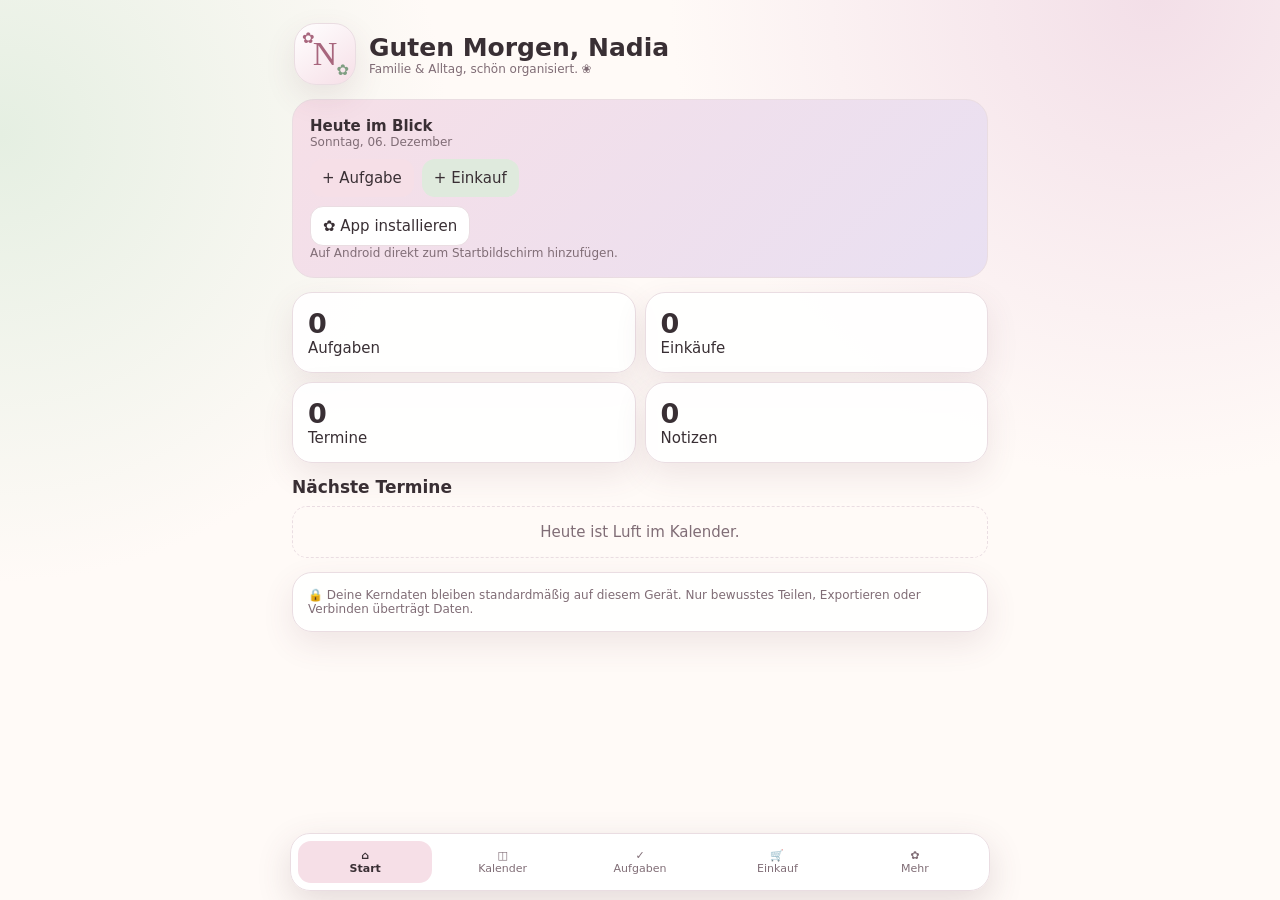
==== nadia/index.html @ 66ed2726 "feat: publish Nadia family PWA static entry" ====
<!doctype html><html lang="de"><head><meta charset="utf-8"><meta name="viewport" content="width=device-width,initial-scale=1,viewport-fit=cover"><meta name="theme-color" content="#a8667d"><meta name="mobile-web-app-capable" content="yes"><meta name="apple-mobile-web-app-capable" content="yes"><meta name="apple-mobile-web-app-status-bar-style" content="default"><title>Nadias App</title><link rel="manifest" href="./manifest.webmanifest"><link rel="icon" href="./icon.svg"><style>:root{--bg:#fffaf7;--ink:#392f34;--mut:#806d76;--rose:#a8667d;--blush:#f6dfe7;--sage:#dfeadd;--lilac:#e9e0f2;--line:#eadde2;--sh:0 12px 32px #6d44551c}*{box-sizing:border-box}body{margin:0;font:15px system-ui,-apple-system,Segoe UI,sans-serif;color:var(--ink);background:radial-gradient(circle at 90% 0,#f3dfe8,transparent 33%),radial-gradient(circle at 0 15%,#e5efe2,transparent 30%),var(--bg);min-height:100vh}button,input,select,textarea{font:inherit}.app{max-width:720px;margin:auto;padding:16px 12px 92px}.hero{display:flex;gap:13px;align-items:center;padding:7px 2px 14px}.av{width:62px;height:62px;border-radius:22px;background:linear-gradient(145deg,#fff,var(--blush));display:grid;place-items:center;box-shadow:var(--sh);border:1px solid var(--line);position:relative}.av b{font:34px Georgia;color:var(--rose)}.av:before,.av:after{content:'✿';position:absolute;color:var(--rose)}.av:before{top:5px;left:7px}.av:after{right:6px;bottom:5px;color:#7f9e82}h1{font-size:25px;margin:0}.mut{color:var(--mut);font-size:12px}.page,.sub{display:none}.page.on,.sub.on{display:block}.card,.item{background:#ffffffed;border:1px solid var(--line);border-radius:20px;box-shadow:var(--sh)}.card{padding:15px}.banner{background:linear-gradient(135deg,var(--blush),var(--lilac));padding:17px;border-radius:22px;border:1px solid var(--line)}.row{display:flex;gap:8px;align-items:center}.grid{display:grid;grid-template-columns:1fr 1fr;gap:9px}.sec{margin-top:14px}.sec h2{font-size:17px;margin:0 0 8px}.metric b{font-size:27px;display:block}.btn{border:0;border-radius:13px;padding:10px 12px;background:var(--ink);color:#fff;cursor:pointer}.soft{background:var(--blush);color:var(--ink)}.sage{background:var(--sage);color:var(--ink)}.ghost{background:#fff;color:var(--ink);border:1px solid var(--line)}input,select,textarea{width:100%;padding:11px;border:1px solid var(--line);border-radius:13px;background:#fff;color:var(--ink)}textarea{min-height:78px}.form{display:grid;gap:8px}.list{display:grid;gap:8px;margin-top:9px}.item{padding:10px;display:flex;gap:9px;align-items:center}.grow{flex:1;min-width:0}.done{opacity:.5;text-decoration:line-through}.x{border:0;background:#fff;border-radius:10px;padding:7px 10px}.nav{position:fixed;bottom:9px;left:50%;transform:translateX(-50%);width:min(700px,calc(100% - 18px));display:grid;grid-template-columns:repeat(5,1fr);gap:3px;background:#ffffffef;backdrop-filter:blur(13px);border:1px solid var(--line);border-radius:20px;padding:7px;box-shadow:0 12px 35px #5e3d4b2a;z-index:20}.nav button{border:0;background:transparent;border-radius:13px;padding:8px 2px;color:var(--mut);font-size:11px}.nav button.on{background:var(--blush);color:var(--ink);font-weight:700}.tabs{display:flex;gap:7px;overflow:auto;padding-bottom:5px}.tabs button{white-space:nowrap;border:1px solid var(--line);background:#fff;border-radius:999px;padding:8px 11px}.tabs button.on{background:var(--ink);color:#fff}.empty{text-align:center;color:var(--mut);padding:16px;border:1px dashed var(--line);border-radius:15px}.privacy{font-size:12px;color:var(--mut)}@media(max-width:390px){.grid{gap:7px}.app{padding-left:9px;padding-right:9px}}</style></head><body><main class="app"><header class="hero"><div class="av"><b>N</b></div><div><h1 id="hello">Hallo, Nadia</h1><div class="mut">Familie & Alltag, schön organisiert. ❀</div></div></header><section id="home" class="page on"><div class="banner"><b>Heute im Blick</b><div id="date" class="mut"></div><div class="row" style="margin-top:10px"><button class="btn soft" onclick="go('tasks')">+ Aufgabe</button><button class="btn sage" onclick="go('shop')">+ Einkauf</button></div><div style="margin-top:9px"><button class="btn ghost" onclick="installApp()">✿ App installieren</button><div id="hint" class="mut">Auf Android direkt zum Startbildschirm hinzufügen.</div></div></div><div class="grid sec"><div class="card metric"><b id="mT">0</b>Aufgaben</div><div class="card metric"><b id="mS">0</b>Einkäufe</div><div class="card metric"><b id="mE">0</b>Termine</div><div class="card metric"><b id="mN">0</b>Notizen</div></div><div class="sec"><h2>Nächste Termine</h2><div id="next" class="list"></div></div><div class="card sec privacy">🔒 Deine Kerndaten bleiben standardmäßig auf diesem Gerät. Nur bewusstes Teilen, Exportieren oder Verbinden überträgt Daten.</div></section><section id="calendar" class="page"><div class="sec"><h2>Kalender</h2><div class="card form"><input id="eTitle" placeholder="Termin"><div class="row"><input id="eDate" type="date"><input id="eTime" type="time"></div><select id="eCat"><option>Familie</option><option>Schule</option><option>Gesundheit</option><option>Freizeit</option></select><button class="btn" onclick="addEvent()">Termin hinzufügen</button><div class="row"><button class="btn ghost" onclick="ics()">.ics exportieren</button><label class="btn ghost">.ics importieren<input type="file" accept=".ics,text/calendar" hidden onchange="importIcs(event)"></label></div><div id="events" class="list"></div></div></div></section><section id="tasks" class="page"><div class="sec"><h2>Aufgaben</h2><div class="card form"><input id="tText" placeholder="Neue Aufgabe"><div class="row"><input id="tDue" type="date"><select id="tPr"><option>Niedrig</option><option selected>Mittel</option><option>Hoch</option></select></div><input id="tWho" placeholder="Für wen?"><button class="btn" onclick="addTask()">Hinzufügen</button><div id="tasksL" class="list"></div></div></div></section><section id="shop" class="page"><div class="sec"><h2>Einkauf</h2><div class="card form"><div class="row"><input id="sText" placeholder="Artikel"><input id="sQty" placeholder="Menge"></div><select id="sCat"><option>Lebensmittel</option><option>Drogerie</option><option>Haushalt</option><option>Sonstiges</option></select><button class="btn" onclick="addShop()">Hinzufügen</button><div class="row"><button class="btn soft" onclick="shareShop()">Liste teilen</button><button class="btn ghost" onclick="restoreShop()">Erledigte zurück</button></div><div id="shopL" class="list"></div></div></div></section><section id="more" class="page"><div class="tabs"><button class="on" onclick="sub('notes',this)">Notizen</button><button onclick="sub('family',this)">Familie</button><button onclick="sub('routines',this)">Routinen</button><button onclick="sub('connect',this)">Schnittstellen</button><button onclick="sub('settings',this)">Einstellungen</button></div><div id="notes" class="sub on sec"><div class="card form"><input id="nTitle" placeholder="Titel"><textarea id="nBody" placeholder="Notiz"></textarea><button class="btn" onclick="addNote()">Speichern</button><div id="notesL" class="list"></div></div></div><div id="family" class="sub sec"><div class="card form"><input id="fName" placeholder="Name"><input id="fBirth" type="date"><input id="fNote" placeholder="Hinweis"><button class="btn" onclick="addFamily()">Hinzufügen</button><div id="familyL" class="list"></div></div></div><div id="routines" class="sub sec"><div class="card form"><input id="rText" placeholder="Neue Routine"><select id="rFreq"><option>Täglich</option><option>Werktags</option><option>Wöchentlich</option></select><button class="btn" onclick="addRoutine()">Anlegen</button><div id="routineL" class="list"></div></div></div><div id="connect" class="sub sec"><div class="grid"><button class="card" onclick="share('Hallo aus Nadias App')">📤 Teilen</button><button class="card" onclick="location.href='mailto:'">✉️ E-Mail</button><button class="card" onclick="location.href='tel:'">📞 Telefon</button><button class="card" onclick="open('https://maps.google.com','_blank')">🗺️ Karten</button><button class="card" onclick="open('https://wa.me/','_blank')">💬 WhatsApp</button><button class="card" onclick="ics()">📅 Kalender</button></div><div class="card form sec"><b>REST / Webhook</b><div class="privacy">Keine OAuth-Tokens oder API-Secrets im Browser speichern. Geheimnisse gehören in ein sicheres Backend.</div><input id="wUrl" placeholder="https://example.com/webhook"><select id="wMethod"><option>POST</option><option>GET</option></select><textarea id="wBody" placeholder='{"event":"test"}'></textarea><button class="btn" onclick="testHook()">Verbindung testen</button><div id="wResult" class="mut"></div></div></div><div id="settings" class="sub sec"><div class="card form"><input id="pName" value="Nadia"><button class="btn" onclick="saveName()">Name speichern</button><div class="row"><button class="btn ghost" onclick="backup()">Backup exportieren</button><label class="btn ghost">Backup importieren<input type="file" accept="application/json" hidden onchange="restore(event)"></label></div><button class="btn ghost" onclick="resetAll()">Lokale Daten zurücksetzen</button><div class="privacy">Keine Werbung, keine Tracker, kein Konto nötig.</div></div></div></section></main><nav class="nav"><button class="on" onclick="go('home',this)">⌂<br>Start</button><button onclick="go('calendar',this)">◫<br>Kalender</button><button onclick="go('tasks',this)">✓<br>Aufgaben</button><button onclick="go('shop',this)">🛒<br>Einkauf</button><button onclick="go('more',this)">✿<br>Mehr</button></nav><script>const K='nadias-app-v3',seed={profile:{name:'Nadia'},events:[],tasks:[],shop:[],notes:[],family:[],routines:[]};let d=JSON.parse(localStorage.getItem(K)||'null')||seed;const $=x=>document.getElementById(x),save=()=>{localStorage.setItem(K,JSON.stringify(d));render()},esc=s=>String(s||'').replace(/[&<>"']/g,m=>({'&':'&amp;','<':'&lt;','>':'&gt;','"':'&quot;',"'":'&#39;'}[m]));function go(id,b){document.querySelectorAll('.page').forEach(x=>x.classList.remove('on'));$(id).classList.add('on');if(b){document.querySelectorAll('.nav button').forEach(x=>x.classList.remove('on'));b.classList.add('on')}scrollTo(0,0)}function sub(id,b){document.querySelectorAll('.sub').forEach(x=>x.classList.remove('on'));$(id).classList.add('on');document.querySelectorAll('.tabs button').forEach(x=>x.classList.remove('on'));b.classList.add('on')}function del(t,id){if(confirm('Eintrag löschen?')){d[t]=d[t].filter(x=>x.id!==id);save()}}function tog(t,id){let x=d[t].find(x=>x.id===id);x.done=!x.done;if(t==='routines'&&x.done)x.streak=(x.streak||0)+1;save()}function addEvent(){if(!eTitle.value.trim())return;d.events.push({id:Date.now(),title:eTitle.value.trim(),date:eDate.value,time:eTime.value,cat:eCat.value});eTitle.value='';save()}function addTask(){if(!tText.value.trim())return;d.tasks.push({id:Date.now(),text:tText.value.trim(),due:tDue.value,who:tWho.value,pr:tPr.value,done:false});tText.value='';save()}function addShop(){if(!sText.value.trim())return;d.shop.push({id:Date.now(),text:sText.value.trim(),qty:sQty.value,cat:sCat.value,done:false});sText.value='';save()}function addNote(){if(!nTitle.value.trim()&&!nBody.value.trim())return;d.notes.push({id:Date.now(),title:nTitle.value||'Notiz',body:nBody.value});nTitle.value='';nBody.value='';save()}function addFamily(){if(!fName.value.trim())return;d.family.push({id:Date.now(),name:fName.value,birth:fBirth.value,note:fNote.value});fName.value='';fNote.value='';save()}function addRoutine(){if(!rText.value.trim())return;d.routines.push({id:Date.now(),text:rText.value,freq:rFreq.value,streak:0,done:false});rText.value='';save()}function restoreShop(){d.shop.forEach(x=>x.done=false);save()}async function share(t){if(navigator.share)try{return await navigator.share({title:'Nadias App',text:t})}catch{}location.href='mailto:?subject=Nadias%20App&body='+encodeURIComponent(t)}function shareShop(){share('Einkaufsliste – Nadias App\n'+d.shop.filter(x=>!x.done).map(x=>'• '+x.text+(x.qty?' ('+x.qty+')':'')).join('\n'))}function dl(n,t,y){let a=document.createElement('a');a.href=URL.createObjectURL(new Blob([t],{type:y}));a.download=n;a.click();setTimeout(()=>URL.revokeObjectURL(a.href),500)}function ics(){let a=['BEGIN:VCALENDAR','VERSION:2.0','PRODID:-//Nadias App//DE'];d.events.forEach(e=>{let q=(e.date||new Date().toISOString().slice(0,10)).replaceAll('-',''),tm=(e.time||'09:00').replace(':','')+'00';a.push('BEGIN:VEVENT','UID:'+e.id+'@nadias-app','DTSTART:'+q+'T'+tm,'SUMMARY:'+e.title,'END:VEVENT')});a.push('END:VCALENDAR');dl('nadias-kalender.ics',a.join('\r\n'),'text/calendar')}function importIcs(ev){let f=ev.target.files[0];if(!f)return;let r=new FileReader();r.onload=()=>{String(r.result).split('BEGIN:VEVENT').slice(1).forEach(b=>{let s=(b.match(/SUMMARY:(.*)/)||[])[1],x=(b.match(/DTSTART[^:]*:(\d{8})(?:T(\d{4}))?/)||[]);if(s&&x[1])d.events.push({id:Date.now()+Math.random(),title:s.trim(),date:x[1].slice(0,4)+'-'+x[1].slice(4,6)+'-'+x[1].slice(6,8),time:x[2]?x[2].slice(0,2)+':'+x[2].slice(2,4):'',cat:'Import'})});save()};r.readAsText(f)}function backup(){dl('nadias-app-backup.json',JSON.stringify(d,null,2),'application/json')}function restore(ev){let f=ev.target.files[0];if(!f)return;let r=new FileReader();r.onload=()=>{try{d=JSON.parse(r.result);save();alert('Backup importiert.')}catch{alert('Ungültige Datei.')}};r.readAsText(f)}function saveName(){d.profile.name=pName.value.trim()||'Nadia';save()}function resetAll(){if(confirm('Lokale Daten zurücksetzen?')){d=JSON.parse(JSON.stringify(seed));save()}}async function testHook(){let u=wUrl.value.trim();if(!/^https:\/\//i.test(u)){wResult.textContent='Bitte nur HTTPS verwenden.';return}wResult.textContent='Teste…';try{let o={method:wMethod.value,headers:{'Content-Type':'application/json'}};if(o.method==='POST')o.body=wBody.value||'{}';let r=await fetch(u,o);wResult.textContent='HTTP '+r.status+' · keine Secrets gespeichert.'}catch{wResult.textContent='Nicht erreichbar oder durch CORS blockiert.'}}function item(x,t,body,c){return '<div class="item '+(x.done?'done':'')+'">'+(c?'<input type="checkbox" '+(x.done?'checked':'')+' onchange="tog(\''+t+'\','+x.id+')">':'❀')+'<div class="grow">'+body+'</div><button class="x" onclick="del(\''+t+'\','+x.id+')">×</button></div>'}function render(){let h=new Date().getHours();hello.textContent=(h<11?'Guten Morgen':h<18?'Guten Tag':'Guten Abend')+', '+(d.profile.name||'Nadia');date.textContent=new Intl.DateTimeFormat('de-DE',{weekday:'long',day:'2-digit',month:'long'}).format(new Date());pName.value=d.profile.name||'Nadia';mT.textContent=d.tasks.filter(x=>!x.done).length;mS.textContent=d.shop.filter(x=>!x.done).length;mE.textContent=d.events.length;mN.textContent=d.notes.length;let ev=[...d.events].sort((a,b)=>(a.date+a.time).localeCompare(b.date+b.time));next.innerHTML=ev.slice(0,3).map(x=>'<div class="item">❀<div><b>'+esc(x.title)+'</b><div class="mut">'+esc(x.date)+' '+esc(x.time)+'</div></div></div>').join('')||'<div class="empty">Heute ist Luft im Kalender.</div>';events.innerHTML=ev.map(x=>item(x,'events','<b>'+esc(x.title)+'</b><div class="mut">'+esc(x.date)+' '+esc(x.time)+' · '+esc(x.cat)+'</div>')).join('')||'<div class="empty">Noch keine Termine.</div>';tasksL.innerHTML=d.tasks.map(x=>item(x,'tasks','<b>'+esc(x.text)+'</b><div class="mut">'+esc(x.pr)+(x.who?' · '+esc(x.who):'')+(x.due?' · '+esc(x.due):'')+'</div>',1)).join('')||'<div class="empty">Alles erledigt.</div>';shopL.innerHTML=d.shop.map(x=>item(x,'shop','<b>'+esc(x.text)+'</b><div class="mut">'+esc(x.qty)+(x.qty?' · ':'')+esc(x.cat)+'</div>',1)).join('')||'<div class="empty">Liste leer.</div>';notesL.innerHTML=d.notes.map(x=>item(x,'notes','<b>'+esc(x.title)+'</b><div class="mut">'+esc(x.body)+'</div>')).join('')||'<div class="empty">Keine Notizen.</div>';familyL.innerHTML=d.family.map(x=>item(x,'family','<b>'+esc(x.name)+'</b><div class="mut">'+esc(x.birth)+(x.note?' · '+esc(x.note):'')+'</div>')).join('')||'<div class="empty">Noch keine Familienkarten.</div>';routineL.innerHTML=d.routines.map(x=>item(x,'routines','<b>'+esc(x.text)+'</b><div class="mut">'+esc(x.freq)+' · Serie '+(x.streak||0)+'</div>',1)).join('')||'<div class="empty">Keine Routinen.</div>'}let ip=null;addEventListener('beforeinstallprompt',e=>{e.preventDefault();ip=e});addEventListener('appinstalled',()=>{hint.textContent='✓ Nadias App ist installiert.'});async function installApp(){if(ip){ip.prompt();await ip.userChoice;ip=null}else hint.textContent='Chrome: Menü ⋮ → „App installieren“ oder „Zum Startbildschirm hinzufügen“.'}render();if('serviceWorker'in navigator)navigator.serviceWorker.register('./sw.js').catch(()=>{});</script></body></html>
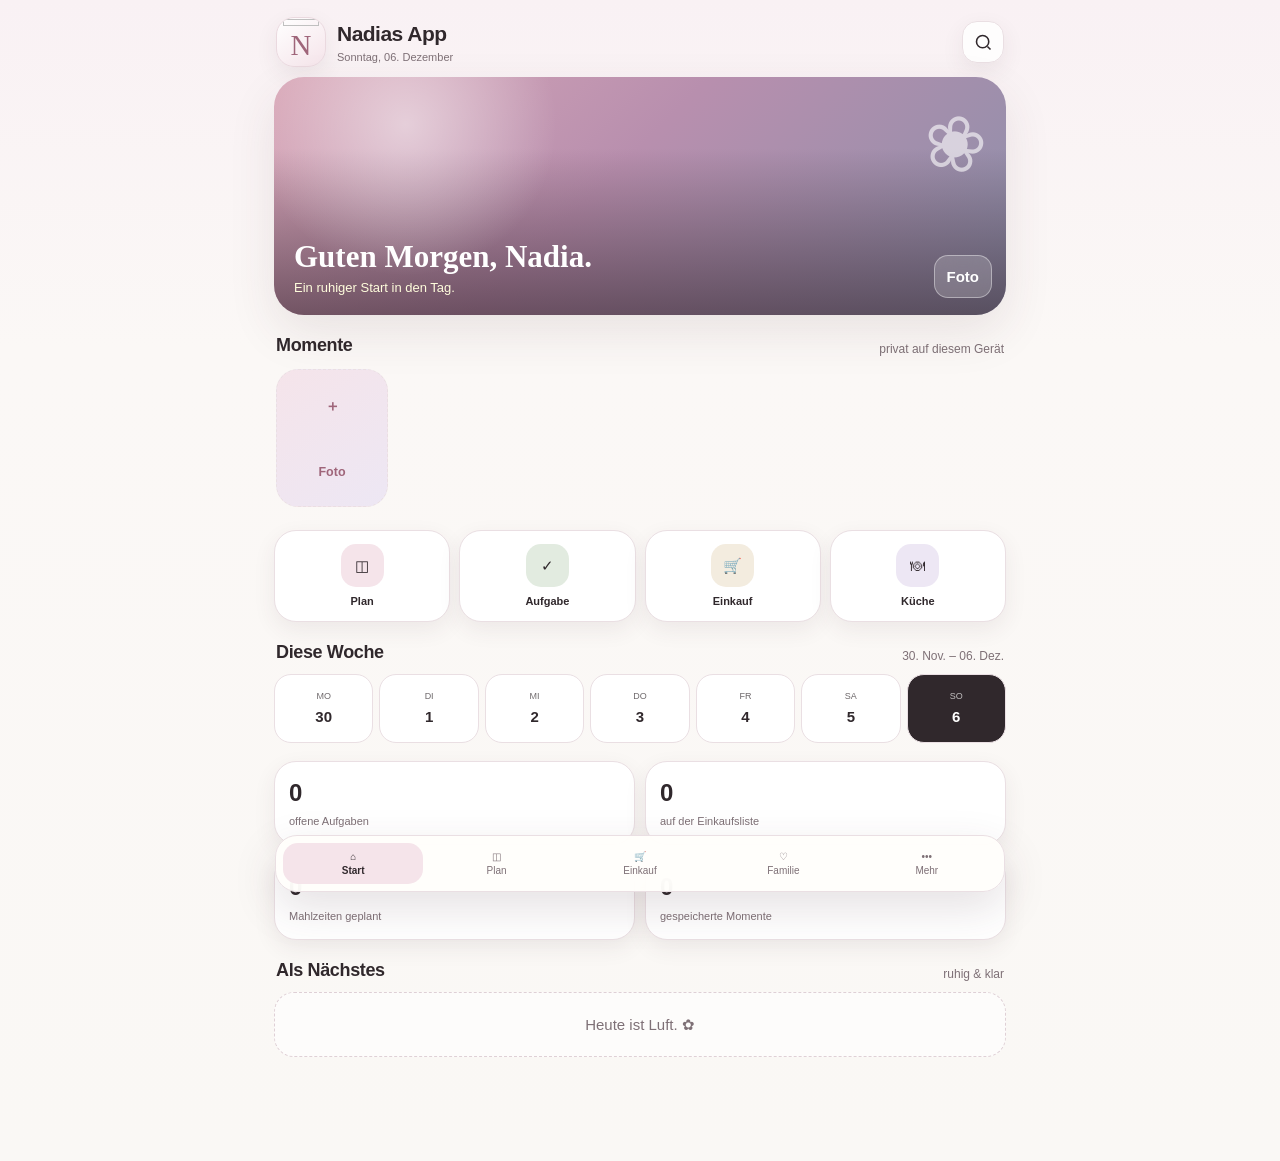
==== commit 86d588ad: "feat: redesign Nadia app v4 with private photo-first family organizer" ====
--- a/nadia/index.html
+++ b/nadia/index.html
@@ -1 +1,93 @@
-<!doctype html><html lang="de"><head><meta charset="utf-8"><meta name="viewport" content="width=device-width,initial-scale=1,viewport-fit=cover"><meta name="theme-color" content="#a8667d"><meta name="mobile-web-app-capable" content="yes"><meta name="apple-mobile-web-app-capable" content="yes"><meta name="apple-mobile-web-app-status-bar-style" content="default"><title>Nadias App</title><link rel="manifest" href="./manifest.webmanifest"><link rel="icon" href="./icon.svg"><style>:root{--bg:#fffaf7;--ink:#392f34;--mut:#806d76;--rose:#a8667d;--blush:#f6dfe7;--sage:#dfeadd;--lilac:#e9e0f2;--line:#eadde2;--sh:0 12px 32px #6d44551c}*{box-sizing:border-box}body{margin:0;font:15px system-ui,-apple-system,Segoe UI,sans-serif;color:var(--ink);background:radial-gradient(circle at 90% 0,#f3dfe8,transparent 33%),radial-gradient(circle at 0 15%,#e5efe2,transparent 30%),var(--bg);min-height:100vh}button,input,select,textarea{font:inherit}.app{max-width:720px;margin:auto;padding:16px 12px 92px}.hero{display:flex;gap:13px;align-items:center;padding:7px 2px 14px}.av{width:62px;height:62px;border-radius:22px;background:linear-gradient(145deg,#fff,var(--blush));display:grid;place-items:center;box-shadow:var(--sh);border:1px solid var(--line);position:relative}.av b{font:34px Georgia;color:var(--rose)}.av:before,.av:after{content:'✿';position:absolute;color:var(--rose)}.av:before{top:5px;left:7px}.av:after{right:6px;bottom:5px;color:#7f9e82}h1{font-size:25px;margin:0}.mut{color:var(--mut);font-size:12px}.page,.sub{display:none}.page.on,.sub.on{display:block}.card,.item{background:#ffffffed;border:1px solid var(--line);border-radius:20px;box-shadow:var(--sh)}.card{padding:15px}.banner{background:linear-gradient(135deg,var(--blush),var(--lilac));padding:17px;border-radius:22px;border:1px solid var(--line)}.row{display:flex;gap:8px;align-items:center}.grid{display:grid;grid-template-columns:1fr 1fr;gap:9px}.sec{margin-top:14px}.sec h2{font-size:17px;margin:0 0 8px}.metric b{font-size:27px;display:block}.btn{border:0;border-radius:13px;padding:10px 12px;background:var(--ink);color:#fff;cursor:pointer}.soft{background:var(--blush);color:var(--ink)}.sage{background:var(--sage);color:var(--ink)}.ghost{background:#fff;color:var(--ink);border:1px solid var(--line)}input,select,textarea{width:100%;padding:11px;border:1px solid var(--line);border-radius:13px;background:#fff;color:var(--ink)}textarea{min-height:78px}.form{display:grid;gap:8px}.list{display:grid;gap:8px;margin-top:9px}.item{padding:10px;display:flex;gap:9px;align-items:center}.grow{flex:1;min-width:0}.done{opacity:.5;text-decoration:line-through}.x{border:0;background:#fff;border-radius:10px;padding:7px 10px}.nav{position:fixed;bottom:9px;left:50%;transform:translateX(-50%);width:min(700px,calc(100% - 18px));display:grid;grid-template-columns:repeat(5,1fr);gap:3px;background:#ffffffef;backdrop-filter:blur(13px);border:1px solid var(--line);border-radius:20px;padding:7px;box-shadow:0 12px 35px #5e3d4b2a;z-index:20}.nav button{border:0;background:transparent;border-radius:13px;padding:8px 2px;color:var(--mut);font-size:11px}.nav button.on{background:var(--blush);color:var(--ink);font-weight:700}.tabs{display:flex;gap:7px;overflow:auto;padding-bottom:5px}.tabs button{white-space:nowrap;border:1px solid var(--line);background:#fff;border-radius:999px;padding:8px 11px}.tabs button.on{background:var(--ink);color:#fff}.empty{text-align:center;color:var(--mut);padding:16px;border:1px dashed var(--line);border-radius:15px}.privacy{font-size:12px;color:var(--mut)}@media(max-width:390px){.grid{gap:7px}.app{padding-left:9px;padding-right:9px}}</style></head><body><main class="app"><header class="hero"><div class="av"><b>N</b></div><div><h1 id="hello">Hallo, Nadia</h1><div class="mut">Familie & Alltag, schön organisiert. ❀</div></div></header><section id="home" class="page on"><div class="banner"><b>Heute im Blick</b><div id="date" class="mut"></div><div class="row" style="margin-top:10px"><button class="btn soft" onclick="go('tasks')">+ Aufgabe</button><button class="btn sage" onclick="go('shop')">+ Einkauf</button></div><div style="margin-top:9px"><button class="btn ghost" onclick="installApp()">✿ App installieren</button><div id="hint" class="mut">Auf Android direkt zum Startbildschirm hinzufügen.</div></div></div><div class="grid sec"><div class="card metric"><b id="mT">0</b>Aufgaben</div><div class="card metric"><b id="mS">0</b>Einkäufe</div><div class="card metric"><b id="mE">0</b>Termine</div><div class="card metric"><b id="mN">0</b>Notizen</div></div><div class="sec"><h2>Nächste Termine</h2><div id="next" class="list"></div></div><div class="card sec privacy">🔒 Deine Kerndaten bleiben standardmäßig auf diesem Gerät. Nur bewusstes Teilen, Exportieren oder Verbinden überträgt Daten.</div></section><section id="calendar" class="page"><div class="sec"><h2>Kalender</h2><div class="card form"><input id="eTitle" placeholder="Termin"><div class="row"><input id="eDate" type="date"><input id="eTime" type="time"></div><select id="eCat"><option>Familie</option><option>Schule</option><option>Gesundheit</option><option>Freizeit</option></select><button class="btn" onclick="addEvent()">Termin hinzufügen</button><div class="row"><button class="btn ghost" onclick="ics()">.ics exportieren</button><label class="btn ghost">.ics importieren<input type="file" accept=".ics,text/calendar" hidden onchange="importIcs(event)"></label></div><div id="events" class="list"></div></div></div></section><section id="tasks" class="page"><div class="sec"><h2>Aufgaben</h2><div class="card form"><input id="tText" placeholder="Neue Aufgabe"><div class="row"><input id="tDue" type="date"><select id="tPr"><option>Niedrig</option><option selected>Mittel</option><option>Hoch</option></select></div><input id="tWho" placeholder="Für wen?"><button class="btn" onclick="addTask()">Hinzufügen</button><div id="tasksL" class="list"></div></div></div></section><section id="shop" class="page"><div class="sec"><h2>Einkauf</h2><div class="card form"><div class="row"><input id="sText" placeholder="Artikel"><input id="sQty" placeholder="Menge"></div><select id="sCat"><option>Lebensmittel</option><option>Drogerie</option><option>Haushalt</option><option>Sonstiges</option></select><button class="btn" onclick="addShop()">Hinzufügen</button><div class="row"><button class="btn soft" onclick="shareShop()">Liste teilen</button><button class="btn ghost" onclick="restoreShop()">Erledigte zurück</button></div><div id="shopL" class="list"></div></div></div></section><section id="more" class="page"><div class="tabs"><button class="on" onclick="sub('notes',this)">Notizen</button><button onclick="sub('family',this)">Familie</button><button onclick="sub('routines',this)">Routinen</button><button onclick="sub('connect',this)">Schnittstellen</button><button onclick="sub('settings',this)">Einstellungen</button></div><div id="notes" class="sub on sec"><div class="card form"><input id="nTitle" placeholder="Titel"><textarea id="nBody" placeholder="Notiz"></textarea><button class="btn" onclick="addNote()">Speichern</button><div id="notesL" class="list"></div></div></div><div id="family" class="sub sec"><div class="card form"><input id="fName" placeholder="Name"><input id="fBirth" type="date"><input id="fNote" placeholder="Hinweis"><button class="btn" onclick="addFamily()">Hinzufügen</button><div id="familyL" class="list"></div></div></div><div id="routines" class="sub sec"><div class="card form"><input id="rText" placeholder="Neue Routine"><select id="rFreq"><option>Täglich</option><option>Werktags</option><option>Wöchentlich</option></select><button class="btn" onclick="addRoutine()">Anlegen</button><div id="routineL" class="list"></div></div></div><div id="connect" class="sub sec"><div class="grid"><button class="card" onclick="share('Hallo aus Nadias App')">📤 Teilen</button><button class="card" onclick="location.href='mailto:'">✉️ E-Mail</button><button class="card" onclick="location.href='tel:'">📞 Telefon</button><button class="card" onclick="open('https://maps.google.com','_blank')">🗺️ Karten</button><button class="card" onclick="open('https://wa.me/','_blank')">💬 WhatsApp</button><button class="card" onclick="ics()">📅 Kalender</button></div><div class="card form sec"><b>REST / Webhook</b><div class="privacy">Keine OAuth-Tokens oder API-Secrets im Browser speichern. Geheimnisse gehören in ein sicheres Backend.</div><input id="wUrl" placeholder="https://example.com/webhook"><select id="wMethod"><option>POST</option><option>GET</option></select><textarea id="wBody" placeholder='{"event":"test"}'></textarea><button class="btn" onclick="testHook()">Verbindung testen</button><div id="wResult" class="mut"></div></div></div><div id="settings" class="sub sec"><div class="card form"><input id="pName" value="Nadia"><button class="btn" onclick="saveName()">Name speichern</button><div class="row"><button class="btn ghost" onclick="backup()">Backup exportieren</button><label class="btn ghost">Backup importieren<input type="file" accept="application/json" hidden onchange="restore(event)"></label></div><button class="btn ghost" onclick="resetAll()">Lokale Daten zurücksetzen</button><div class="privacy">Keine Werbung, keine Tracker, kein Konto nötig.</div></div></div></section></main><nav class="nav"><button class="on" onclick="go('home',this)">⌂<br>Start</button><button onclick="go('calendar',this)">◫<br>Kalender</button><button onclick="go('tasks',this)">✓<br>Aufgaben</button><button onclick="go('shop',this)">🛒<br>Einkauf</button><button onclick="go('more',this)">✿<br>Mehr</button></nav><script>const K='nadias-app-v3',seed={profile:{name:'Nadia'},events:[],tasks:[],shop:[],notes:[],family:[],routines:[]};let d=JSON.parse(localStorage.getItem(K)||'null')||seed;const $=x=>document.getElementById(x),save=()=>{localStorage.setItem(K,JSON.stringify(d));render()},esc=s=>String(s||'').replace(/[&<>"']/g,m=>({'&':'&amp;','<':'&lt;','>':'&gt;','"':'&quot;',"'":'&#39;'}[m]));function go(id,b){document.querySelectorAll('.page').forEach(x=>x.classList.remove('on'));$(id).classList.add('on');if(b){document.querySelectorAll('.nav button').forEach(x=>x.classList.remove('on'));b.classList.add('on')}scrollTo(0,0)}function sub(id,b){document.querySelectorAll('.sub').forEach(x=>x.classList.remove('on'));$(id).classList.add('on');document.querySelectorAll('.tabs button').forEach(x=>x.classList.remove('on'));b.classList.add('on')}function del(t,id){if(confirm('Eintrag löschen?')){d[t]=d[t].filter(x=>x.id!==id);save()}}function tog(t,id){let x=d[t].find(x=>x.id===id);x.done=!x.done;if(t==='routines'&&x.done)x.streak=(x.streak||0)+1;save()}function addEvent(){if(!eTitle.value.trim())return;d.events.push({id:Date.now(),title:eTitle.value.trim(),date:eDate.value,time:eTime.value,cat:eCat.value});eTitle.value='';save()}function addTask(){if(!tText.value.trim())return;d.tasks.push({id:Date.now(),text:tText.value.trim(),due:tDue.value,who:tWho.value,pr:tPr.value,done:false});tText.value='';save()}function addShop(){if(!sText.value.trim())return;d.shop.push({id:Date.now(),text:sText.value.trim(),qty:sQty.value,cat:sCat.value,done:false});sText.value='';save()}function addNote(){if(!nTitle.value.trim()&&!nBody.value.trim())return;d.notes.push({id:Date.now(),title:nTitle.value||'Notiz',body:nBody.value});nTitle.value='';nBody.value='';save()}function addFamily(){if(!fName.value.trim())return;d.family.push({id:Date.now(),name:fName.value,birth:fBirth.value,note:fNote.value});fName.value='';fNote.value='';save()}function addRoutine(){if(!rText.value.trim())return;d.routines.push({id:Date.now(),text:rText.value,freq:rFreq.value,streak:0,done:false});rText.value='';save()}function restoreShop(){d.shop.forEach(x=>x.done=false);save()}async function share(t){if(navigator.share)try{return await navigator.share({title:'Nadias App',text:t})}catch{}location.href='mailto:?subject=Nadias%20App&body='+encodeURIComponent(t)}function shareShop(){share('Einkaufsliste – Nadias App\n'+d.shop.filter(x=>!x.done).map(x=>'• '+x.text+(x.qty?' ('+x.qty+')':'')).join('\n'))}function dl(n,t,y){let a=document.createElement('a');a.href=URL.createObjectURL(new Blob([t],{type:y}));a.download=n;a.click();setTimeout(()=>URL.revokeObjectURL(a.href),500)}function ics(){let a=['BEGIN:VCALENDAR','VERSION:2.0','PRODID:-//Nadias App//DE'];d.events.forEach(e=>{let q=(e.date||new Date().toISOString().slice(0,10)).replaceAll('-',''),tm=(e.time||'09:00').replace(':','')+'00';a.push('BEGIN:VEVENT','UID:'+e.id+'@nadias-app','DTSTART:'+q+'T'+tm,'SUMMARY:'+e.title,'END:VEVENT')});a.push('END:VCALENDAR');dl('nadias-kalender.ics',a.join('\r\n'),'text/calendar')}function importIcs(ev){let f=ev.target.files[0];if(!f)return;let r=new FileReader();r.onload=()=>{String(r.result).split('BEGIN:VEVENT').slice(1).forEach(b=>{let s=(b.match(/SUMMARY:(.*)/)||[])[1],x=(b.match(/DTSTART[^:]*:(\d{8})(?:T(\d{4}))?/)||[]);if(s&&x[1])d.events.push({id:Date.now()+Math.random(),title:s.trim(),date:x[1].slice(0,4)+'-'+x[1].slice(4,6)+'-'+x[1].slice(6,8),time:x[2]?x[2].slice(0,2)+':'+x[2].slice(2,4):'',cat:'Import'})});save()};r.readAsText(f)}function backup(){dl('nadias-app-backup.json',JSON.stringify(d,null,2),'application/json')}function restore(ev){let f=ev.target.files[0];if(!f)return;let r=new FileReader();r.onload=()=>{try{d=JSON.parse(r.result);save();alert('Backup importiert.')}catch{alert('Ungültige Datei.')}};r.readAsText(f)}function saveName(){d.profile.name=pName.value.trim()||'Nadia';save()}function resetAll(){if(confirm('Lokale Daten zurücksetzen?')){d=JSON.parse(JSON.stringify(seed));save()}}async function testHook(){let u=wUrl.value.trim();if(!/^https:\/\//i.test(u)){wResult.textContent='Bitte nur HTTPS verwenden.';return}wResult.textContent='Teste…';try{let o={method:wMethod.value,headers:{'Content-Type':'application/json'}};if(o.method==='POST')o.body=wBody.value||'{}';let r=await fetch(u,o);wResult.textContent='HTTP '+r.status+' · keine Secrets gespeichert.'}catch{wResult.textContent='Nicht erreichbar oder durch CORS blockiert.'}}function item(x,t,body,c){return '<div class="item '+(x.done?'done':'')+'">'+(c?'<input type="checkbox" '+(x.done?'checked':'')+' onchange="tog(\''+t+'\','+x.id+')">':'❀')+'<div class="grow">'+body+'</div><button class="x" onclick="del(\''+t+'\','+x.id+')">×</button></div>'}function render(){let h=new Date().getHours();hello.textContent=(h<11?'Guten Morgen':h<18?'Guten Tag':'Guten Abend')+', '+(d.profile.name||'Nadia');date.textContent=new Intl.DateTimeFormat('de-DE',{weekday:'long',day:'2-digit',month:'long'}).format(new Date());pName.value=d.profile.name||'Nadia';mT.textContent=d.tasks.filter(x=>!x.done).length;mS.textContent=d.shop.filter(x=>!x.done).length;mE.textContent=d.events.length;mN.textContent=d.notes.length;let ev=[...d.events].sort((a,b)=>(a.date+a.time).localeCompare(b.date+b.time));next.innerHTML=ev.slice(0,3).map(x=>'<div class="item">❀<div><b>'+esc(x.title)+'</b><div class="mut">'+esc(x.date)+' '+esc(x.time)+'</div></div></div>').join('')||'<div class="empty">Heute ist Luft im Kalender.</div>';events.innerHTML=ev.map(x=>item(x,'events','<b>'+esc(x.title)+'</b><div class="mut">'+esc(x.date)+' '+esc(x.time)+' · '+esc(x.cat)+'</div>')).join('')||'<div class="empty">Noch keine Termine.</div>';tasksL.innerHTML=d.tasks.map(x=>item(x,'tasks','<b>'+esc(x.text)+'</b><div class="mut">'+esc(x.pr)+(x.who?' · '+esc(x.who):'')+(x.due?' · '+esc(x.due):'')+'</div>',1)).join('')||'<div class="empty">Alles erledigt.</div>';shopL.innerHTML=d.shop.map(x=>item(x,'shop','<b>'+esc(x.text)+'</b><div class="mut">'+esc(x.qty)+(x.qty?' · ':'')+esc(x.cat)+'</div>',1)).join('')||'<div class="empty">Liste leer.</div>';notesL.innerHTML=d.notes.map(x=>item(x,'notes','<b>'+esc(x.title)+'</b><div class="mut">'+esc(x.body)+'</div>')).join('')||'<div class="empty">Keine Notizen.</div>';familyL.innerHTML=d.family.map(x=>item(x,'family','<b>'+esc(x.name)+'</b><div class="mut">'+esc(x.birth)+(x.note?' · '+esc(x.note):'')+'</div>')).join('')||'<div class="empty">Noch keine Familienkarten.</div>';routineL.innerHTML=d.routines.map(x=>item(x,'routines','<b>'+esc(x.text)+'</b><div class="mut">'+esc(x.freq)+' · Serie '+(x.streak||0)+'</div>',1)).join('')||'<div class="empty">Keine Routinen.</div>'}let ip=null;addEventListener('beforeinstallprompt',e=>{e.preventDefault();ip=e});addEventListener('appinstalled',()=>{hint.textContent='✓ Nadias App ist installiert.'});async function installApp(){if(ip){ip.prompt();await ip.userChoice;ip=null}else hint.textContent='Chrome: Menü ⋮ → „App installieren“ oder „Zum Startbildschirm hinzufügen“.'}render();if('serviceWorker'in navigator)navigator.serviceWorker.register('./sw.js').catch(()=>{});</script></body></html>+<!doctype html>
+<html lang="de">
+<head>
+<meta charset="utf-8">
+<meta name="viewport" content="width=device-width,initial-scale=1,viewport-fit=cover">
+<meta name="theme-color" content="#9f657a">
+<meta name="mobile-web-app-capable" content="yes">
+<meta name="apple-mobile-web-app-capable" content="yes">
+<meta name="apple-mobile-web-app-status-bar-style" content="default">
+<title>Nadias App</title>
+<link rel="manifest" href="./manifest.webmanifest">
+<link rel="icon" href="./icon.svg">
+<style>
+:root{--bg:#fbf7f5;--paper:#fff;--ink:#30282c;--mut:#7e7076;--rose:#9f657a;--rose2:#d9a8b8;--blush:#f5e4ea;--lilac:#ede7f4;--sage:#e2ebe0;--sand:#f3ecdf;--line:#eadfe3;--ok:#6f9272;--warn:#b58b55;--danger:#a95c63;--shadow:0 18px 48px rgba(82,49,62,.10);--shadow2:0 8px 22px rgba(82,49,62,.08)}
+*{box-sizing:border-box;-webkit-tap-highlight-color:transparent}html{scroll-behavior:smooth}body{margin:0;background:linear-gradient(180deg,#f9f1f4 0,#fbf8f6 30%,#faf8f5 100%);color:var(--ink);font:15px/1.4 ui-rounded,-apple-system,BlinkMacSystemFont,"SF Pro Display","Segoe UI",sans-serif;min-height:100vh}button,input,select,textarea{font:inherit;color:inherit}button{cursor:pointer}.app{max-width:760px;margin:auto;padding:14px 14px 104px}.top{display:flex;align-items:center;justify-content:space-between;gap:12px;padding:3px 2px 10px}.brand{display:flex;align-items:center;gap:11px}.avatar{width:50px;height:50px;border-radius:18px;background:linear-gradient(145deg,#fff,var(--blush));border:1px solid #ead9df;display:grid;place-items:center;overflow:hidden;box-shadow:var(--shadow2);position:relative}.avatar img{width:100%;height:100%;object-fit:cover}.avatar b{font:29px Georgia,serif;color:var(--rose)}.brand h1{font-size:21px;margin:0;letter-spacing:-.025em}.eyebrow{font-size:11px;color:var(--mut);margin-top:1px}.round{width:42px;height:42px;border-radius:15px;border:1px solid var(--line);background:#ffffffd9;display:grid;place-items:center;box-shadow:var(--shadow2)}.ico{width:21px;height:21px;display:block}.page{display:none;animation:fade .22s ease}.page.on{display:block}@keyframes fade{from{opacity:.3;transform:translateY(4px)}to{opacity:1;transform:none}}.hero{height:238px;border-radius:30px;overflow:hidden;position:relative;background:linear-gradient(135deg,#d9a8b8,#b88fae 45%,#8b8faa);box-shadow:var(--shadow);isolation:isolate}.hero:before{content:"";position:absolute;inset:0;background:radial-gradient(circle at 18% 20%,rgba(255,255,255,.50),transparent 24%),linear-gradient(180deg,transparent 30%,rgba(45,27,35,.55));z-index:1}.hero:after{content:"❀";position:absolute;right:19px;top:14px;color:#fff9;font-size:76px;transform:rotate(13deg);z-index:1}.hero img{width:100%;height:100%;object-fit:cover;display:none}.hero.has img{display:block}.hero-copy{position:absolute;left:20px;right:20px;bottom:18px;z-index:2;color:white}.hero-copy h2{font:600 31px/1.05 Georgia,serif;margin:0 0 5px}.hero-copy p{margin:0;color:#fffddd;font-size:13px}.hero-actions{position:absolute;right:14px;bottom:17px;z-index:3;display:flex;gap:7px}.glassbtn{border:1px solid #ffffff66;background:#ffffff2e;backdrop-filter:blur(10px);color:#fff;border-radius:14px;padding:10px 12px;font-weight:750}.section{margin-top:18px}.section-head{display:flex;align-items:flex-end;justify-content:space-between;gap:10px;margin:0 2px 9px}.section-head h2{font-size:18px;margin:0;letter-spacing:-.02em}.section-head span,.mut{color:var(--mut);font-size:12px}.photo-rail{display:flex;gap:10px;overflow:auto;scrollbar-width:none;padding:2px 2px 5px}.photo-rail::-webkit-scrollbar{display:none}.photo{width:112px;height:138px;flex:0 0 112px;border-radius:22px;overflow:hidden;border:1px solid var(--line);background:linear-gradient(145deg,var(--blush),var(--lilac));position:relative;box-shadow:var(--shadow2)}.photo img{width:100%;height:100%;object-fit:cover}.photo.add{display:grid;place-items:center;text-align:center;color:var(--rose);font-weight:750;border-style:dashed;box-shadow:none}.photo .cap{position:absolute;left:7px;right:7px;bottom:7px;padding:6px 8px;border-radius:12px;color:#fff;background:#34272d88;backdrop-filter:blur(7px);font-size:10px;white-space:nowrap;overflow:hidden;text-overflow:ellipsis}.quick{display:grid;grid-template-columns:repeat(4,1fr);gap:9px}.quick button,.visual-card{border:1px solid var(--line);background:#fff;border-radius:22px;box-shadow:var(--shadow2)}.quick button{padding:13px 5px 11px;min-height:88px}.quick .bubble{width:43px;height:43px;margin:0 auto 7px;border-radius:15px;display:grid;place-items:center;background:var(--blush)}.quick button:nth-child(2) .bubble{background:var(--sage)}.quick button:nth-child(3) .bubble{background:var(--sand)}.quick button:nth-child(4) .bubble{background:var(--lilac)}.quick small{display:block;font-weight:720;font-size:11px}.summary-grid{display:grid;grid-template-columns:1fr 1fr;gap:10px}.summary{padding:14px;border-radius:22px;background:#fff;border:1px solid var(--line);box-shadow:var(--shadow2)}.summary b{font-size:24px;display:block}.summary span{font-size:11px;color:var(--mut)}.week{display:grid;grid-template-columns:repeat(7,1fr);gap:6px}.day{border:1px solid var(--line);background:#fff;border-radius:17px;padding:8px 3px;text-align:center}.day.today{background:var(--ink);color:#fff}.day .dn{font-size:9px;text-transform:uppercase;opacity:.7}.day b{font-size:15px;display:block;margin:2px 0}.dots{display:flex;justify-content:center;gap:2px;min-height:5px}.dot{width:5px;height:5px;border-radius:50%;background:var(--rose2)}.card{background:#fff;border:1px solid var(--line);border-radius:24px;padding:15px;box-shadow:var(--shadow2)}.form{display:grid;gap:9px}.row{display:flex;gap:8px;align-items:center}.row>*{min-width:0}.grow{flex:1}input,select,textarea{width:100%;border:1px solid var(--line);background:#fff;border-radius:15px;padding:12px 13px;outline:none}input:focus,select:focus,textarea:focus{border-color:#c08ca0;box-shadow:0 0 0 3px #f3e2e9}textarea{min-height:84px;resize:vertical}.btn{border:0;border-radius:15px;padding:11px 13px;background:var(--ink);color:#fff;font-weight:740}.btn.soft{background:var(--blush);color:var(--ink)}.btn.sage{background:var(--sage);color:var(--ink)}.btn.ghost{background:#fff;color:var(--ink);border:1px solid var(--line)}.btn.danger{color:var(--danger)}.iconbtn{width:38px;height:38px;padding:0;border:0;border-radius:13px;background:#f8f3f5;display:grid;place-items:center}.list{display:grid;gap:8px}.item{display:flex;align-items:center;gap:10px;background:#fff;border:1px solid var(--line);border-radius:18px;padding:10px}.item.done{opacity:.48}.item.done .grow{text-decoration:line-through}.item .thumb{width:48px;height:48px;flex:0 0 48px;border-radius:15px;background:linear-gradient(145deg,var(--blush),var(--sage));overflow:hidden;display:grid;place-items:center}.thumb img{width:100%;height:100%;object-fit:cover}.meta{font-size:11px;color:var(--mut)}.empty{text-align:center;padding:21px;border:1px dashed #dfd0d6;border-radius:20px;color:var(--mut);background:#fff9}.tabs{display:flex;gap:7px;overflow:auto;padding:2px 0 8px;scrollbar-width:none}.tabs::-webkit-scrollbar{display:none}.tabs button{white-space:nowrap;border:1px solid var(--line);background:#fff;border-radius:999px;padding:8px 11px}.tabs button.on{background:var(--ink);color:#fff}.sub{display:none}.sub.on{display:block}.members{display:flex;gap:10px;overflow:auto;padding:2px 2px 5px}.member{min-width:106px;padding:12px 8px;text-align:center;background:#fff;border:1px solid var(--line);border-radius:22px}.member .face{width:58px;height:58px;margin:auto;border-radius:50%;background:linear-gradient(145deg,var(--blush),var(--lilac));overflow:hidden;display:grid;place-items:center;font-weight:800;color:var(--rose);font-size:20px}.face img{width:100%;height:100%;object-fit:cover}.member b{display:block;font-size:12px;margin-top:6px}.meal-grid{display:grid;grid-template-columns:repeat(2,1fr);gap:9px}.meal{padding:13px;border:1px solid var(--line);border-radius:19px;background:#fff;min-height:86px}.meal .weekday{font-size:10px;color:var(--mut);text-transform:uppercase}.meal b{display:block;margin-top:4px}.recipe{border-radius:22px;overflow:hidden;border:1px solid var(--line);background:#fff}.recipe-top{height:92px;background:linear-gradient(135deg,var(--sage),var(--sand));display:flex;align-items:flex-end;padding:12px;font-size:28px}.recipe-body{padding:11px}.recipe-body b{display:block}.vault{display:grid;grid-template-columns:repeat(2,1fr);gap:9px}.vault button{min-height:90px;text-align:left;padding:14px;border:1px solid var(--line);border-radius:20px;background:#fff}.searchbox{position:fixed;inset:0;z-index:60;background:#33262d55;backdrop-filter:blur(7px);display:none;padding:70px 14px 20px}.searchbox.on{display:block}.searchpanel{max-width:720px;margin:auto;background:#fff;border-radius:26px;padding:14px;box-shadow:0 22px 65px #24191e55}.search-results{display:grid;gap:7px;max-height:62vh;overflow:auto;margin-top:10px}.nav{position:fixed;z-index:40;left:50%;transform:translateX(-50%);bottom:max(8px,env(safe-area-inset-bottom));width:min(730px,calc(100% - 18px));display:grid;grid-template-columns:repeat(5,1fr);gap:3px;padding:7px;background:#fffefbef;border:1px solid var(--line);border-radius:22px;box-shadow:0 16px 44px #4a334025;backdrop-filter:blur(16px)}.nav button{border:0;background:transparent;border-radius:15px;padding:7px 2px 6px;color:var(--mut);font-size:10px}.nav button svg{width:22px;height:22px;display:block;margin:auto auto 2px}.nav button.on{background:var(--blush);color:var(--ink);font-weight:800}.sheet{position:fixed;inset:0;z-index:70;background:#33262d55;display:none;align-items:flex-end}.sheet.on{display:flex}.sheet-card{width:min(760px,100%);margin:auto;background:#fff;border-radius:30px 30px 0 0;padding:18px 15px calc(18px + env(safe-area-inset-bottom));max-height:85vh;overflow:auto}.handle{width:48px;height:5px;background:#ded4d8;border-radius:99px;margin:-4px auto 14px}.privacy{font-size:11px;color:var(--mut)}@media(max-width:430px){.app{padding-left:10px;padding-right:10px}.hero{height:218px}.hero-copy h2{font-size:28px}.quick{gap:6px}.quick button{border-radius:18px;padding-left:2px;padding-right:2px}.quick small{font-size:10px}.week{gap:4px}.day{border-radius:14px}.meal-grid{grid-template-columns:1fr 1fr}}
+</style>
+</head>
+<body>
+<main class="app">
+<header class="top"><div class="brand"><button class="avatar" onclick="openSheet('profileSheet')" aria-label="Profilfoto"><img id="avatarImg" alt=""/><b id="avatarInitial">N</b></button><div><h1 id="hello">Nadias App</h1><div class="eyebrow" id="todayText">Familie. Zuhause. Ich.</div></div></div><button class="round" onclick="openSearch()" aria-label="Suchen"><svg class="ico" viewBox="0 0 24 24" fill="none" stroke="currentColor" stroke-width="1.8"><circle cx="11" cy="11" r="7"/><path d="m20 20-3.5-3.5"/></svg></button></header>
+<section id="home" class="page on"><div class="hero" id="hero"><img id="heroImg" alt="Lieblingsfoto"><div class="hero-copy"><h2 id="heroGreeting">Hallo, Nadia.</h2><p id="heroLine">Dein Tag auf einen Blick.</p></div><div class="hero-actions"><label class="glassbtn">Foto<input type="file" accept="image/*" hidden onchange="setHeroPhoto(event)"></label></div></div><div class="section"><div class="section-head"><h2>Momente</h2><span>privat auf diesem Gerät</span></div><div class="photo-rail" id="photoRail"><label class="photo add">＋<br><small>Foto</small><input type="file" accept="image/*" multiple hidden onchange="addMemories(event)"></label></div></div><div class="section quick"><button onclick="go('plan')"><span class="bubble">◫</span><small>Plan</small></button><button onclick="openQuickTask()"><span class="bubble">✓</span><small>Aufgabe</small></button><button onclick="go('shop')"><span class="bubble">🛒</span><small>Einkauf</small></button><button onclick="openKitchen()"><span class="bubble">🍽</span><small>Küche</small></button></div><div class="section"><div class="section-head"><h2>Diese Woche</h2><span id="weekLabel"></span></div><div class="week" id="weekStrip"></div></div><div class="section summary-grid"><div class="summary"><b id="mTasks">0</b><span>offene Aufgaben</span></div><div class="summary"><b id="mShop">0</b><span>auf der Einkaufsliste</span></div><div class="summary"><b id="mMeals">0</b><span>Mahlzeiten geplant</span></div><div class="summary"><b id="mPhotos">0</b><span>gespeicherte Momente</span></div></div><div class="section"><div class="section-head"><h2>Als Nächstes</h2><span>ruhig & klar</span></div><div class="list" id="homeNext"></div></div></section>
+<section id="plan" class="page"><div class="tabs"><button class="on" onclick="sub('calendarSub',this)">Kalender</button><button onclick="sub('tasksSub',this)">Aufgaben</button><button onclick="sub('routinesSub',this)">Routinen</button></div><div id="calendarSub" class="sub on"><div class="card form"><div class="row"><input id="evTitle" placeholder="Termin"><select id="evCat"><option>Familie</option><option>Schule</option><option>Freizeit</option><option>Gesundheit</option><option>Privat</option></select></div><div class="row"><input id="evDate" type="date"><input id="evTime" type="time"></div><input id="evWho" placeholder="Für wen? (optional)"><button class="btn" onclick="addEvent()">Termin hinzufügen</button><div class="row"><button class="btn ghost" onclick="exportICS()">Kalender exportieren</button><label class="btn ghost">Importieren<input type="file" accept=".ics,text/calendar" hidden onchange="importICS(event)"></label></div></div><div class="section list" id="eventList"></div></div><div id="tasksSub" class="sub"><div class="card form"><input id="taskText" placeholder="Neue Aufgabe"><div class="row"><input id="taskDue" type="date"><select id="taskPr"><option>Niedrig</option><option selected>Mittel</option><option>Hoch</option></select></div><input id="taskWho" placeholder="Für wen?"><button class="btn" onclick="addTask()">Aufgabe hinzufügen</button></div><div class="section list" id="taskList"></div></div><div id="routinesSub" class="sub"><div class="card form"><input id="routineText" placeholder="Routine, z. B. Schultasche"><div class="row"><select id="routineFreq"><option>Täglich</option><option>Werktags</option><option>Wöchentlich</option></select><input id="routineWho" placeholder="Für wen?"></div><button class="btn" onclick="addRoutine()">Routine anlegen</button></div><div class="section list" id="routineList"></div></div></section>
+<section id="shop" class="page"><div class="section-head"><h2>Einkauf</h2><span id="shopCount">0 offen</span></div><div class="card form"><div class="row"><input id="shopText" placeholder="Was brauchen wir?"><input id="shopQty" placeholder="Menge"></div><div class="row"><select id="shopCat"><option>Obst & Gemüse</option><option>Kühlregal</option><option>Vorrat</option><option>Drogerie</option><option>Haushalt</option><option>Sonstiges</option></select><button class="btn" onclick="addShop()">＋</button></div><div class="row"><button class="btn soft" onclick="shareShopping()">Teilen</button><button class="btn ghost" onclick="shoppingMode()">Einkaufsmodus</button><button class="btn ghost" onclick="restoreShopping()">Zurücksetzen</button></div></div><div class="section list" id="shopList"></div></section>
+<section id="family" class="page"><div class="section-head"><h2>Unsere Familie</h2><button class="btn soft" onclick="openSheet('familySheet')">＋ Person</button></div><div class="members" id="memberRail"></div><div class="section"><div class="section-head"><h2>Familienboard</h2><span>Geburtstage & Wichtiges</span></div><div class="list" id="familyBoard"></div></div><div class="section"><div class="section-head"><h2>Momente</h2><label class="btn soft">Fotos hinzufügen<input type="file" accept="image/*" multiple hidden onchange="addMemories(event)"></label></div><div class="photo-rail" id="familyPhotos"></div></div></section>
+<section id="more" class="page"><div class="tabs"><button class="on" onclick="sub('kitchenSub',this)">Küche</button><button onclick="sub('notesSub',this)">Notizen</button><button onclick="sub('vaultSub',this)">Ablage</button><button onclick="sub('connectSub',this)">Verbinden</button><button onclick="sub('settingsSub',this)">Einstellungen</button></div><div id="kitchenSub" class="sub on"><div class="section-head"><h2>Wochenmenü</h2><span>Plan → Einkauf</span></div><div class="meal-grid" id="mealGrid"></div><div class="section card form"><input id="recipeTitle" placeholder="Rezeptname"><textarea id="recipeIngredients" placeholder="Zutaten – eine pro Zeile"></textarea><textarea id="recipeNote" placeholder="Kurze Zubereitung / Notiz"></textarea><button class="btn" onclick="addRecipe()">Rezept speichern</button></div><div class="section"><div class="section-head"><h2>Rezepte</h2><span>Tippen = Zutaten</span></div><div class="meal-grid" id="recipeList"></div></div></div><div id="notesSub" class="sub"><div class="card form"><input id="noteTitle" placeholder="Titel"><textarea id="noteBody" placeholder="Notiz"></textarea><button class="btn" onclick="addNote()">Speichern</button></div><div class="section list" id="noteList"></div></div><div id="vaultSub" class="sub"><div class="section-head"><h2>Private Ablage</h2><span>nur dieses Gerät</span></div><div class="vault"><label class="visual-card" style="padding:14px;min-height:90px">📄<br><b>Dokument</b><input type="file" accept="application/pdf,image/*" hidden onchange="addVaultFile(event)"></label><button onclick="backup()">🧰<br><b>Backup</b></button></div><div class="section list" id="vaultList"></div><p class="privacy">Fotos und Dokumente werden im lokalen Browser-Speicher abgelegt und nicht in das öffentliche App-Repository hochgeladen.</p></div><div id="connectSub" class="sub"><div class="quick"><button onclick="shareText('Hallo aus Nadias App')"><span class="bubble">↗</span><small>Teilen</small></button><button onclick="location.href='mailto:'"><span class="bubble">✉</span><small>E-Mail</small></button><button onclick="open('https://wa.me/','_blank')"><span class="bubble">◉</span><small>WhatsApp</small></button><button onclick="open('https://maps.apple.com/','_blank')"><span class="bubble">⌖</span><small>Karten</small></button></div><div class="section card form"><b>REST / Webhook</b><span class="privacy">Nur HTTPS. Keine Passwörter, OAuth-Tokens oder API-Secrets hier eintragen.</span><input id="whUrl" placeholder="https://example.com/webhook"><select id="whMethod"><option>POST</option><option>GET</option></select><textarea id="whBody" placeholder='{"event":"test"}'></textarea><button class="btn" onclick="testWebhook()">Verbindung testen</button><div id="whResult" class="mut"></div></div></div><div id="settingsSub" class="sub"><div class="card form"><label class="mut">Anzeigename</label><input id="profileName" value="Nadia"><button class="btn" onclick="saveProfile()">Speichern</button><label class="btn soft">Profilfoto wählen<input type="file" accept="image/*" hidden onchange="setProfilePhoto(event)"></label><div class="row"><button class="btn ghost" onclick="backup()">Daten exportieren</button><label class="btn ghost">Daten importieren<input type="file" accept="application/json" hidden onchange="restoreBackup(event)"></label></div><button class="btn ghost danger" onclick="resetAll()">Lokale Daten zurücksetzen</button><div class="privacy">Keine Werbung · keine Tracker · Offline nutzbar · private Medien bleiben lokal.</div></div></div></section>
+</main>
+<nav class="nav"><button class="on" onclick="go('home',this)">⌂<br>Start</button><button onclick="go('plan',this)">◫<br>Plan</button><button onclick="go('shop',this)">🛒<br>Einkauf</button><button onclick="go('family',this)">♡<br>Familie</button><button onclick="go('more',this)">•••<br>Mehr</button></nav>
+<div id="searchBox" class="searchbox" onclick="if(event.target===this)closeSearch()"><div class="searchpanel"><div class="row"><input id="searchInput" autofocus placeholder="Termine, Aufgaben, Rezepte …" oninput="runSearch()"><button class="iconbtn" onclick="closeSearch()">×</button></div><div id="searchResults" class="search-results"></div></div></div>
+<div id="profileSheet" class="sheet" onclick="sheetOutside(event,this)"><div class="sheet-card"><div class="handle"></div><h2 style="margin-top:0">Dein Look</h2><div class="form"><label class="btn soft">Profilfoto aus Fotos/Kamera<input type="file" accept="image/*" hidden onchange="setProfilePhoto(event)"></label><label class="btn sage">Titelbild auswählen<input type="file" accept="image/*" hidden onchange="setHeroPhoto(event)"></label><button class="btn ghost" onclick="closeSheets()">Fertig</button></div></div></div>
+<div id="familySheet" class="sheet" onclick="sheetOutside(event,this)"><div class="sheet-card"><div class="handle"></div><h2 style="margin-top:0">Familienmitglied</h2><div class="form"><input id="famName" placeholder="Name"><input id="famBirthday" type="date"><input id="famNote" placeholder="Notiz / Rolle"><label class="btn soft">Foto auswählen<input id="famPhoto" type="file" accept="image/*" hidden></label><button class="btn" onclick="addFamily()">Hinzufügen</button><button class="btn ghost" onclick="closeSheets()">Abbrechen</button></div></div></div>
+<div id="taskSheet" class="sheet" onclick="sheetOutside(event,this)"><div class="sheet-card"><div class="handle"></div><h2 style="margin-top:0">Schnelle Aufgabe</h2><div class="form"><input id="quickTaskText" placeholder="Was ist zu tun?"><input id="quickTaskWho" placeholder="Für wen?"><button class="btn" onclick="saveQuickTask()">Speichern</button></div></div></div>
+<div id="mealSheet" class="sheet" onclick="sheetOutside(event,this)"><div class="sheet-card"><div class="handle"></div><h2 id="mealSheetTitle" style="margin-top:0">Mahlzeit planen</h2><div class="form"><input id="mealName" placeholder="Was gibt es?"><select id="mealRecipe"><option value="">Ohne Rezept</option></select><button class="btn" onclick="saveMeal()">Eintragen</button></div></div></div>
+<script>
+'use strict';
+const K='nadias-app-v4',OLD='nadias-app-v3';
+const seed={profile:{name:'Nadia'},events:[],tasks:[],shop:[],notes:[],family:[],routines:[],recipes:[],meals:{},memories:[],vault:[]};
+function mergeSeed(x){x=x||{};if(!x.shop&&Array.isArray(x.shopping))x.shop=x.shopping;if(Array.isArray(x.family))x.family=x.family.map(v=>Object.assign({},v,{birthday:v.birthday||v.birth||''}));return Object.assign({},seed,x,{profile:Object.assign({},seed.profile,x.profile||{}),meals:Object.assign({},x.meals||{})})}
+let d=mergeSeed(JSON.parse(localStorage.getItem(K)||localStorage.getItem(OLD)||'null'));
+const $=id=>document.getElementById(id),save=()=>{localStorage.setItem(K,JSON.stringify(d));render()};
+const esc=s=>String(s??'').replace(/[&<>"']/g,m=>({'&':'&amp;','<':'&lt;','>':'&gt;','"':'&quot;',"'":'&#39;'}[m]));
+const fmtDate=x=>x?new Intl.DateTimeFormat('de-DE',{day:'2-digit',month:'short'}).format(new Date(x+'T12:00:00')):'';
+const catEmoji=c=>({'Obst & Gemüse':'🍎','Kühlregal':'🥛','Vorrat':'🥫','Drogerie':'🧴','Haushalt':'🧽','Sonstiges':'🛍️'}[c]||'🛍️');
+function go(id,b){document.querySelectorAll('.page').forEach(x=>x.classList.remove('on'));$(id).classList.add('on');const nav=[...document.querySelectorAll('.nav button')],idx={home:0,plan:1,shop:2,family:3,more:4}[id];nav.forEach(x=>x.classList.remove('on'));(b||nav[idx])?.classList.add('on');scrollTo({top:0,behavior:'smooth'});render()}
+function sub(id,b){b.closest('.page').querySelectorAll('.sub').forEach(x=>x.classList.remove('on'));$(id).classList.add('on');b.parentElement.querySelectorAll('button').forEach(x=>x.classList.remove('on'));b.classList.add('on')}
+function openSheet(id){$(id).classList.add('on')}function closeSheets(){document.querySelectorAll('.sheet').forEach(x=>x.classList.remove('on'))}function sheetOutside(e,s){if(e.target===s)closeSheets()}
+function openSearch(){searchBox.classList.add('on');setTimeout(()=>searchInput.focus(),80);runSearch()}function closeSearch(){searchBox.classList.remove('on')}
+function openQuickTask(){openSheet('taskSheet')}function openKitchen(){go('more');document.querySelectorAll('#more .sub').forEach(x=>x.classList.remove('on'));kitchenSub.classList.add('on');document.querySelectorAll('#more .tabs button').forEach(x=>x.classList.remove('on'));document.querySelector('#more .tabs button').classList.add('on')}
+function db(){return new Promise((ok,no)=>{const r=indexedDB.open('nadias-app-media',1);r.onupgradeneeded=()=>{if(!r.result.objectStoreNames.contains('files'))r.result.createObjectStore('files')};r.onsuccess=()=>ok(r.result);r.onerror=()=>no(r.error)})}
+async function putFile(key,blob){const x=await db();return new Promise((ok,no)=>{const t=x.transaction('files','readwrite');t.objectStore('files').put(blob,key);t.oncomplete=()=>ok();t.onerror=()=>no(t.error)})}
+async function getFile(key){const x=await db();return new Promise((ok,no)=>{const r=x.transaction('files').objectStore('files').get(key);r.onsuccess=()=>ok(r.result);r.onerror=()=>no(r.error)})}
+async function delFile(key){const x=await db();return new Promise(ok=>{const t=x.transaction('files','readwrite');t.objectStore('files').delete(key);t.oncomplete=ok})}
+async function compressImage(file,max=1500,q=.82){if(!file.type.startsWith('image/'))return file;let src,w,h,revoke='';if('createImageBitmap'in window){src=await createImageBitmap(file);w=src.width;h=src.height}else{revoke=URL.createObjectURL(file);src=await new Promise((ok,no)=>{const im=new Image;im.onload=()=>ok(im);im.onerror=no;im.src=revoke});w=src.naturalWidth;h=src.naturalHeight}if(Math.max(w,h)>max){const s=max/Math.max(w,h);w=Math.round(w*s);h=Math.round(h*s)}const c=document.createElement('canvas');c.width=w;c.height=h;c.getContext('2d').drawImage(src,0,0,w,h);if(revoke)URL.revokeObjectURL(revoke);return await new Promise(ok=>c.toBlob(ok,'image/jpeg',q))}
+async function setPhotoFromFile(file,key){if(!file)return;const blob=await compressImage(file);await putFile(key,blob);await hydrateMedia()}
+async function setProfilePhoto(e){const f=e.target.files[0];if(!f)return;await setPhotoFromFile(f,'profile');closeSheets()}
+async function setHeroPhoto(e){const f=e.target.files[0];if(!f)return;await setPhotoFromFile(f,'hero');closeSheets()}
+async function addMemories(e){for(const f of [...e.target.files].slice(0,20)){const id=Date.now()+Math.random(),key='memory-'+id;await putFile(key,await compressImage(f,1600,.82));d.memories.unshift({id,key,caption:f.name.replace(/\.[^.]+$/,'').slice(0,40),created:new Date().toISOString()})}save()}
+async function addVaultFile(e){const f=e.target.files[0];if(!f)return;const id=Date.now(),key='vault-'+id;await putFile(key,f);d.vault.unshift({id,key,name:f.name,type:f.type,size:f.size,created:new Date().toISOString()});save()}
+async function openVault(id){const x=d.vault.find(v=>v.id===id),f=x&&await getFile(x.key);if(!f)return alert('Datei nicht gefunden.');const u=URL.createObjectURL(f);open(u,'_blank');setTimeout(()=>URL.revokeObjectURL(u),60000)}
+async function hydrateMedia(){const pairs=[['profile',avatarImg],['hero',heroImg]];for(const [key,img] of pairs){const f=await getFile(key).catch(()=>null);if(f){img.src=URL.createObjectURL(f);img.style.display='block';if(key==='profile')avatarInitial.style.display='none';else hero.classList.add('has')}}for(const img of document.querySelectorAll('[data-media]')){const f=await getFile(img.dataset.media).catch(()=>null);if(f)img.src=URL.createObjectURL(f)}}
+function addEvent(){if(!evTitle.value.trim())return;d.events.push({id:Date.now(),title:evTitle.value.trim(),date:evDate.value,time:evTime.value,cat:evCat.value,who:evWho.value.trim()});evTitle.value='';save()}
+function addTask(){if(!taskText.value.trim())return;d.tasks.push({id:Date.now(),text:taskText.value.trim(),due:taskDue.value,who:taskWho.value.trim(),pr:taskPr.value,done:false});taskText.value='';save()}
+function saveQuickTask(){if(!quickTaskText.value.trim())return;d.tasks.push({id:Date.now(),text:quickTaskText.value.trim(),due:'',who:quickTaskWho.value.trim(),pr:'Mittel',done:false});quickTaskText.value='';quickTaskWho.value='';closeSheets();save()}
+function addShop(){if(!shopText.value.trim())return;d.shop.push({id:Date.now(),text:shopText.value.trim(),qty:shopQty.value.trim(),cat:shopCat.value,done:false});shopText.value='';shopQty.value='';save()}
+function addNote(){if(!noteTitle.value.trim()&&!noteBody.value.trim())return;d.notes.unshift({id:Date.now(),title:noteTitle.value.trim()||'Notiz',body:noteBody.value.trim()});noteTitle.value='';noteBody.value='';save()}
+async function addFamily(){const name=famName.value.trim();if(!name)return;const id=Date.now(),f=famPhoto.files[0],key='family-'+id;if(f)await putFile(key,await compressImage(f,700,.82));d.family.push({id,name,birthday:famBirthday.value,note:famNote.value.trim(),photoKey:f?key:''});famName.value='';famBirthday.value='';famNote.value='';famPhoto.value='';closeSheets();save()}
+function addRoutine(){if(!routineText.value.trim())return;d.routines.push({id:Date.now(),text:routineText.value.trim(),freq:routineFreq.value,who:routineWho.value.trim(),streak:0,done:false});routineText.value='';save()}
+function addRecipe(){if(!recipeTitle.value.trim())return;d.recipes.unshift({id:Date.now(),title:recipeTitle.value.trim(),ingredients:recipeIngredients.value.split(/\n+/).map(x=>x.trim()).filter(Boolean),note:recipeNote.value.trim()});recipeTitle.value='';recipeIngredients.value='';recipeNote.value='';save()}
+let mealDay='';function editMeal(day){mealDay=day;mealSheetTitle.textContent='Mahlzeit · '+new Intl.DateTimeFormat('de-DE',{weekday:'long',day:'2-digit',month:'short'}).format(new Date(day+'T12:00:00'));mealName.value=d.meals[day]?.name||'';mealRecipe.innerHTML='<option value="">Ohne Rezept</option>'+d.recipes.map(r=>'<option value="'+r.id+'">'+esc(r.title)+'</option>').join('');mealRecipe.value=d.meals[day]?.recipeId||'';openSheet('mealSheet')}
+function saveMeal(){if(!mealDay)return;const rid=mealRecipe.value,rec=d.recipes.find(r=>String(r.id)===String(rid));d.meals[mealDay]={name:mealName.value.trim()||(rec?.title||''),recipeId:rid||''};closeSheets();save()}
+function recipeToShop(id){const r=d.recipes.find(x=>x.id===id);if(!r)return;r.ingredients.forEach((x,i)=>d.shop.push({id:Date.now()+i,text:x,qty:'',cat:'Vorrat',done:false}));save();alert('Zutaten zur Einkaufsliste hinzugefügt.')}
+function toggle(t,id){const x=d[t].find(x=>x.id===id);if(!x)return;x.done=!x.done;if(t==='routines'&&x.done)x.streak=(x.streak||0)+1;save()}
+async function removeItem(t,id){if(!confirm('Eintrag löschen?'))return;const x=d[t].find(y=>y.id===id);if(x?.photoKey)await delFile(x.photoKey);d[t]=d[t].filter(y=>y.id!==id);save()}
+async function removeMemory(id){if(!confirm('Foto aus der App entfernen? Das Original in Fotos bleibt erhalten.'))return;const x=d.memories.find(m=>m.id===id);if(x)await delFile(x.key);d.memories=d.memories.filter(m=>m.id!==id);save()}
+function shoppingMode(){document.body.requestFullscreen?.().catch(()=>{});go('shop')}
+function restoreShopping(){d.shop.forEach(x=>x.done=false);save()}
+async function shareText(t){if(navigator.share)try{return await navigator.share({title:'Nadias App',text:t})}catch{}location.href='mailto:?subject=Nadias%20App&body='+encodeURIComponent(t)}
+function shareShopping(){shareText('Einkaufsliste – Nadias App\n'+d.shop.filter(x=>!x.done).map(x=>'• '+x.text+(x.qty?' ('+x.qty+')':'')).join('\n'))}
+function download(name,text,type){const a=document.createElement('a');a.href=URL.createObjectURL(new Blob([text],{type}));a.download=name;a.click();setTimeout(()=>URL.revokeObjectURL(a.href),1000)}
+function exportICS(){const lines=['BEGIN:VCALENDAR','VERSION:2.0','PRODID:-//Nadias App//DE'];d.events.forEach(e=>{const day=(e.date||new Date().toISOString().slice(0,10)).replaceAll('-',''),tm=(e.time||'09:00').replace(':','')+'00';lines.push('BEGIN:VEVENT','UID:'+e.id+'@nadias-app','DTSTART:'+day+'T'+tm,'SUMMARY:'+e.title,'END:VEVENT')});lines.push('END:VCALENDAR');download('nadias-kalender.ics',lines.join('\r\n'),'text/calendar')}
+function importICS(e){const f=e.target.files[0];if(!f)return;const r=new FileReader();r.onload=()=>{String(r.result).split('BEGIN:VEVENT').slice(1).forEach(b=>{const s=(b.match(/SUMMARY:(.*)/)||[])[1],dt=(b.match(/DTSTART[^:]*:(\d{8})(?:T(\d{4}))?/)||[]);if(s&&dt[1])d.events.push({id:Date.now()+Math.random(),title:s.trim(),date:dt[1].slice(0,4)+'-'+dt[1].slice(4,6)+'-'+dt[1].slice(6,8),time:dt[2]?dt[2].slice(0,2)+':'+dt[2].slice(2,4):'',cat:'Import',who:''})});save()};r.readAsText(f)}
+function backup(){download('nadias-app-backup-v4.json',JSON.stringify({schema:'nadias-app-v4',exportedAt:new Date().toISOString(),data:d},null,2),'application/json')}
+function restoreBackup(e){const f=e.target.files[0];if(!f)return;const r=new FileReader();r.onload=()=>{try{const x=JSON.parse(r.result);d=mergeSeed(x.data||x);save();alert('Daten importiert. Fotos/Dokumente bleiben separat auf dem Gerät.')}catch{alert('Datei konnte nicht gelesen werden.')}};r.readAsText(f)}
+function saveProfile(){d.profile.name=profileName.value.trim()||'Nadia';save()}
+async function resetAll(){if(!confirm('Alle App-Daten auf diesem Gerät zurücksetzen?'))return;d=mergeSeed(null);localStorage.removeItem(K);const x=await db();const t=x.transaction('files','readwrite');t.objectStore('files').clear();t.oncomplete=()=>location.reload()}
+async function testWebhook(){const u=whUrl.value.trim();if(!/^https:\/\//i.test(u)){whResult.textContent='Bitte nur HTTPS verwenden.';return}whResult.textContent='Teste …';try{const o={method:whMethod.value,headers:{'Content-Type':'application/json'}};if(o.method==='POST')o.body=whBody.value||'{}';const r=await fetch(u,o);whResult.textContent='HTTP '+r.status+' · Verbindung erreicht.'}catch{whResult.textContent='Nicht erreichbar oder durch CORS blockiert.'}}
+function runSearch(){const q=searchInput.value.trim().toLowerCase(),rows=[];const add=(kind,title,meta)=>{if(!q||(`${title} ${meta}`).toLowerCase().includes(q))rows.push(`<div class="item"><div class="thumb">⌕</div><div class="grow"><b>${esc(title)}</b><div class="meta">${esc(kind)} · ${esc(meta)}</div></div></div>`)};d.events.forEach(x=>add('Termin',x.title,x.date+' '+x.who));d.tasks.forEach(x=>add('Aufgabe',x.text,x.who));d.shop.forEach(x=>add('Einkauf',x.text,x.cat));d.notes.forEach(x=>add('Notiz',x.title,x.body));d.recipes.forEach(x=>add('Rezept',x.title,x.ingredients.join(' ')));searchResults.innerHTML=rows.slice(0,40).join('')||'<div class="empty">Nichts gefunden.</div>'}
+function itemHtml(x,t,title,meta,icon,check=false){return `<div class="item ${x.done?'done':''}">${check?`<input type="checkbox" ${x.done?'checked':''} onchange="toggle('${t}',${x.id})">`:`<div class="thumb">${icon||'✦'}</div>`}<div class="grow"><b>${esc(title)}</b><div class="meta">${esc(meta)}</div></div><button class="iconbtn" onclick="removeItem('${t}',${x.id})">×</button></div>`}
+function renderWeek(){const now=new Date(),monday=new Date(now);monday.setHours(12,0,0,0);monday.setDate(now.getDate()-((now.getDay()+6)%7));const days=[];for(let i=0;i<7;i++){const x=new Date(monday);x.setDate(monday.getDate()+i);days.push(x)}weekLabel.textContent=fmtDate(days[0].toISOString().slice(0,10))+' – '+fmtDate(days[6].toISOString().slice(0,10));weekStrip.innerHTML=days.map(x=>{const iso=x.toISOString().slice(0,10),n=d.events.filter(e=>e.date===iso).length,t=iso===new Date().toISOString().slice(0,10);return `<button class="day ${t?'today':''}" onclick="go('plan')"><span class="dn">${new Intl.DateTimeFormat('de-DE',{weekday:'short'}).format(x).slice(0,2)}</span><b>${x.getDate()}</b><span class="dots">${'<i class="dot"></i>'.repeat(Math.min(n,3))}</span></button>`}).join('');mealGrid.innerHTML=days.map(x=>{const iso=x.toISOString().slice(0,10),m=d.meals[iso];return `<button class="meal" onclick="editMeal('${iso}')"><span class="weekday">${new Intl.DateTimeFormat('de-DE',{weekday:'long'}).format(x)}</span><b>${esc(m?.name||'＋ planen')}</b><span class="meta">${m?'ändern':'Mahlzeit'}</span></button>`}).join('')}
+function render(){d=mergeSeed(d);const h=new Date().getHours(),name=d.profile.name||'Nadia';hello.textContent='Nadias App';heroGreeting.textContent=(h<11?'Guten Morgen':h<18?'Hallo':'Guten Abend')+', '+name+'.';heroLine.textContent=h<11?'Ein ruhiger Start in den Tag.':h<18?'Alles Wichtige, schön an einem Ort.':'Zeit für einen entspannten Abend.';todayText.textContent=new Intl.DateTimeFormat('de-DE',{weekday:'long',day:'2-digit',month:'long'}).format(new Date());profileName.value=name;avatarInitial.textContent=name.charAt(0).toUpperCase();mTasks.textContent=d.tasks.filter(x=>!x.done).length;mShop.textContent=d.shop.filter(x=>!x.done).length;mMeals.textContent=Object.values(d.meals).filter(x=>x?.name).length;mPhotos.textContent=d.memories.length;shopCount.textContent=d.shop.filter(x=>!x.done).length+' offen';renderWeek();const ev=[...d.events].sort((a,b)=>(a.date+a.time).localeCompare(b.date+b.time));homeNext.innerHTML=ev.filter(x=>!x.date||x.date>=new Date().toISOString().slice(0,10)).slice(0,3).map(x=>itemHtml(x,'events',x.title,(fmtDate(x.date)+' '+(x.time||'')+' '+(x.who||'')).trim(),'◷')).join('')||'<div class="empty">Heute ist Luft. ✿</div>';eventList.innerHTML=ev.map(x=>itemHtml(x,'events',x.title,`${fmtDate(x.date)} ${x.time||''}${x.who?' · '+x.who:''} · ${x.cat}`,'◷')).join('')||'<div class="empty">Noch keine Termine.</div>';taskList.innerHTML=d.tasks.map(x=>itemHtml(x,'tasks',x.text,`${x.pr}${x.who?' · '+x.who:''}${x.due?' · '+fmtDate(x.due):''}`,'',true)).join('')||'<div class="empty">Alles erledigt.</div>';routineList.innerHTML=d.routines.map(x=>itemHtml(x,'routines',x.text,`${x.freq}${x.who?' · '+x.who:''} · Serie ${x.streak||0}`,'',true)).join('')||'<div class="empty">Noch keine Routinen.</div>';shopList.innerHTML=[...d.shop].sort((a,b)=>Number(a.done)-Number(b.done)).map(x=>itemHtml(x,'shop',x.text,`${x.qty||''}${x.qty?' · ':''}${x.cat}`,catEmoji(x.cat),true)).join('')||'<div class="empty">Die Liste ist leer.</div>';noteList.innerHTML=d.notes.map(x=>itemHtml(x,'notes',x.title,x.body,'✎')).join('')||'<div class="empty">Noch keine Notizen.</div>';memberRail.innerHTML=d.family.map(x=>`<div class="member"><div class="face">${x.photoKey?`<img data-media="${esc(x.photoKey)}" alt="">`:esc(x.name.charAt(0))}</div><b>${esc(x.name)}</b><span class="meta">${fmtDate(x.birthday)}</span></div>`).join('')||'<button class="member" onclick="openSheet(\'familySheet\')"><div class="face">＋</div><b>Person</b><span class="meta">hinzufügen</span></button>';familyBoard.innerHTML=d.family.map(x=>itemHtml(x,'family',x.name,`${x.birthday?'Geburtstag '+fmtDate(x.birthday):''}${x.note?' · '+x.note:''}`,'♡')).join('')||'<div class="empty">Noch keine Familienkarten.</div>';recipeList.innerHTML=d.recipes.map(x=>`<div class="recipe"><div class="recipe-top">🍽️</div><div class="recipe-body"><b>${esc(x.title)}</b><div class="meta">${x.ingredients.length} Zutaten</div><button class="btn soft" style="margin-top:8px;width:100%" onclick="recipeToShop(${x.id})">→ Einkauf</button></div></div>`).join('')||'<div class="empty" style="grid-column:1/-1">Lieblingsrezepte hier sammeln.</div>';vaultList.innerHTML=d.vault.map(x=>`<div class="item"><div class="thumb">${x.type?.includes('pdf')?'PDF':'▧'}</div><div class="grow"><b>${esc(x.name)}</b><div class="meta">${Math.ceil((x.size||0)/1024)} KB · lokal</div></div><button class="btn ghost" onclick="openVault(${x.id})">Öffnen</button></div>`).join('')||'<div class="empty">Noch keine Dokumente.</div>';photoRail.querySelectorAll('.photo:not(.add)').forEach(x=>x.remove());d.memories.slice(0,12).forEach(x=>{const el=document.createElement('button');el.className='photo';el.onclick=()=>removeMemory(x.id);el.innerHTML=`<img data-media="${esc(x.key)}" alt=""><span class="cap">${esc(x.caption||'Moment')}</span>`;photoRail.appendChild(el)});familyPhotos.innerHTML=d.memories.slice(0,16).map(x=>`<button class="photo" onclick="removeMemory(${x.id})"><img data-media="${esc(x.key)}" alt=""><span class="cap">${esc(x.caption||'Moment')}</span></button>`).join('')||'<div class="empty">Fotos direkt aus der iPhone-Fotomediathek hinzufügen.</div>';hydrateMedia()}
+let installPrompt=null;addEventListener('beforeinstallprompt',e=>{e.preventDefault();installPrompt=e});addEventListener('appinstalled',()=>{});render();if('serviceWorker'in navigator)navigator.serviceWorker.register('./sw.js').catch(()=>{});
+</script>
+</body>
+</html>
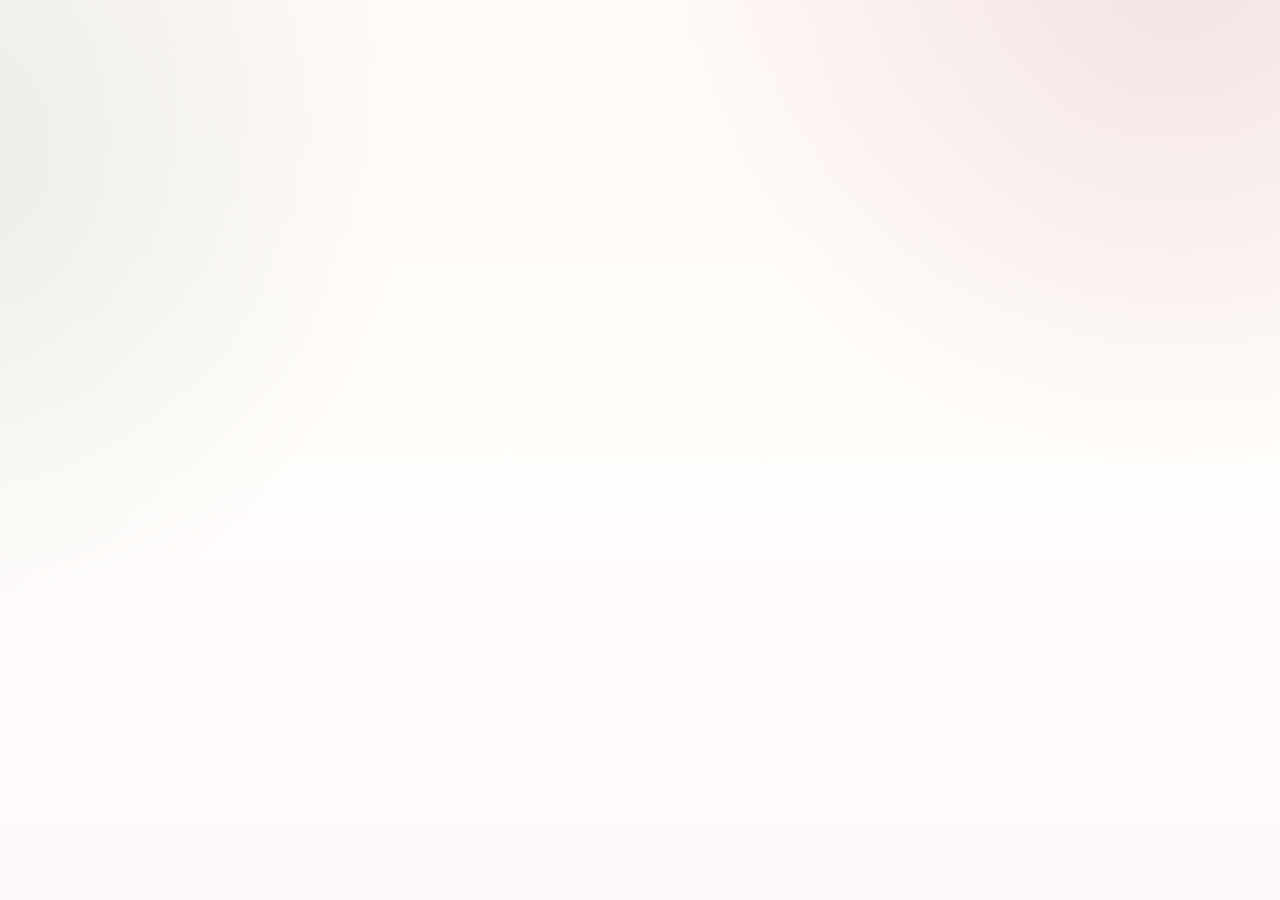
==== commit 13e242ab: "feat(nadia): upgrade GitHub Pages app shell" ====
--- a/nadia/index.html
+++ b/nadia/index.html
@@ -1,93 +1 @@
-<!doctype html>
-<html lang="de">
-<head>
-<meta charset="utf-8">
-<meta name="viewport" content="width=device-width,initial-scale=1,viewport-fit=cover">
-<meta name="theme-color" content="#9f657a">
-<meta name="mobile-web-app-capable" content="yes">
-<meta name="apple-mobile-web-app-capable" content="yes">
-<meta name="apple-mobile-web-app-status-bar-style" content="default">
-<title>Nadias App</title>
-<link rel="manifest" href="./manifest.webmanifest">
-<link rel="icon" href="./icon.svg">
-<style>
-:root{--bg:#fbf7f5;--paper:#fff;--ink:#30282c;--mut:#7e7076;--rose:#9f657a;--rose2:#d9a8b8;--blush:#f5e4ea;--lilac:#ede7f4;--sage:#e2ebe0;--sand:#f3ecdf;--line:#eadfe3;--ok:#6f9272;--warn:#b58b55;--danger:#a95c63;--shadow:0 18px 48px rgba(82,49,62,.10);--shadow2:0 8px 22px rgba(82,49,62,.08)}
-*{box-sizing:border-box;-webkit-tap-highlight-color:transparent}html{scroll-behavior:smooth}body{margin:0;background:linear-gradient(180deg,#f9f1f4 0,#fbf8f6 30%,#faf8f5 100%);color:var(--ink);font:15px/1.4 ui-rounded,-apple-system,BlinkMacSystemFont,"SF Pro Display","Segoe UI",sans-serif;min-height:100vh}button,input,select,textarea{font:inherit;color:inherit}button{cursor:pointer}.app{max-width:760px;margin:auto;padding:14px 14px 104px}.top{display:flex;align-items:center;justify-content:space-between;gap:12px;padding:3px 2px 10px}.brand{display:flex;align-items:center;gap:11px}.avatar{width:50px;height:50px;border-radius:18px;background:linear-gradient(145deg,#fff,var(--blush));border:1px solid #ead9df;display:grid;place-items:center;overflow:hidden;box-shadow:var(--shadow2);position:relative}.avatar img{width:100%;height:100%;object-fit:cover}.avatar b{font:29px Georgia,serif;color:var(--rose)}.brand h1{font-size:21px;margin:0;letter-spacing:-.025em}.eyebrow{font-size:11px;color:var(--mut);margin-top:1px}.round{width:42px;height:42px;border-radius:15px;border:1px solid var(--line);background:#ffffffd9;display:grid;place-items:center;box-shadow:var(--shadow2)}.ico{width:21px;height:21px;display:block}.page{display:none;animation:fade .22s ease}.page.on{display:block}@keyframes fade{from{opacity:.3;transform:translateY(4px)}to{opacity:1;transform:none}}.hero{height:238px;border-radius:30px;overflow:hidden;position:relative;background:linear-gradient(135deg,#d9a8b8,#b88fae 45%,#8b8faa);box-shadow:var(--shadow);isolation:isolate}.hero:before{content:"";position:absolute;inset:0;background:radial-gradient(circle at 18% 20%,rgba(255,255,255,.50),transparent 24%),linear-gradient(180deg,transparent 30%,rgba(45,27,35,.55));z-index:1}.hero:after{content:"❀";position:absolute;right:19px;top:14px;color:#fff9;font-size:76px;transform:rotate(13deg);z-index:1}.hero img{width:100%;height:100%;object-fit:cover;display:none}.hero.has img{display:block}.hero-copy{position:absolute;left:20px;right:20px;bottom:18px;z-index:2;color:white}.hero-copy h2{font:600 31px/1.05 Georgia,serif;margin:0 0 5px}.hero-copy p{margin:0;color:#fffddd;font-size:13px}.hero-actions{position:absolute;right:14px;bottom:17px;z-index:3;display:flex;gap:7px}.glassbtn{border:1px solid #ffffff66;background:#ffffff2e;backdrop-filter:blur(10px);color:#fff;border-radius:14px;padding:10px 12px;font-weight:750}.section{margin-top:18px}.section-head{display:flex;align-items:flex-end;justify-content:space-between;gap:10px;margin:0 2px 9px}.section-head h2{font-size:18px;margin:0;letter-spacing:-.02em}.section-head span,.mut{color:var(--mut);font-size:12px}.photo-rail{display:flex;gap:10px;overflow:auto;scrollbar-width:none;padding:2px 2px 5px}.photo-rail::-webkit-scrollbar{display:none}.photo{width:112px;height:138px;flex:0 0 112px;border-radius:22px;overflow:hidden;border:1px solid var(--line);background:linear-gradient(145deg,var(--blush),var(--lilac));position:relative;box-shadow:var(--shadow2)}.photo img{width:100%;height:100%;object-fit:cover}.photo.add{display:grid;place-items:center;text-align:center;color:var(--rose);font-weight:750;border-style:dashed;box-shadow:none}.photo .cap{position:absolute;left:7px;right:7px;bottom:7px;padding:6px 8px;border-radius:12px;color:#fff;background:#34272d88;backdrop-filter:blur(7px);font-size:10px;white-space:nowrap;overflow:hidden;text-overflow:ellipsis}.quick{display:grid;grid-template-columns:repeat(4,1fr);gap:9px}.quick button,.visual-card{border:1px solid var(--line);background:#fff;border-radius:22px;box-shadow:var(--shadow2)}.quick button{padding:13px 5px 11px;min-height:88px}.quick .bubble{width:43px;height:43px;margin:0 auto 7px;border-radius:15px;display:grid;place-items:center;background:var(--blush)}.quick button:nth-child(2) .bubble{background:var(--sage)}.quick button:nth-child(3) .bubble{background:var(--sand)}.quick button:nth-child(4) .bubble{background:var(--lilac)}.quick small{display:block;font-weight:720;font-size:11px}.summary-grid{display:grid;grid-template-columns:1fr 1fr;gap:10px}.summary{padding:14px;border-radius:22px;background:#fff;border:1px solid var(--line);box-shadow:var(--shadow2)}.summary b{font-size:24px;display:block}.summary span{font-size:11px;color:var(--mut)}.week{display:grid;grid-template-columns:repeat(7,1fr);gap:6px}.day{border:1px solid var(--line);background:#fff;border-radius:17px;padding:8px 3px;text-align:center}.day.today{background:var(--ink);color:#fff}.day .dn{font-size:9px;text-transform:uppercase;opacity:.7}.day b{font-size:15px;display:block;margin:2px 0}.dots{display:flex;justify-content:center;gap:2px;min-height:5px}.dot{width:5px;height:5px;border-radius:50%;background:var(--rose2)}.card{background:#fff;border:1px solid var(--line);border-radius:24px;padding:15px;box-shadow:var(--shadow2)}.form{display:grid;gap:9px}.row{display:flex;gap:8px;align-items:center}.row>*{min-width:0}.grow{flex:1}input,select,textarea{width:100%;border:1px solid var(--line);background:#fff;border-radius:15px;padding:12px 13px;outline:none}input:focus,select:focus,textarea:focus{border-color:#c08ca0;box-shadow:0 0 0 3px #f3e2e9}textarea{min-height:84px;resize:vertical}.btn{border:0;border-radius:15px;padding:11px 13px;background:var(--ink);color:#fff;font-weight:740}.btn.soft{background:var(--blush);color:var(--ink)}.btn.sage{background:var(--sage);color:var(--ink)}.btn.ghost{background:#fff;color:var(--ink);border:1px solid var(--line)}.btn.danger{color:var(--danger)}.iconbtn{width:38px;height:38px;padding:0;border:0;border-radius:13px;background:#f8f3f5;display:grid;place-items:center}.list{display:grid;gap:8px}.item{display:flex;align-items:center;gap:10px;background:#fff;border:1px solid var(--line);border-radius:18px;padding:10px}.item.done{opacity:.48}.item.done .grow{text-decoration:line-through}.item .thumb{width:48px;height:48px;flex:0 0 48px;border-radius:15px;background:linear-gradient(145deg,var(--blush),var(--sage));overflow:hidden;display:grid;place-items:center}.thumb img{width:100%;height:100%;object-fit:cover}.meta{font-size:11px;color:var(--mut)}.empty{text-align:center;padding:21px;border:1px dashed #dfd0d6;border-radius:20px;color:var(--mut);background:#fff9}.tabs{display:flex;gap:7px;overflow:auto;padding:2px 0 8px;scrollbar-width:none}.tabs::-webkit-scrollbar{display:none}.tabs button{white-space:nowrap;border:1px solid var(--line);background:#fff;border-radius:999px;padding:8px 11px}.tabs button.on{background:var(--ink);color:#fff}.sub{display:none}.sub.on{display:block}.members{display:flex;gap:10px;overflow:auto;padding:2px 2px 5px}.member{min-width:106px;padding:12px 8px;text-align:center;background:#fff;border:1px solid var(--line);border-radius:22px}.member .face{width:58px;height:58px;margin:auto;border-radius:50%;background:linear-gradient(145deg,var(--blush),var(--lilac));overflow:hidden;display:grid;place-items:center;font-weight:800;color:var(--rose);font-size:20px}.face img{width:100%;height:100%;object-fit:cover}.member b{display:block;font-size:12px;margin-top:6px}.meal-grid{display:grid;grid-template-columns:repeat(2,1fr);gap:9px}.meal{padding:13px;border:1px solid var(--line);border-radius:19px;background:#fff;min-height:86px}.meal .weekday{font-size:10px;color:var(--mut);text-transform:uppercase}.meal b{display:block;margin-top:4px}.recipe{border-radius:22px;overflow:hidden;border:1px solid var(--line);background:#fff}.recipe-top{height:92px;background:linear-gradient(135deg,var(--sage),var(--sand));display:flex;align-items:flex-end;padding:12px;font-size:28px}.recipe-body{padding:11px}.recipe-body b{display:block}.vault{display:grid;grid-template-columns:repeat(2,1fr);gap:9px}.vault button{min-height:90px;text-align:left;padding:14px;border:1px solid var(--line);border-radius:20px;background:#fff}.searchbox{position:fixed;inset:0;z-index:60;background:#33262d55;backdrop-filter:blur(7px);display:none;padding:70px 14px 20px}.searchbox.on{display:block}.searchpanel{max-width:720px;margin:auto;background:#fff;border-radius:26px;padding:14px;box-shadow:0 22px 65px #24191e55}.search-results{display:grid;gap:7px;max-height:62vh;overflow:auto;margin-top:10px}.nav{position:fixed;z-index:40;left:50%;transform:translateX(-50%);bottom:max(8px,env(safe-area-inset-bottom));width:min(730px,calc(100% - 18px));display:grid;grid-template-columns:repeat(5,1fr);gap:3px;padding:7px;background:#fffefbef;border:1px solid var(--line);border-radius:22px;box-shadow:0 16px 44px #4a334025;backdrop-filter:blur(16px)}.nav button{border:0;background:transparent;border-radius:15px;padding:7px 2px 6px;color:var(--mut);font-size:10px}.nav button svg{width:22px;height:22px;display:block;margin:auto auto 2px}.nav button.on{background:var(--blush);color:var(--ink);font-weight:800}.sheet{position:fixed;inset:0;z-index:70;background:#33262d55;display:none;align-items:flex-end}.sheet.on{display:flex}.sheet-card{width:min(760px,100%);margin:auto;background:#fff;border-radius:30px 30px 0 0;padding:18px 15px calc(18px + env(safe-area-inset-bottom));max-height:85vh;overflow:auto}.handle{width:48px;height:5px;background:#ded4d8;border-radius:99px;margin:-4px auto 14px}.privacy{font-size:11px;color:var(--mut)}@media(max-width:430px){.app{padding-left:10px;padding-right:10px}.hero{height:218px}.hero-copy h2{font-size:28px}.quick{gap:6px}.quick button{border-radius:18px;padding-left:2px;padding-right:2px}.quick small{font-size:10px}.week{gap:4px}.day{border-radius:14px}.meal-grid{grid-template-columns:1fr 1fr}}
-</style>
-</head>
-<body>
-<main class="app">
-<header class="top"><div class="brand"><button class="avatar" onclick="openSheet('profileSheet')" aria-label="Profilfoto"><img id="avatarImg" alt=""/><b id="avatarInitial">N</b></button><div><h1 id="hello">Nadias App</h1><div class="eyebrow" id="todayText">Familie. Zuhause. Ich.</div></div></div><button class="round" onclick="openSearch()" aria-label="Suchen"><svg class="ico" viewBox="0 0 24 24" fill="none" stroke="currentColor" stroke-width="1.8"><circle cx="11" cy="11" r="7"/><path d="m20 20-3.5-3.5"/></svg></button></header>
-<section id="home" class="page on"><div class="hero" id="hero"><img id="heroImg" alt="Lieblingsfoto"><div class="hero-copy"><h2 id="heroGreeting">Hallo, Nadia.</h2><p id="heroLine">Dein Tag auf einen Blick.</p></div><div class="hero-actions"><label class="glassbtn">Foto<input type="file" accept="image/*" hidden onchange="setHeroPhoto(event)"></label></div></div><div class="section"><div class="section-head"><h2>Momente</h2><span>privat auf diesem Gerät</span></div><div class="photo-rail" id="photoRail"><label class="photo add">＋<br><small>Foto</small><input type="file" accept="image/*" multiple hidden onchange="addMemories(event)"></label></div></div><div class="section quick"><button onclick="go('plan')"><span class="bubble">◫</span><small>Plan</small></button><button onclick="openQuickTask()"><span class="bubble">✓</span><small>Aufgabe</small></button><button onclick="go('shop')"><span class="bubble">🛒</span><small>Einkauf</small></button><button onclick="openKitchen()"><span class="bubble">🍽</span><small>Küche</small></button></div><div class="section"><div class="section-head"><h2>Diese Woche</h2><span id="weekLabel"></span></div><div class="week" id="weekStrip"></div></div><div class="section summary-grid"><div class="summary"><b id="mTasks">0</b><span>offene Aufgaben</span></div><div class="summary"><b id="mShop">0</b><span>auf der Einkaufsliste</span></div><div class="summary"><b id="mMeals">0</b><span>Mahlzeiten geplant</span></div><div class="summary"><b id="mPhotos">0</b><span>gespeicherte Momente</span></div></div><div class="section"><div class="section-head"><h2>Als Nächstes</h2><span>ruhig & klar</span></div><div class="list" id="homeNext"></div></div></section>
-<section id="plan" class="page"><div class="tabs"><button class="on" onclick="sub('calendarSub',this)">Kalender</button><button onclick="sub('tasksSub',this)">Aufgaben</button><button onclick="sub('routinesSub',this)">Routinen</button></div><div id="calendarSub" class="sub on"><div class="card form"><div class="row"><input id="evTitle" placeholder="Termin"><select id="evCat"><option>Familie</option><option>Schule</option><option>Freizeit</option><option>Gesundheit</option><option>Privat</option></select></div><div class="row"><input id="evDate" type="date"><input id="evTime" type="time"></div><input id="evWho" placeholder="Für wen? (optional)"><button class="btn" onclick="addEvent()">Termin hinzufügen</button><div class="row"><button class="btn ghost" onclick="exportICS()">Kalender exportieren</button><label class="btn ghost">Importieren<input type="file" accept=".ics,text/calendar" hidden onchange="importICS(event)"></label></div></div><div class="section list" id="eventList"></div></div><div id="tasksSub" class="sub"><div class="card form"><input id="taskText" placeholder="Neue Aufgabe"><div class="row"><input id="taskDue" type="date"><select id="taskPr"><option>Niedrig</option><option selected>Mittel</option><option>Hoch</option></select></div><input id="taskWho" placeholder="Für wen?"><button class="btn" onclick="addTask()">Aufgabe hinzufügen</button></div><div class="section list" id="taskList"></div></div><div id="routinesSub" class="sub"><div class="card form"><input id="routineText" placeholder="Routine, z. B. Schultasche"><div class="row"><select id="routineFreq"><option>Täglich</option><option>Werktags</option><option>Wöchentlich</option></select><input id="routineWho" placeholder="Für wen?"></div><button class="btn" onclick="addRoutine()">Routine anlegen</button></div><div class="section list" id="routineList"></div></div></section>
-<section id="shop" class="page"><div class="section-head"><h2>Einkauf</h2><span id="shopCount">0 offen</span></div><div class="card form"><div class="row"><input id="shopText" placeholder="Was brauchen wir?"><input id="shopQty" placeholder="Menge"></div><div class="row"><select id="shopCat"><option>Obst & Gemüse</option><option>Kühlregal</option><option>Vorrat</option><option>Drogerie</option><option>Haushalt</option><option>Sonstiges</option></select><button class="btn" onclick="addShop()">＋</button></div><div class="row"><button class="btn soft" onclick="shareShopping()">Teilen</button><button class="btn ghost" onclick="shoppingMode()">Einkaufsmodus</button><button class="btn ghost" onclick="restoreShopping()">Zurücksetzen</button></div></div><div class="section list" id="shopList"></div></section>
-<section id="family" class="page"><div class="section-head"><h2>Unsere Familie</h2><button class="btn soft" onclick="openSheet('familySheet')">＋ Person</button></div><div class="members" id="memberRail"></div><div class="section"><div class="section-head"><h2>Familienboard</h2><span>Geburtstage & Wichtiges</span></div><div class="list" id="familyBoard"></div></div><div class="section"><div class="section-head"><h2>Momente</h2><label class="btn soft">Fotos hinzufügen<input type="file" accept="image/*" multiple hidden onchange="addMemories(event)"></label></div><div class="photo-rail" id="familyPhotos"></div></div></section>
-<section id="more" class="page"><div class="tabs"><button class="on" onclick="sub('kitchenSub',this)">Küche</button><button onclick="sub('notesSub',this)">Notizen</button><button onclick="sub('vaultSub',this)">Ablage</button><button onclick="sub('connectSub',this)">Verbinden</button><button onclick="sub('settingsSub',this)">Einstellungen</button></div><div id="kitchenSub" class="sub on"><div class="section-head"><h2>Wochenmenü</h2><span>Plan → Einkauf</span></div><div class="meal-grid" id="mealGrid"></div><div class="section card form"><input id="recipeTitle" placeholder="Rezeptname"><textarea id="recipeIngredients" placeholder="Zutaten – eine pro Zeile"></textarea><textarea id="recipeNote" placeholder="Kurze Zubereitung / Notiz"></textarea><button class="btn" onclick="addRecipe()">Rezept speichern</button></div><div class="section"><div class="section-head"><h2>Rezepte</h2><span>Tippen = Zutaten</span></div><div class="meal-grid" id="recipeList"></div></div></div><div id="notesSub" class="sub"><div class="card form"><input id="noteTitle" placeholder="Titel"><textarea id="noteBody" placeholder="Notiz"></textarea><button class="btn" onclick="addNote()">Speichern</button></div><div class="section list" id="noteList"></div></div><div id="vaultSub" class="sub"><div class="section-head"><h2>Private Ablage</h2><span>nur dieses Gerät</span></div><div class="vault"><label class="visual-card" style="padding:14px;min-height:90px">📄<br><b>Dokument</b><input type="file" accept="application/pdf,image/*" hidden onchange="addVaultFile(event)"></label><button onclick="backup()">🧰<br><b>Backup</b></button></div><div class="section list" id="vaultList"></div><p class="privacy">Fotos und Dokumente werden im lokalen Browser-Speicher abgelegt und nicht in das öffentliche App-Repository hochgeladen.</p></div><div id="connectSub" class="sub"><div class="quick"><button onclick="shareText('Hallo aus Nadias App')"><span class="bubble">↗</span><small>Teilen</small></button><button onclick="location.href='mailto:'"><span class="bubble">✉</span><small>E-Mail</small></button><button onclick="open('https://wa.me/','_blank')"><span class="bubble">◉</span><small>WhatsApp</small></button><button onclick="open('https://maps.apple.com/','_blank')"><span class="bubble">⌖</span><small>Karten</small></button></div><div class="section card form"><b>REST / Webhook</b><span class="privacy">Nur HTTPS. Keine Passwörter, OAuth-Tokens oder API-Secrets hier eintragen.</span><input id="whUrl" placeholder="https://example.com/webhook"><select id="whMethod"><option>POST</option><option>GET</option></select><textarea id="whBody" placeholder='{"event":"test"}'></textarea><button class="btn" onclick="testWebhook()">Verbindung testen</button><div id="whResult" class="mut"></div></div></div><div id="settingsSub" class="sub"><div class="card form"><label class="mut">Anzeigename</label><input id="profileName" value="Nadia"><button class="btn" onclick="saveProfile()">Speichern</button><label class="btn soft">Profilfoto wählen<input type="file" accept="image/*" hidden onchange="setProfilePhoto(event)"></label><div class="row"><button class="btn ghost" onclick="backup()">Daten exportieren</button><label class="btn ghost">Daten importieren<input type="file" accept="application/json" hidden onchange="restoreBackup(event)"></label></div><button class="btn ghost danger" onclick="resetAll()">Lokale Daten zurücksetzen</button><div class="privacy">Keine Werbung · keine Tracker · Offline nutzbar · private Medien bleiben lokal.</div></div></div></section>
-</main>
-<nav class="nav"><button class="on" onclick="go('home',this)">⌂<br>Start</button><button onclick="go('plan',this)">◫<br>Plan</button><button onclick="go('shop',this)">🛒<br>Einkauf</button><button onclick="go('family',this)">♡<br>Familie</button><button onclick="go('more',this)">•••<br>Mehr</button></nav>
-<div id="searchBox" class="searchbox" onclick="if(event.target===this)closeSearch()"><div class="searchpanel"><div class="row"><input id="searchInput" autofocus placeholder="Termine, Aufgaben, Rezepte …" oninput="runSearch()"><button class="iconbtn" onclick="closeSearch()">×</button></div><div id="searchResults" class="search-results"></div></div></div>
-<div id="profileSheet" class="sheet" onclick="sheetOutside(event,this)"><div class="sheet-card"><div class="handle"></div><h2 style="margin-top:0">Dein Look</h2><div class="form"><label class="btn soft">Profilfoto aus Fotos/Kamera<input type="file" accept="image/*" hidden onchange="setProfilePhoto(event)"></label><label class="btn sage">Titelbild auswählen<input type="file" accept="image/*" hidden onchange="setHeroPhoto(event)"></label><button class="btn ghost" onclick="closeSheets()">Fertig</button></div></div></div>
-<div id="familySheet" class="sheet" onclick="sheetOutside(event,this)"><div class="sheet-card"><div class="handle"></div><h2 style="margin-top:0">Familienmitglied</h2><div class="form"><input id="famName" placeholder="Name"><input id="famBirthday" type="date"><input id="famNote" placeholder="Notiz / Rolle"><label class="btn soft">Foto auswählen<input id="famPhoto" type="file" accept="image/*" hidden></label><button class="btn" onclick="addFamily()">Hinzufügen</button><button class="btn ghost" onclick="closeSheets()">Abbrechen</button></div></div></div>
-<div id="taskSheet" class="sheet" onclick="sheetOutside(event,this)"><div class="sheet-card"><div class="handle"></div><h2 style="margin-top:0">Schnelle Aufgabe</h2><div class="form"><input id="quickTaskText" placeholder="Was ist zu tun?"><input id="quickTaskWho" placeholder="Für wen?"><button class="btn" onclick="saveQuickTask()">Speichern</button></div></div></div>
-<div id="mealSheet" class="sheet" onclick="sheetOutside(event,this)"><div class="sheet-card"><div class="handle"></div><h2 id="mealSheetTitle" style="margin-top:0">Mahlzeit planen</h2><div class="form"><input id="mealName" placeholder="Was gibt es?"><select id="mealRecipe"><option value="">Ohne Rezept</option></select><button class="btn" onclick="saveMeal()">Eintragen</button></div></div></div>
-<script>
-'use strict';
-const K='nadias-app-v4',OLD='nadias-app-v3';
-const seed={profile:{name:'Nadia'},events:[],tasks:[],shop:[],notes:[],family:[],routines:[],recipes:[],meals:{},memories:[],vault:[]};
-function mergeSeed(x){x=x||{};if(!x.shop&&Array.isArray(x.shopping))x.shop=x.shopping;if(Array.isArray(x.family))x.family=x.family.map(v=>Object.assign({},v,{birthday:v.birthday||v.birth||''}));return Object.assign({},seed,x,{profile:Object.assign({},seed.profile,x.profile||{}),meals:Object.assign({},x.meals||{})})}
-let d=mergeSeed(JSON.parse(localStorage.getItem(K)||localStorage.getItem(OLD)||'null'));
-const $=id=>document.getElementById(id),save=()=>{localStorage.setItem(K,JSON.stringify(d));render()};
-const esc=s=>String(s??'').replace(/[&<>"']/g,m=>({'&':'&amp;','<':'&lt;','>':'&gt;','"':'&quot;',"'":'&#39;'}[m]));
-const fmtDate=x=>x?new Intl.DateTimeFormat('de-DE',{day:'2-digit',month:'short'}).format(new Date(x+'T12:00:00')):'';
-const catEmoji=c=>({'Obst & Gemüse':'🍎','Kühlregal':'🥛','Vorrat':'🥫','Drogerie':'🧴','Haushalt':'🧽','Sonstiges':'🛍️'}[c]||'🛍️');
-function go(id,b){document.querySelectorAll('.page').forEach(x=>x.classList.remove('on'));$(id).classList.add('on');const nav=[...document.querySelectorAll('.nav button')],idx={home:0,plan:1,shop:2,family:3,more:4}[id];nav.forEach(x=>x.classList.remove('on'));(b||nav[idx])?.classList.add('on');scrollTo({top:0,behavior:'smooth'});render()}
-function sub(id,b){b.closest('.page').querySelectorAll('.sub').forEach(x=>x.classList.remove('on'));$(id).classList.add('on');b.parentElement.querySelectorAll('button').forEach(x=>x.classList.remove('on'));b.classList.add('on')}
-function openSheet(id){$(id).classList.add('on')}function closeSheets(){document.querySelectorAll('.sheet').forEach(x=>x.classList.remove('on'))}function sheetOutside(e,s){if(e.target===s)closeSheets()}
-function openSearch(){searchBox.classList.add('on');setTimeout(()=>searchInput.focus(),80);runSearch()}function closeSearch(){searchBox.classList.remove('on')}
-function openQuickTask(){openSheet('taskSheet')}function openKitchen(){go('more');document.querySelectorAll('#more .sub').forEach(x=>x.classList.remove('on'));kitchenSub.classList.add('on');document.querySelectorAll('#more .tabs button').forEach(x=>x.classList.remove('on'));document.querySelector('#more .tabs button').classList.add('on')}
-function db(){return new Promise((ok,no)=>{const r=indexedDB.open('nadias-app-media',1);r.onupgradeneeded=()=>{if(!r.result.objectStoreNames.contains('files'))r.result.createObjectStore('files')};r.onsuccess=()=>ok(r.result);r.onerror=()=>no(r.error)})}
-async function putFile(key,blob){const x=await db();return new Promise((ok,no)=>{const t=x.transaction('files','readwrite');t.objectStore('files').put(blob,key);t.oncomplete=()=>ok();t.onerror=()=>no(t.error)})}
-async function getFile(key){const x=await db();return new Promise((ok,no)=>{const r=x.transaction('files').objectStore('files').get(key);r.onsuccess=()=>ok(r.result);r.onerror=()=>no(r.error)})}
-async function delFile(key){const x=await db();return new Promise(ok=>{const t=x.transaction('files','readwrite');t.objectStore('files').delete(key);t.oncomplete=ok})}
-async function compressImage(file,max=1500,q=.82){if(!file.type.startsWith('image/'))return file;let src,w,h,revoke='';if('createImageBitmap'in window){src=await createImageBitmap(file);w=src.width;h=src.height}else{revoke=URL.createObjectURL(file);src=await new Promise((ok,no)=>{const im=new Image;im.onload=()=>ok(im);im.onerror=no;im.src=revoke});w=src.naturalWidth;h=src.naturalHeight}if(Math.max(w,h)>max){const s=max/Math.max(w,h);w=Math.round(w*s);h=Math.round(h*s)}const c=document.createElement('canvas');c.width=w;c.height=h;c.getContext('2d').drawImage(src,0,0,w,h);if(revoke)URL.revokeObjectURL(revoke);return await new Promise(ok=>c.toBlob(ok,'image/jpeg',q))}
-async function setPhotoFromFile(file,key){if(!file)return;const blob=await compressImage(file);await putFile(key,blob);await hydrateMedia()}
-async function setProfilePhoto(e){const f=e.target.files[0];if(!f)return;await setPhotoFromFile(f,'profile');closeSheets()}
-async function setHeroPhoto(e){const f=e.target.files[0];if(!f)return;await setPhotoFromFile(f,'hero');closeSheets()}
-async function addMemories(e){for(const f of [...e.target.files].slice(0,20)){const id=Date.now()+Math.random(),key='memory-'+id;await putFile(key,await compressImage(f,1600,.82));d.memories.unshift({id,key,caption:f.name.replace(/\.[^.]+$/,'').slice(0,40),created:new Date().toISOString()})}save()}
-async function addVaultFile(e){const f=e.target.files[0];if(!f)return;const id=Date.now(),key='vault-'+id;await putFile(key,f);d.vault.unshift({id,key,name:f.name,type:f.type,size:f.size,created:new Date().toISOString()});save()}
-async function openVault(id){const x=d.vault.find(v=>v.id===id),f=x&&await getFile(x.key);if(!f)return alert('Datei nicht gefunden.');const u=URL.createObjectURL(f);open(u,'_blank');setTimeout(()=>URL.revokeObjectURL(u),60000)}
-async function hydrateMedia(){const pairs=[['profile',avatarImg],['hero',heroImg]];for(const [key,img] of pairs){const f=await getFile(key).catch(()=>null);if(f){img.src=URL.createObjectURL(f);img.style.display='block';if(key==='profile')avatarInitial.style.display='none';else hero.classList.add('has')}}for(const img of document.querySelectorAll('[data-media]')){const f=await getFile(img.dataset.media).catch(()=>null);if(f)img.src=URL.createObjectURL(f)}}
-function addEvent(){if(!evTitle.value.trim())return;d.events.push({id:Date.now(),title:evTitle.value.trim(),date:evDate.value,time:evTime.value,cat:evCat.value,who:evWho.value.trim()});evTitle.value='';save()}
-function addTask(){if(!taskText.value.trim())return;d.tasks.push({id:Date.now(),text:taskText.value.trim(),due:taskDue.value,who:taskWho.value.trim(),pr:taskPr.value,done:false});taskText.value='';save()}
-function saveQuickTask(){if(!quickTaskText.value.trim())return;d.tasks.push({id:Date.now(),text:quickTaskText.value.trim(),due:'',who:quickTaskWho.value.trim(),pr:'Mittel',done:false});quickTaskText.value='';quickTaskWho.value='';closeSheets();save()}
-function addShop(){if(!shopText.value.trim())return;d.shop.push({id:Date.now(),text:shopText.value.trim(),qty:shopQty.value.trim(),cat:shopCat.value,done:false});shopText.value='';shopQty.value='';save()}
-function addNote(){if(!noteTitle.value.trim()&&!noteBody.value.trim())return;d.notes.unshift({id:Date.now(),title:noteTitle.value.trim()||'Notiz',body:noteBody.value.trim()});noteTitle.value='';noteBody.value='';save()}
-async function addFamily(){const name=famName.value.trim();if(!name)return;const id=Date.now(),f=famPhoto.files[0],key='family-'+id;if(f)await putFile(key,await compressImage(f,700,.82));d.family.push({id,name,birthday:famBirthday.value,note:famNote.value.trim(),photoKey:f?key:''});famName.value='';famBirthday.value='';famNote.value='';famPhoto.value='';closeSheets();save()}
-function addRoutine(){if(!routineText.value.trim())return;d.routines.push({id:Date.now(),text:routineText.value.trim(),freq:routineFreq.value,who:routineWho.value.trim(),streak:0,done:false});routineText.value='';save()}
-function addRecipe(){if(!recipeTitle.value.trim())return;d.recipes.unshift({id:Date.now(),title:recipeTitle.value.trim(),ingredients:recipeIngredients.value.split(/\n+/).map(x=>x.trim()).filter(Boolean),note:recipeNote.value.trim()});recipeTitle.value='';recipeIngredients.value='';recipeNote.value='';save()}
-let mealDay='';function editMeal(day){mealDay=day;mealSheetTitle.textContent='Mahlzeit · '+new Intl.DateTimeFormat('de-DE',{weekday:'long',day:'2-digit',month:'short'}).format(new Date(day+'T12:00:00'));mealName.value=d.meals[day]?.name||'';mealRecipe.innerHTML='<option value="">Ohne Rezept</option>'+d.recipes.map(r=>'<option value="'+r.id+'">'+esc(r.title)+'</option>').join('');mealRecipe.value=d.meals[day]?.recipeId||'';openSheet('mealSheet')}
-function saveMeal(){if(!mealDay)return;const rid=mealRecipe.value,rec=d.recipes.find(r=>String(r.id)===String(rid));d.meals[mealDay]={name:mealName.value.trim()||(rec?.title||''),recipeId:rid||''};closeSheets();save()}
-function recipeToShop(id){const r=d.recipes.find(x=>x.id===id);if(!r)return;r.ingredients.forEach((x,i)=>d.shop.push({id:Date.now()+i,text:x,qty:'',cat:'Vorrat',done:false}));save();alert('Zutaten zur Einkaufsliste hinzugefügt.')}
-function toggle(t,id){const x=d[t].find(x=>x.id===id);if(!x)return;x.done=!x.done;if(t==='routines'&&x.done)x.streak=(x.streak||0)+1;save()}
-async function removeItem(t,id){if(!confirm('Eintrag löschen?'))return;const x=d[t].find(y=>y.id===id);if(x?.photoKey)await delFile(x.photoKey);d[t]=d[t].filter(y=>y.id!==id);save()}
-async function removeMemory(id){if(!confirm('Foto aus der App entfernen? Das Original in Fotos bleibt erhalten.'))return;const x=d.memories.find(m=>m.id===id);if(x)await delFile(x.key);d.memories=d.memories.filter(m=>m.id!==id);save()}
-function shoppingMode(){document.body.requestFullscreen?.().catch(()=>{});go('shop')}
-function restoreShopping(){d.shop.forEach(x=>x.done=false);save()}
-async function shareText(t){if(navigator.share)try{return await navigator.share({title:'Nadias App',text:t})}catch{}location.href='mailto:?subject=Nadias%20App&body='+encodeURIComponent(t)}
-function shareShopping(){shareText('Einkaufsliste – Nadias App\n'+d.shop.filter(x=>!x.done).map(x=>'• '+x.text+(x.qty?' ('+x.qty+')':'')).join('\n'))}
-function download(name,text,type){const a=document.createElement('a');a.href=URL.createObjectURL(new Blob([text],{type}));a.download=name;a.click();setTimeout(()=>URL.revokeObjectURL(a.href),1000)}
-function exportICS(){const lines=['BEGIN:VCALENDAR','VERSION:2.0','PRODID:-//Nadias App//DE'];d.events.forEach(e=>{const day=(e.date||new Date().toISOString().slice(0,10)).replaceAll('-',''),tm=(e.time||'09:00').replace(':','')+'00';lines.push('BEGIN:VEVENT','UID:'+e.id+'@nadias-app','DTSTART:'+day+'T'+tm,'SUMMARY:'+e.title,'END:VEVENT')});lines.push('END:VCALENDAR');download('nadias-kalender.ics',lines.join('\r\n'),'text/calendar')}
-function importICS(e){const f=e.target.files[0];if(!f)return;const r=new FileReader();r.onload=()=>{String(r.result).split('BEGIN:VEVENT').slice(1).forEach(b=>{const s=(b.match(/SUMMARY:(.*)/)||[])[1],dt=(b.match(/DTSTART[^:]*:(\d{8})(?:T(\d{4}))?/)||[]);if(s&&dt[1])d.events.push({id:Date.now()+Math.random(),title:s.trim(),date:dt[1].slice(0,4)+'-'+dt[1].slice(4,6)+'-'+dt[1].slice(6,8),time:dt[2]?dt[2].slice(0,2)+':'+dt[2].slice(2,4):'',cat:'Import',who:''})});save()};r.readAsText(f)}
-function backup(){download('nadias-app-backup-v4.json',JSON.stringify({schema:'nadias-app-v4',exportedAt:new Date().toISOString(),data:d},null,2),'application/json')}
-function restoreBackup(e){const f=e.target.files[0];if(!f)return;const r=new FileReader();r.onload=()=>{try{const x=JSON.parse(r.result);d=mergeSeed(x.data||x);save();alert('Daten importiert. Fotos/Dokumente bleiben separat auf dem Gerät.')}catch{alert('Datei konnte nicht gelesen werden.')}};r.readAsText(f)}
-function saveProfile(){d.profile.name=profileName.value.trim()||'Nadia';save()}
-async function resetAll(){if(!confirm('Alle App-Daten auf diesem Gerät zurücksetzen?'))return;d=mergeSeed(null);localStorage.removeItem(K);const x=await db();const t=x.transaction('files','readwrite');t.objectStore('files').clear();t.oncomplete=()=>location.reload()}
-async function testWebhook(){const u=whUrl.value.trim();if(!/^https:\/\//i.test(u)){whResult.textContent='Bitte nur HTTPS verwenden.';return}whResult.textContent='Teste …';try{const o={method:whMethod.value,headers:{'Content-Type':'application/json'}};if(o.method==='POST')o.body=whBody.value||'{}';const r=await fetch(u,o);whResult.textContent='HTTP '+r.status+' · Verbindung erreicht.'}catch{whResult.textContent='Nicht erreichbar oder durch CORS blockiert.'}}
-function runSearch(){const q=searchInput.value.trim().toLowerCase(),rows=[];const add=(kind,title,meta)=>{if(!q||(`${title} ${meta}`).toLowerCase().includes(q))rows.push(`<div class="item"><div class="thumb">⌕</div><div class="grow"><b>${esc(title)}</b><div class="meta">${esc(kind)} · ${esc(meta)}</div></div></div>`)};d.events.forEach(x=>add('Termin',x.title,x.date+' '+x.who));d.tasks.forEach(x=>add('Aufgabe',x.text,x.who));d.shop.forEach(x=>add('Einkauf',x.text,x.cat));d.notes.forEach(x=>add('Notiz',x.title,x.body));d.recipes.forEach(x=>add('Rezept',x.title,x.ingredients.join(' ')));searchResults.innerHTML=rows.slice(0,40).join('')||'<div class="empty">Nichts gefunden.</div>'}
-function itemHtml(x,t,title,meta,icon,check=false){return `<div class="item ${x.done?'done':''}">${check?`<input type="checkbox" ${x.done?'checked':''} onchange="toggle('${t}',${x.id})">`:`<div class="thumb">${icon||'✦'}</div>`}<div class="grow"><b>${esc(title)}</b><div class="meta">${esc(meta)}</div></div><button class="iconbtn" onclick="removeItem('${t}',${x.id})">×</button></div>`}
-function renderWeek(){const now=new Date(),monday=new Date(now);monday.setHours(12,0,0,0);monday.setDate(now.getDate()-((now.getDay()+6)%7));const days=[];for(let i=0;i<7;i++){const x=new Date(monday);x.setDate(monday.getDate()+i);days.push(x)}weekLabel.textContent=fmtDate(days[0].toISOString().slice(0,10))+' – '+fmtDate(days[6].toISOString().slice(0,10));weekStrip.innerHTML=days.map(x=>{const iso=x.toISOString().slice(0,10),n=d.events.filter(e=>e.date===iso).length,t=iso===new Date().toISOString().slice(0,10);return `<button class="day ${t?'today':''}" onclick="go('plan')"><span class="dn">${new Intl.DateTimeFormat('de-DE',{weekday:'short'}).format(x).slice(0,2)}</span><b>${x.getDate()}</b><span class="dots">${'<i class="dot"></i>'.repeat(Math.min(n,3))}</span></button>`}).join('');mealGrid.innerHTML=days.map(x=>{const iso=x.toISOString().slice(0,10),m=d.meals[iso];return `<button class="meal" onclick="editMeal('${iso}')"><span class="weekday">${new Intl.DateTimeFormat('de-DE',{weekday:'long'}).format(x)}</span><b>${esc(m?.name||'＋ planen')}</b><span class="meta">${m?'ändern':'Mahlzeit'}</span></button>`}).join('')}
-function render(){d=mergeSeed(d);const h=new Date().getHours(),name=d.profile.name||'Nadia';hello.textContent='Nadias App';heroGreeting.textContent=(h<11?'Guten Morgen':h<18?'Hallo':'Guten Abend')+', '+name+'.';heroLine.textContent=h<11?'Ein ruhiger Start in den Tag.':h<18?'Alles Wichtige, schön an einem Ort.':'Zeit für einen entspannten Abend.';todayText.textContent=new Intl.DateTimeFormat('de-DE',{weekday:'long',day:'2-digit',month:'long'}).format(new Date());profileName.value=name;avatarInitial.textContent=name.charAt(0).toUpperCase();mTasks.textContent=d.tasks.filter(x=>!x.done).length;mShop.textContent=d.shop.filter(x=>!x.done).length;mMeals.textContent=Object.values(d.meals).filter(x=>x?.name).length;mPhotos.textContent=d.memories.length;shopCount.textContent=d.shop.filter(x=>!x.done).length+' offen';renderWeek();const ev=[...d.events].sort((a,b)=>(a.date+a.time).localeCompare(b.date+b.time));homeNext.innerHTML=ev.filter(x=>!x.date||x.date>=new Date().toISOString().slice(0,10)).slice(0,3).map(x=>itemHtml(x,'events',x.title,(fmtDate(x.date)+' '+(x.time||'')+' '+(x.who||'')).trim(),'◷')).join('')||'<div class="empty">Heute ist Luft. ✿</div>';eventList.innerHTML=ev.map(x=>itemHtml(x,'events',x.title,`${fmtDate(x.date)} ${x.time||''}${x.who?' · '+x.who:''} · ${x.cat}`,'◷')).join('')||'<div class="empty">Noch keine Termine.</div>';taskList.innerHTML=d.tasks.map(x=>itemHtml(x,'tasks',x.text,`${x.pr}${x.who?' · '+x.who:''}${x.due?' · '+fmtDate(x.due):''}`,'',true)).join('')||'<div class="empty">Alles erledigt.</div>';routineList.innerHTML=d.routines.map(x=>itemHtml(x,'routines',x.text,`${x.freq}${x.who?' · '+x.who:''} · Serie ${x.streak||0}`,'',true)).join('')||'<div class="empty">Noch keine Routinen.</div>';shopList.innerHTML=[...d.shop].sort((a,b)=>Number(a.done)-Number(b.done)).map(x=>itemHtml(x,'shop',x.text,`${x.qty||''}${x.qty?' · ':''}${x.cat}`,catEmoji(x.cat),true)).join('')||'<div class="empty">Die Liste ist leer.</div>';noteList.innerHTML=d.notes.map(x=>itemHtml(x,'notes',x.title,x.body,'✎')).join('')||'<div class="empty">Noch keine Notizen.</div>';memberRail.innerHTML=d.family.map(x=>`<div class="member"><div class="face">${x.photoKey?`<img data-media="${esc(x.photoKey)}" alt="">`:esc(x.name.charAt(0))}</div><b>${esc(x.name)}</b><span class="meta">${fmtDate(x.birthday)}</span></div>`).join('')||'<button class="member" onclick="openSheet(\'familySheet\')"><div class="face">＋</div><b>Person</b><span class="meta">hinzufügen</span></button>';familyBoard.innerHTML=d.family.map(x=>itemHtml(x,'family',x.name,`${x.birthday?'Geburtstag '+fmtDate(x.birthday):''}${x.note?' · '+x.note:''}`,'♡')).join('')||'<div class="empty">Noch keine Familienkarten.</div>';recipeList.innerHTML=d.recipes.map(x=>`<div class="recipe"><div class="recipe-top">🍽️</div><div class="recipe-body"><b>${esc(x.title)}</b><div class="meta">${x.ingredients.length} Zutaten</div><button class="btn soft" style="margin-top:8px;width:100%" onclick="recipeToShop(${x.id})">→ Einkauf</button></div></div>`).join('')||'<div class="empty" style="grid-column:1/-1">Lieblingsrezepte hier sammeln.</div>';vaultList.innerHTML=d.vault.map(x=>`<div class="item"><div class="thumb">${x.type?.includes('pdf')?'PDF':'▧'}</div><div class="grow"><b>${esc(x.name)}</b><div class="meta">${Math.ceil((x.size||0)/1024)} KB · lokal</div></div><button class="btn ghost" onclick="openVault(${x.id})">Öffnen</button></div>`).join('')||'<div class="empty">Noch keine Dokumente.</div>';photoRail.querySelectorAll('.photo:not(.add)').forEach(x=>x.remove());d.memories.slice(0,12).forEach(x=>{const el=document.createElement('button');el.className='photo';el.onclick=()=>removeMemory(x.id);el.innerHTML=`<img data-media="${esc(x.key)}" alt=""><span class="cap">${esc(x.caption||'Moment')}</span>`;photoRail.appendChild(el)});familyPhotos.innerHTML=d.memories.slice(0,16).map(x=>`<button class="photo" onclick="removeMemory(${x.id})"><img data-media="${esc(x.key)}" alt=""><span class="cap">${esc(x.caption||'Moment')}</span></button>`).join('')||'<div class="empty">Fotos direkt aus der iPhone-Fotomediathek hinzufügen.</div>';hydrateMedia()}
-let installPrompt=null;addEventListener('beforeinstallprompt',e=>{e.preventDefault();installPrompt=e});addEventListener('appinstalled',()=>{});render();if('serviceWorker'in navigator)navigator.serviceWorker.register('./sw.js').catch(()=>{});
-</script>
-</body>
-</html>+<!doctype html><html lang="de"><head><meta charset="utf-8"><meta name="viewport" content="width=device-width,initial-scale=1,viewport-fit=cover"><meta name="theme-color" content="#a8667d"><meta name="mobile-web-app-capable" content="yes"><meta name="apple-mobile-web-app-capable" content="yes"><meta name="apple-mobile-web-app-status-bar-style" content="default"><title>Nadias App – Familie & Alltag</title><link rel="manifest" href="./manifest.webmanifest"><link rel="icon" href="./icon.svg"><link rel="apple-touch-icon" href="./icon.svg"><link rel="stylesheet" href="./styles.css"></head><body><section id="login" class="loginWrap hidden"><div class="loginCard"><div class="loginLogo"><strong>N</strong></div><h1>Nadias App</h1><p>Familie & Alltag, schön organisiert. Sicher mit deiner verifizierten E-Mail-Adresse.</p><div id="stepEmail" class="authStep"><label class="label" for="email">E-Mail-Adresse</label><input id="email" type="email" autocomplete="email" placeholder="name@example.com"><button class="btn rose" onclick="requestCode()">Bestätigungs-Mail senden</button></div><div id="stepCode" class="authStep hidden"><label class="label" for="code">6-stelliger Code</label><input id="code" inputmode="numeric" autocomplete="one-time-code" maxlength="6" placeholder="123456"><button class="btn rose" onclick="verifyCode()">Anmelden</button><button class="btn ghost" onclick="location.reload()">Andere E-Mail verwenden</button></div><div id="authMsg" class="notice">Deine Familien-Daten bleiben privat. Fotos werden nur übernommen, wenn du sie selbst auswählst.</div></div></section><main id="app" class="hidden"><div class="shell"><header class="topbar"><div class="brandmark"><span>N</span></div><div class="topcopy"><div class="eyebrow">Nadias Family App</div><h1>Familie & Alltag</h1></div><button id="userChip" class="avatarChip" onclick="go('more');sub('settings',document.querySelectorAll('.tab')[4])">Nadia</button></header><section id="home" class="page on"><div class="hero"><h2 id="greet">Hallo, Nadia</h2><p id="today"></p><div class="hero-actions"><button class="btn soft" onclick="go('tasksP',document.querySelectorAll('.nav button')[2])">+ Aufgabe</button><button class="btn sage" onclick="go('shopP',document.querySelectorAll('.nav button')[3])">+ Einkauf</button><button class="btn ghost" onclick="go('gallery',document.querySelectorAll('.nav button')[4])">📷 Fotos</button></div></div><div class="section"><div class="grid"><div class="metric"><b id="mT">0</b><span>Aufgaben</span></div><div class="metric"><b id="mS">0</b><span>Einkäufe</span></div><div class="metric"><b id="mE">0</b><span>Termine</span></div><div class="metric"><b id="mN">0</b><span>Notizen</span></div></div></div><div class="section"><div class="sectionTitle"><h3>Schnellzugriff</h3><small>Alles mit einem Tipp</small></div><div class="grid"><button class="card quick" onclick="go('calendar',document.querySelectorAll('.nav button')[1])"><span class="ico">📅</span><span><b>Kalender</b><small>Termine planen</small></span></button><button class="card quick" onclick="go('tasksP',document.querySelectorAll('.nav button')[2])"><span class="ico">✓</span><span><b>Aufgaben</b><small>Familie organisieren</small></span></button><button class="card quick" onclick="go('gallery',document.querySelectorAll('.nav button')[4])"><span class="ico">🌸</span><span><b>Galerie</b><small>Fotos & Slideshow</small></span></button><button class="card quick" onclick="go('more',document.querySelectorAll('.nav button')[5]);sub('notesS',document.querySelectorAll('.tab')[0])"><span class="ico">📝</span><span><b>Notizen</b><small>Ideen festhalten</small></span></button></div></div><div class="section card installBox"><div class="sectionTitle"><h3>App installieren</h3><span class="statusPill">bereit</span></div><button class="btn rose" onclick="installApp()">Nadias App installieren</button><div id="installHint" class="installStatus">Installation wird geprüft …</div></div><p class="footerNote">🔒 Keine Werbung. Keine Tracker. Fotos nur nach bewusster Auswahl.</p></section><section id="calendar" class="page"><div class="sectionTitle"><h3>Kalender</h3><small>Familientermine</small></div><div class="card form"><input id="eTitle" placeholder="Termin"><div class="row"><input id="eDate" type="date"><input id="eTime" type="time"></div><select id="eCat"><option>Familie</option><option>Schule</option><option>Gesundheit</option><option>Freizeit</option></select><button class="btn rose" onclick="if(eTitle.value.trim()){add('events',{title:eTitle.value.trim(),date:eDate.value,time:eTime.value,cat:eCat.value});eTitle.value=''}">Termin hinzufügen</button><button class="btn ghost" onclick="exportIcs()">Kalender als .ics exportieren</button></div><div class="section list" id="events"></div></section><section id="tasksP" class="page"><div class="sectionTitle"><h3>Aufgaben</h3><small>Heute & demnächst</small></div><div class="card form"><input id="tText" placeholder="Neue Aufgabe"><div class="row"><input id="tDue" type="date"><select id="tPr"><option>Niedrig</option><option selected>Mittel</option><option>Hoch</option></select></div><input id="tWho" placeholder="Für wen?"><button class="btn rose" onclick="if(tText.value.trim()){add('tasks',{text:tText.value.trim(),due:tDue.value,pr:tPr.value,who:tWho.value,done:false});tText.value=''}">Hinzufügen</button></div><div class="section list" id="tasks"></div></section><section id="shopP" class="page"><div class="sectionTitle"><h3>Einkauf</h3><small>Schnell & teilbar</small></div><div class="card form"><div class="row"><input id="sText" placeholder="Artikel"><input id="sQty" placeholder="Menge"></div><select id="sCat"><option>Lebensmittel</option><option>Drogerie</option><option>Haushalt</option><option>Sonstiges</option></select><button class="btn rose" onclick="if(sText.value.trim()){add('shop',{text:sText.value.trim(),qty:sQty.value,cat:sCat.value,done:false});sText.value=''}">Hinzufügen</button><button class="btn ghost" onclick="shareShop()">Liste teilen</button></div><div class="section list" id="shop"></div></section><section id="gallery" class="page"><div class="sectionTitle"><h3>Familienmomente</h3><small>privat auf diesem Gerät</small></div><div id="slideHero" class="galleryHero"></div><div class="section card form"><label class="btn rose" style="text-align:center">Fotos auswählen<input type="file" accept="image/*" multiple hidden onchange="addPhotos(event)"></label><label class="btn sage" style="text-align:center">Kamera öffnen<input type="file" accept="image/*" capture="environment" hidden onchange="addPhotos(event)"></label><div class="privacy">Nur Bilder, die du bewusst auswählst, werden in Nadias App gespeichert. Keine automatische Foto-Bibliothek-Suche.</div></div><div class="section photoGrid" id="photoGrid"></div></section><section id="more" class="page"><div class="tabs"><button class="tab on" onclick="sub('notesS',this)">Notizen</button><button class="tab" onclick="sub('familyS',this)">Familie</button><button class="tab" onclick="sub('routinesS',this)">Routinen</button><button class="tab" onclick="sub('backupS',this)">Backup</button><button class="tab" onclick="sub('settings',this)">Einstellungen</button></div><div id="notesS" class="sub on section"><div class="card form"><input id="nTitle" placeholder="Titel"><textarea id="nBody" placeholder="Notiz"></textarea><button class="btn rose" onclick="if(nTitle.value.trim()||nBody.value.trim()){add('notes',{title:nTitle.value.trim()||'Notiz',body:nBody.value.trim()});nTitle.value='';nBody.value=''}">Speichern</button></div><div class="section list" id="notes"></div></div><div id="familyS" class="sub section"><div class="card form"><input id="fName" placeholder="Name"><input id="fBirth" type="date"><input id="fNote" placeholder="Hinweis"><button class="btn rose" onclick="if(fName.value.trim()){add('family',{name:fName.value.trim(),birth:fBirth.value,note:fNote.value});fName.value='';fNote.value=''}">Hinzufügen</button></div><div class="section list" id="family"></div></div><div id="routinesS" class="sub section"><div class="card form"><input id="rText" placeholder="Neue Routine"><select id="rFreq"><option>Täglich</option><option>Werktags</option><option>Wöchentlich</option></select><button class="btn rose" onclick="if(rText.value.trim()){add('routines',{text:rText.value.trim(),freq:rFreq.value,streak:0,done:false});rText.value=''}">Routine anlegen</button></div><div class="section list" id="routines"></div></div><div id="backupS" class="sub section"><div class="card form"><h3 style="margin:0">Lokales Backup</h3><button class="btn ghost" onclick="backup()">JSON-Backup exportieren</button><label class="btn ghost" style="text-align:center">Backup importieren<input type="file" accept="application/json" hidden onchange="importBackup(event)"></label><div class="privacy">Damit kannst du deine lokalen Organizer-Daten sichern oder auf ein neues Gerät übertragen.</div></div></div><div id="settings" class="sub section"><div class="card form"><label class="label">Anzeigename</label><input id="pName" value="Nadia"><button class="btn rose" onclick="saveName()">Name speichern</button><div class="privacy">Angemeldet als <span id="settingsEmail"></span></div><button class="btn danger" onclick="logout()">Abmelden</button></div></div></section></div><nav class="nav"><button class="on" onclick="go('home',this)"><span>⌂</span>Start</button><button onclick="go('calendar',this)"><span>📅</span>Kalender</button><button onclick="go('tasksP',this)"><span>✓</span>Aufgaben</button><button onclick="go('shopP',this)"><span>🛒</span>Einkauf</button><button onclick="go('gallery',this)"><span>🌸</span>Fotos</button><button onclick="go('more',this)"><span>•••</span>Mehr</button></nav></main><div id="viewer" class="viewer hidden"><div class="viewerTop"><button class="btn" onclick="closeViewer()">Schließen</button><button id="favBtn" class="btn" onclick="mutatePhoto('fav')">☆ Favorit</button></div><img id="viewerImg" alt="Familienfoto"><div class="viewerBottom"><span>Familienmomente</span><button class="btn" onclick="mutatePhoto('delete')">Löschen</button></div></div><div id="toast" class="toast"></div><script src="./app.js" defer></script></body></html>
--- a/nadia/styles.css
+++ b/nadia/styles.css
@@ -0,0 +1 @@
+:root{--bg:#fffaf7;--surface:#fffefc;--ink:#352d31;--mut:#806f77;--rose:#a8667d;--rose2:#c98ba0;--blush:#f7e3ea;--sage:#dfeadd;--sage2:#8ca58f;--lilac:#ebe2f3;--gold:#b39155;--line:#eadde2;--danger:#9f5360;--ok:#5f8166;--shadow:0 18px 50px rgba(83,53,65,.12);--nav:rgba(255,254,252,.9);--r:24px}*{box-sizing:border-box}html{background:var(--bg);color:var(--ink);font-family:Inter,ui-sans-serif,-apple-system,BlinkMacSystemFont,"Segoe UI",sans-serif;-webkit-text-size-adjust:100%}body{margin:0;min-height:100vh;background:radial-gradient(circle at 92% -5%,rgba(201,139,160,.22),transparent 34%),radial-gradient(circle at -7% 17%,rgba(140,165,143,.18),transparent 32%),linear-gradient(180deg,#fffaf7,#fffdfb 54%,#fdf8fa)}button,input,select,textarea{font:inherit}button{cursor:pointer}button:focus-visible,input:focus-visible,select:focus-visible,textarea:focus-visible{outline:3px solid rgba(168,102,125,.24);outline-offset:2px}.hidden{display:none!important}.shell{max-width:760px;margin:0 auto;padding:env(safe-area-inset-top) 12px calc(94px + env(safe-area-inset-bottom))}.topbar{position:sticky;top:0;z-index:40;display:flex;align-items:center;gap:12px;padding:14px 4px 10px;background:linear-gradient(180deg,rgba(255,250,247,.96),rgba(255,250,247,.82),transparent);backdrop-filter:blur(18px)}.brandmark{width:54px;height:54px;border-radius:20px;display:grid;place-items:center;background:linear-gradient(145deg,#fff,var(--blush));border:1px solid var(--line);box-shadow:var(--shadow);position:relative;overflow:hidden}.brandmark:before,.brandmark:after{content:"✿";position:absolute;font-size:14px}.brandmark:before{left:7px;top:5px;color:var(--rose2)}.brandmark:after{right:6px;bottom:5px;color:var(--sage2)}.brandmark span{font:700 31px Georgia,serif;color:#765361}.topcopy{min-width:0;flex:1}.eyebrow{font-size:11px;letter-spacing:.14em;text-transform:uppercase;color:var(--mut);white-space:nowrap;overflow:hidden;text-overflow:ellipsis}.topcopy h1{margin:2px 0 0;font:700 24px/1.1 Georgia,serif;white-space:nowrap;overflow:hidden;text-overflow:ellipsis}.avatarChip{border:1px solid var(--line);background:rgba(255,255,255,.82);color:var(--ink);border-radius:999px;padding:9px 11px;font-size:12px;max-width:34%;white-space:nowrap;overflow:hidden;text-overflow:ellipsis}.page{display:none;animation:rise .22s ease}.page.on{display:block}@keyframes rise{from{opacity:.35;transform:translateY(6px)}to{opacity:1;transform:none}}.hero{position:relative;overflow:hidden;border:1px solid rgba(225,201,210,.9);border-radius:30px;padding:20px;background:linear-gradient(135deg,rgba(247,227,234,.98),rgba(235,226,243,.9) 58%,rgba(223,234,221,.9));box-shadow:var(--shadow)}.hero:after{content:"";position:absolute;width:160px;height:160px;border-radius:50%;right:-55px;top:-66px;border:26px solid rgba(255,255,255,.3)}.hero h2{position:relative;z-index:1;margin:0 0 5px;font:700 30px/1.05 Georgia,serif}.hero p{position:relative;z-index:1;margin:0;color:#6c5962}.hero-actions{position:relative;z-index:1;display:flex;flex-wrap:wrap;gap:8px;margin-top:16px}.btn{border:0;border-radius:15px;padding:11px 14px;background:var(--ink);color:#fff;font-weight:700;min-height:44px}.btn.rose{background:var(--rose)}.btn.soft{background:var(--blush);color:var(--ink)}.btn.sage{background:var(--sage);color:var(--ink)}.btn.ghost{background:rgba(255,255,255,.78);color:var(--ink);border:1px solid var(--line)}.btn.danger{background:#f7e5e8;color:var(--danger)}.btn:disabled{opacity:.55;cursor:not-allowed}.section{margin-top:16px}.sectionTitle{display:flex;align-items:end;justify-content:space-between;gap:12px;margin:0 2px 9px}.sectionTitle h3{margin:0;font:700 19px Georgia,serif}.sectionTitle small,.muted{color:var(--mut);font-size:12px}.grid{display:grid;grid-template-columns:repeat(2,minmax(0,1fr));gap:10px}.metric,.card,.item{background:rgba(255,255,255,.9);border:1px solid var(--line);box-shadow:0 10px 35px rgba(82,56,67,.08)}.metric{border-radius:22px;padding:14px}.metric b{display:block;font:700 27px Georgia,serif;color:var(--rose)}.metric span{color:var(--mut);font-size:12px}.card{border-radius:var(--r);padding:15px}.quick{display:flex;align-items:center;gap:11px;min-height:68px;text-align:left}.quick .ico{width:38px;height:38px;border-radius:14px;display:grid;place-items:center;background:linear-gradient(145deg,var(--blush),var(--lilac));font-size:20px}.quick b{display:block}.quick small{display:block;color:var(--mut);margin-top:2px}.list{display:grid;gap:8px}.item{border-radius:19px;padding:11px 12px;display:flex;gap:10px;align-items:center}.item .grow{min-width:0;flex:1}.item b{display:block;white-space:nowrap;overflow:hidden;text-overflow:ellipsis}.item small{display:block;color:var(--mut);margin-top:3px;line-height:1.35}.item.done{opacity:.52}.item.done b{text-decoration:line-through}.iconBtn{border:0;background:#fff;color:var(--ink);border-radius:12px;padding:8px 10px;min-width:38px}.empty{padding:18px;border:1px dashed #dbcbd1;border-radius:18px;text-align:center;color:var(--mut);background:rgba(255,255,255,.55)}.form{display:grid;gap:9px}.row{display:flex;gap:8px;align-items:center}.row>*{min-width:0;flex:1}input,select,textarea{width:100%;border:1px solid #ddcfd5;border-radius:14px;padding:11px 12px;background:#fff;color:var(--ink);min-height:44px}textarea{min-height:94px;resize:vertical}.label{font-size:12px;color:var(--mut);margin:2px 2px -3px}.tabs{display:flex;gap:7px;overflow:auto;padding:2px 1px 5px;scrollbar-width:none}.tabs::-webkit-scrollbar{display:none}.tab{white-space:nowrap;border:1px solid var(--line);background:#fff;border-radius:999px;padding:9px 12px;color:var(--ink)}.tab.on{background:var(--ink);color:#fff;border-color:var(--ink)}.sub{display:none}.sub.on{display:block}.privacy{font-size:12px;color:var(--mut);line-height:1.5}.installBox{display:grid;gap:9px}.installStatus{padding:11px 12px;border-radius:15px;background:#fff;border:1px solid var(--line);color:var(--mut);font-size:12px;line-height:1.5}.galleryHero{position:relative;overflow:hidden;min-height:260px;border-radius:28px;background:linear-gradient(145deg,#efe3e7,#e3ece1);border:1px solid var(--line);box-shadow:var(--shadow)}.galleryHero img{position:absolute;inset:0;width:100%;height:100%;object-fit:cover}.galleryOverlay{position:absolute;inset:auto 0 0;padding:46px 16px 14px;background:linear-gradient(transparent,rgba(30,23,27,.72));color:#fff;display:flex;align-items:end;justify-content:space-between;gap:10px}.galleryOverlay .btn{background:rgba(255,255,255,.9);color:var(--ink);min-height:38px;padding:8px 10px}.galleryEmpty{min-height:260px;display:grid;place-items:center;text-align:center;padding:28px;color:var(--mut)}.photoGrid{display:grid;grid-template-columns:repeat(3,minmax(0,1fr));gap:7px}.photoTile{position:relative;aspect-ratio:1;border:0;padding:0;border-radius:17px;overflow:hidden;background:#eee}.photoTile img{width:100%;height:100%;object-fit:cover}.photoTile .star{position:absolute;right:5px;top:5px;width:30px;height:30px;border-radius:999px;border:0;background:rgba(30,24,27,.55);color:#fff}.viewer{position:fixed;inset:0;z-index:100;background:rgba(20,16,18,.95);display:grid;grid-template-rows:auto 1fr auto;padding:max(12px,env(safe-area-inset-top)) 12px max(18px,env(safe-area-inset-bottom));color:#fff}.viewerTop,.viewerBottom{display:flex;gap:8px;align-items:center;justify-content:space-between}.viewer img{max-width:100%;max-height:100%;object-fit:contain;margin:auto;border-radius:18px}.viewer .btn{background:rgba(255,255,255,.14);border:1px solid rgba(255,255,255,.18)}.loginWrap{min-height:100vh;display:grid;place-items:center;padding:24px 16px;background:radial-gradient(circle at 85% 10%,#f3dfe8,transparent 35%),radial-gradient(circle at 10% 80%,#e2eee0,transparent 34%),#fffaf7}.loginCard{width:min(100%,460px);background:rgba(255,255,255,.92);border:1px solid var(--line);border-radius:32px;padding:24px;box-shadow:var(--shadow)}.loginLogo{margin:0 auto 15px;width:78px;height:78px;border-radius:28px;display:grid;place-items:center;background:linear-gradient(145deg,#fff,var(--blush));border:1px solid var(--line);position:relative}.loginLogo strong{font:700 45px Georgia,serif;color:#765361}.loginCard h1{font:700 31px/1.1 Georgia,serif;margin:0;text-align:center}.loginCard>p{text-align:center;color:var(--mut);line-height:1.5}.authStep{display:grid;gap:9px;margin-top:20px}.notice{border-radius:16px;padding:10px 12px;font-size:12px;line-height:1.45;background:#f8f2f4;color:#715b64}.notice.ok{background:#edf5ee;color:#4f7056}.notice.err{background:#f8e9eb;color:#8a4551}.nav{position:fixed;left:50%;bottom:max(8px,env(safe-area-inset-bottom));transform:translateX(-50%);z-index:60;width:min(748px,calc(100% - 16px));display:grid;grid-template-columns:repeat(6,minmax(0,1fr));gap:3px;padding:7px;background:var(--nav);border:1px solid var(--line);border-radius:22px;box-shadow:0 16px 45px rgba(70,46,55,.18);backdrop-filter:blur(18px)}.nav button{border:0;background:transparent;border-radius:14px;padding:7px 2px;color:var(--mut);font-size:10px;min-height:50px}.nav button span{display:block;font-size:18px;line-height:1.1;margin-bottom:2px}.nav button.on{background:var(--blush);color:var(--ink);font-weight:800}.statusPill{display:inline-flex;align-items:center;gap:6px;border-radius:999px;padding:6px 9px;background:#eef5ee;color:#54715a;font-size:11px}.statusPill:before{content:"";width:7px;height:7px;border-radius:50%;background:#6f9875}.footerNote{text-align:center;color:var(--mut);font-size:11px;line-height:1.45;margin:22px 0 5px}.toast{position:fixed;left:50%;bottom:94px;transform:translateX(-50%) translateY(16px);z-index:120;background:#312a2e;color:#fff;padding:10px 14px;border-radius:14px;max-width:calc(100% - 28px);font-size:13px;opacity:0;pointer-events:none;transition:.2s}.toast.show{opacity:1;transform:translateX(-50%) translateY(0)}@media(max-width:420px){.shell{padding-left:9px;padding-right:9px}.topbar{gap:9px}.brandmark{width:49px;height:49px;border-radius:18px}.topcopy h1{font-size:21px}.hero{padding:17px}.hero h2{font-size:27px}.grid{gap:8px}.card{padding:13px}.photoGrid{grid-template-columns:repeat(3,minmax(0,1fr));gap:5px}.nav{width:calc(100% - 10px)}.nav button{font-size:9px}}@media(prefers-reduced-motion:reduce){*{scroll-behavior:auto!important;animation:none!important;transition:none!important}}
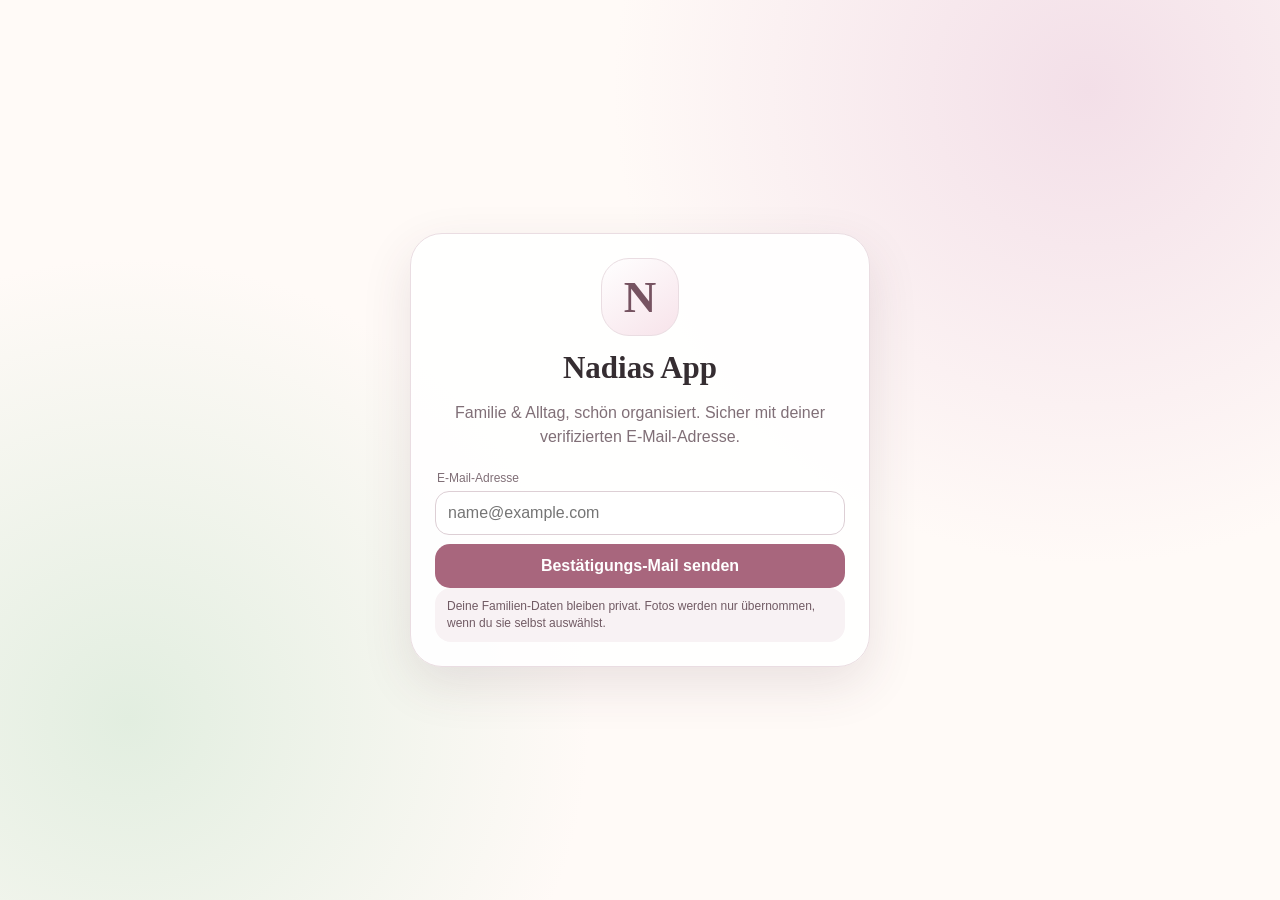
==== commit 9a16c6c4: "fix(nadia): load mobile boot hotfix" ====
--- a/nadia/index.html
+++ b/nadia/index.html
@@ -1 +1 @@
-<!doctype html><html lang="de"><head><meta charset="utf-8"><meta name="viewport" content="width=device-width,initial-scale=1,viewport-fit=cover"><meta name="theme-color" content="#a8667d"><meta name="mobile-web-app-capable" content="yes"><meta name="apple-mobile-web-app-capable" content="yes"><meta name="apple-mobile-web-app-status-bar-style" content="default"><title>Nadias App – Familie & Alltag</title><link rel="manifest" href="./manifest.webmanifest"><link rel="icon" href="./icon.svg"><link rel="apple-touch-icon" href="./icon.svg"><link rel="stylesheet" href="./styles.css"></head><body><section id="login" class="loginWrap hidden"><div class="loginCard"><div class="loginLogo"><strong>N</strong></div><h1>Nadias App</h1><p>Familie & Alltag, schön organisiert. Sicher mit deiner verifizierten E-Mail-Adresse.</p><div id="stepEmail" class="authStep"><label class="label" for="email">E-Mail-Adresse</label><input id="email" type="email" autocomplete="email" placeholder="name@example.com"><button class="btn rose" onclick="requestCode()">Bestätigungs-Mail senden</button></div><div id="stepCode" class="authStep hidden"><label class="label" for="code">6-stelliger Code</label><input id="code" inputmode="numeric" autocomplete="one-time-code" maxlength="6" placeholder="123456"><button class="btn rose" onclick="verifyCode()">Anmelden</button><button class="btn ghost" onclick="location.reload()">Andere E-Mail verwenden</button></div><div id="authMsg" class="notice">Deine Familien-Daten bleiben privat. Fotos werden nur übernommen, wenn du sie selbst auswählst.</div></div></section><main id="app" class="hidden"><div class="shell"><header class="topbar"><div class="brandmark"><span>N</span></div><div class="topcopy"><div class="eyebrow">Nadias Family App</div><h1>Familie & Alltag</h1></div><button id="userChip" class="avatarChip" onclick="go('more');sub('settings',document.querySelectorAll('.tab')[4])">Nadia</button></header><section id="home" class="page on"><div class="hero"><h2 id="greet">Hallo, Nadia</h2><p id="today"></p><div class="hero-actions"><button class="btn soft" onclick="go('tasksP',document.querySelectorAll('.nav button')[2])">+ Aufgabe</button><button class="btn sage" onclick="go('shopP',document.querySelectorAll('.nav button')[3])">+ Einkauf</button><button class="btn ghost" onclick="go('gallery',document.querySelectorAll('.nav button')[4])">📷 Fotos</button></div></div><div class="section"><div class="grid"><div class="metric"><b id="mT">0</b><span>Aufgaben</span></div><div class="metric"><b id="mS">0</b><span>Einkäufe</span></div><div class="metric"><b id="mE">0</b><span>Termine</span></div><div class="metric"><b id="mN">0</b><span>Notizen</span></div></div></div><div class="section"><div class="sectionTitle"><h3>Schnellzugriff</h3><small>Alles mit einem Tipp</small></div><div class="grid"><button class="card quick" onclick="go('calendar',document.querySelectorAll('.nav button')[1])"><span class="ico">📅</span><span><b>Kalender</b><small>Termine planen</small></span></button><button class="card quick" onclick="go('tasksP',document.querySelectorAll('.nav button')[2])"><span class="ico">✓</span><span><b>Aufgaben</b><small>Familie organisieren</small></span></button><button class="card quick" onclick="go('gallery',document.querySelectorAll('.nav button')[4])"><span class="ico">🌸</span><span><b>Galerie</b><small>Fotos & Slideshow</small></span></button><button class="card quick" onclick="go('more',document.querySelectorAll('.nav button')[5]);sub('notesS',document.querySelectorAll('.tab')[0])"><span class="ico">📝</span><span><b>Notizen</b><small>Ideen festhalten</small></span></button></div></div><div class="section card installBox"><div class="sectionTitle"><h3>App installieren</h3><span class="statusPill">bereit</span></div><button class="btn rose" onclick="installApp()">Nadias App installieren</button><div id="installHint" class="installStatus">Installation wird geprüft …</div></div><p class="footerNote">🔒 Keine Werbung. Keine Tracker. Fotos nur nach bewusster Auswahl.</p></section><section id="calendar" class="page"><div class="sectionTitle"><h3>Kalender</h3><small>Familientermine</small></div><div class="card form"><input id="eTitle" placeholder="Termin"><div class="row"><input id="eDate" type="date"><input id="eTime" type="time"></div><select id="eCat"><option>Familie</option><option>Schule</option><option>Gesundheit</option><option>Freizeit</option></select><button class="btn rose" onclick="if(eTitle.value.trim()){add('events',{title:eTitle.value.trim(),date:eDate.value,time:eTime.value,cat:eCat.value});eTitle.value=''}">Termin hinzufügen</button><button class="btn ghost" onclick="exportIcs()">Kalender als .ics exportieren</button></div><div class="section list" id="events"></div></section><section id="tasksP" class="page"><div class="sectionTitle"><h3>Aufgaben</h3><small>Heute & demnächst</small></div><div class="card form"><input id="tText" placeholder="Neue Aufgabe"><div class="row"><input id="tDue" type="date"><select id="tPr"><option>Niedrig</option><option selected>Mittel</option><option>Hoch</option></select></div><input id="tWho" placeholder="Für wen?"><button class="btn rose" onclick="if(tText.value.trim()){add('tasks',{text:tText.value.trim(),due:tDue.value,pr:tPr.value,who:tWho.value,done:false});tText.value=''}">Hinzufügen</button></div><div class="section list" id="tasks"></div></section><section id="shopP" class="page"><div class="sectionTitle"><h3>Einkauf</h3><small>Schnell & teilbar</small></div><div class="card form"><div class="row"><input id="sText" placeholder="Artikel"><input id="sQty" placeholder="Menge"></div><select id="sCat"><option>Lebensmittel</option><option>Drogerie</option><option>Haushalt</option><option>Sonstiges</option></select><button class="btn rose" onclick="if(sText.value.trim()){add('shop',{text:sText.value.trim(),qty:sQty.value,cat:sCat.value,done:false});sText.value=''}">Hinzufügen</button><button class="btn ghost" onclick="shareShop()">Liste teilen</button></div><div class="section list" id="shop"></div></section><section id="gallery" class="page"><div class="sectionTitle"><h3>Familienmomente</h3><small>privat auf diesem Gerät</small></div><div id="slideHero" class="galleryHero"></div><div class="section card form"><label class="btn rose" style="text-align:center">Fotos auswählen<input type="file" accept="image/*" multiple hidden onchange="addPhotos(event)"></label><label class="btn sage" style="text-align:center">Kamera öffnen<input type="file" accept="image/*" capture="environment" hidden onchange="addPhotos(event)"></label><div class="privacy">Nur Bilder, die du bewusst auswählst, werden in Nadias App gespeichert. Keine automatische Foto-Bibliothek-Suche.</div></div><div class="section photoGrid" id="photoGrid"></div></section><section id="more" class="page"><div class="tabs"><button class="tab on" onclick="sub('notesS',this)">Notizen</button><button class="tab" onclick="sub('familyS',this)">Familie</button><button class="tab" onclick="sub('routinesS',this)">Routinen</button><button class="tab" onclick="sub('backupS',this)">Backup</button><button class="tab" onclick="sub('settings',this)">Einstellungen</button></div><div id="notesS" class="sub on section"><div class="card form"><input id="nTitle" placeholder="Titel"><textarea id="nBody" placeholder="Notiz"></textarea><button class="btn rose" onclick="if(nTitle.value.trim()||nBody.value.trim()){add('notes',{title:nTitle.value.trim()||'Notiz',body:nBody.value.trim()});nTitle.value='';nBody.value=''}">Speichern</button></div><div class="section list" id="notes"></div></div><div id="familyS" class="sub section"><div class="card form"><input id="fName" placeholder="Name"><input id="fBirth" type="date"><input id="fNote" placeholder="Hinweis"><button class="btn rose" onclick="if(fName.value.trim()){add('family',{name:fName.value.trim(),birth:fBirth.value,note:fNote.value});fName.value='';fNote.value=''}">Hinzufügen</button></div><div class="section list" id="family"></div></div><div id="routinesS" class="sub section"><div class="card form"><input id="rText" placeholder="Neue Routine"><select id="rFreq"><option>Täglich</option><option>Werktags</option><option>Wöchentlich</option></select><button class="btn rose" onclick="if(rText.value.trim()){add('routines',{text:rText.value.trim(),freq:rFreq.value,streak:0,done:false});rText.value=''}">Routine anlegen</button></div><div class="section list" id="routines"></div></div><div id="backupS" class="sub section"><div class="card form"><h3 style="margin:0">Lokales Backup</h3><button class="btn ghost" onclick="backup()">JSON-Backup exportieren</button><label class="btn ghost" style="text-align:center">Backup importieren<input type="file" accept="application/json" hidden onchange="importBackup(event)"></label><div class="privacy">Damit kannst du deine lokalen Organizer-Daten sichern oder auf ein neues Gerät übertragen.</div></div></div><div id="settings" class="sub section"><div class="card form"><label class="label">Anzeigename</label><input id="pName" value="Nadia"><button class="btn rose" onclick="saveName()">Name speichern</button><div class="privacy">Angemeldet als <span id="settingsEmail"></span></div><button class="btn danger" onclick="logout()">Abmelden</button></div></div></section></div><nav class="nav"><button class="on" onclick="go('home',this)"><span>⌂</span>Start</button><button onclick="go('calendar',this)"><span>📅</span>Kalender</button><button onclick="go('tasksP',this)"><span>✓</span>Aufgaben</button><button onclick="go('shopP',this)"><span>🛒</span>Einkauf</button><button onclick="go('gallery',this)"><span>🌸</span>Fotos</button><button onclick="go('more',this)"><span>•••</span>Mehr</button></nav></main><div id="viewer" class="viewer hidden"><div class="viewerTop"><button class="btn" onclick="closeViewer()">Schließen</button><button id="favBtn" class="btn" onclick="mutatePhoto('fav')">☆ Favorit</button></div><img id="viewerImg" alt="Familienfoto"><div class="viewerBottom"><span>Familienmomente</span><button class="btn" onclick="mutatePhoto('delete')">Löschen</button></div></div><div id="toast" class="toast"></div><script src="./app.js" defer></script></body></html>+<!doctype html><html lang="de"><head><meta charset="utf-8"><meta name="viewport" content="width=device-width,initial-scale=1,viewport-fit=cover"><meta name="theme-color" content="#a8667d"><meta name="mobile-web-app-capable" content="yes"><meta name="apple-mobile-web-app-capable" content="yes"><meta name="apple-mobile-web-app-status-bar-style" content="default"><title>Nadias App – Familie & Alltag</title><link rel="manifest" href="./manifest.webmanifest"><link rel="icon" href="./icon.svg"><link rel="apple-touch-icon" href="./icon.svg"><link rel="stylesheet" href="./styles.css"></head><body><section id="login" class="loginWrap hidden"><div class="loginCard"><div class="loginLogo"><strong>N</strong></div><h1>Nadias App</h1><p>Familie & Alltag, schön organisiert. Sicher mit deiner verifizierten E-Mail-Adresse.</p><div id="stepEmail" class="authStep"><label class="label" for="email">E-Mail-Adresse</label><input id="email" type="email" autocomplete="email" placeholder="name@example.com"><button class="btn rose" onclick="requestCode()">Bestätigungs-Mail senden</button></div><div id="stepCode" class="authStep hidden"><label class="label" for="code">6-stelliger Code</label><input id="code" inputmode="numeric" autocomplete="one-time-code" maxlength="6" placeholder="123456"><button class="btn rose" onclick="verifyCode()">Anmelden</button><button class="btn ghost" onclick="location.reload()">Andere E-Mail verwenden</button></div><div id="authMsg" class="notice">Deine Familien-Daten bleiben privat. Fotos werden nur übernommen, wenn du sie selbst auswählst.</div></div></section><main id="app" class="hidden"><div class="shell"><header class="topbar"><div class="brandmark"><span>N</span></div><div class="topcopy"><div class="eyebrow">Nadias Family App</div><h1>Familie & Alltag</h1></div><button id="userChip" class="avatarChip" onclick="go('more');sub('settings',document.querySelectorAll('.tab')[4])">Nadia</button></header><section id="home" class="page on"><div class="hero"><h2 id="greet">Hallo, Nadia</h2><p id="today"></p><div class="hero-actions"><button class="btn soft" onclick="go('tasksP',document.querySelectorAll('.nav button')[2])">+ Aufgabe</button><button class="btn sage" onclick="go('shopP',document.querySelectorAll('.nav button')[3])">+ Einkauf</button><button class="btn ghost" onclick="go('gallery',document.querySelectorAll('.nav button')[4])">📷 Fotos</button></div></div><div class="section"><div class="grid"><div class="metric"><b id="mT">0</b><span>Aufgaben</span></div><div class="metric"><b id="mS">0</b><span>Einkäufe</span></div><div class="metric"><b id="mE">0</b><span>Termine</span></div><div class="metric"><b id="mN">0</b><span>Notizen</span></div></div></div><div class="section"><div class="sectionTitle"><h3>Schnellzugriff</h3><small>Alles mit einem Tipp</small></div><div class="grid"><button class="card quick" onclick="go('calendar',document.querySelectorAll('.nav button')[1])"><span class="ico">📅</span><span><b>Kalender</b><small>Termine planen</small></span></button><button class="card quick" onclick="go('tasksP',document.querySelectorAll('.nav button')[2])"><span class="ico">✓</span><span><b>Aufgaben</b><small>Familie organisieren</small></span></button><button class="card quick" onclick="go('gallery',document.querySelectorAll('.nav button')[4])"><span class="ico">🌸</span><span><b>Galerie</b><small>Fotos & Slideshow</small></span></button><button class="card quick" onclick="go('more',document.querySelectorAll('.nav button')[5]);sub('notesS',document.querySelectorAll('.tab')[0])"><span class="ico">📝</span><span><b>Notizen</b><small>Ideen festhalten</small></span></button></div></div><div class="section card installBox"><div class="sectionTitle"><h3>App installieren</h3><span class="statusPill">bereit</span></div><button class="btn rose" onclick="installApp()">Nadias App installieren</button><div id="installHint" class="installStatus">Installation wird geprüft …</div></div><p class="footerNote">🔒 Keine Werbung. Keine Tracker. Fotos nur nach bewusster Auswahl.</p></section><section id="calendar" class="page"><div class="sectionTitle"><h3>Kalender</h3><small>Familientermine</small></div><div class="card form"><input id="eTitle" placeholder="Termin"><div class="row"><input id="eDate" type="date"><input id="eTime" type="time"></div><select id="eCat"><option>Familie</option><option>Schule</option><option>Gesundheit</option><option>Freizeit</option></select><button class="btn rose" onclick="if(eTitle.value.trim()){add('events',{title:eTitle.value.trim(),date:eDate.value,time:eTime.value,cat:eCat.value});eTitle.value=''}">Termin hinzufügen</button><button class="btn ghost" onclick="exportIcs()">Kalender als .ics exportieren</button></div><div class="section list" id="events"></div></section><section id="tasksP" class="page"><div class="sectionTitle"><h3>Aufgaben</h3><small>Heute & demnächst</small></div><div class="card form"><input id="tText" placeholder="Neue Aufgabe"><div class="row"><input id="tDue" type="date"><select id="tPr"><option>Niedrig</option><option selected>Mittel</option><option>Hoch</option></select></div><input id="tWho" placeholder="Für wen?"><button class="btn rose" onclick="if(tText.value.trim()){add('tasks',{text:tText.value.trim(),due:tDue.value,pr:tPr.value,who:tWho.value,done:false});tText.value=''}">Hinzufügen</button></div><div class="section list" id="tasks"></div></section><section id="shopP" class="page"><div class="sectionTitle"><h3>Einkauf</h3><small>Schnell & teilbar</small></div><div class="card form"><div class="row"><input id="sText" placeholder="Artikel"><input id="sQty" placeholder="Menge"></div><select id="sCat"><option>Lebensmittel</option><option>Drogerie</option><option>Haushalt</option><option>Sonstiges</option></select><button class="btn rose" onclick="if(sText.value.trim()){add('shop',{text:sText.value.trim(),qty:sQty.value,cat:sCat.value,done:false});sText.value=''}">Hinzufügen</button><button class="btn ghost" onclick="shareShop()">Liste teilen</button></div><div class="section list" id="shop"></div></section><section id="gallery" class="page"><div class="sectionTitle"><h3>Familienmomente</h3><small>privat auf diesem Gerät</small></div><div id="slideHero" class="galleryHero"></div><div class="section card form"><label class="btn rose" style="text-align:center">Fotos auswählen<input type="file" accept="image/*" multiple hidden onchange="addPhotos(event)"></label><label class="btn sage" style="text-align:center">Kamera öffnen<input type="file" accept="image/*" capture="environment" hidden onchange="addPhotos(event)"></label><div class="privacy">Nur Bilder, die du bewusst auswählst, werden in Nadias App gespeichert. Keine automatische Foto-Bibliothek-Suche.</div></div><div class="section photoGrid" id="photoGrid"></div></section><section id="more" class="page"><div class="tabs"><button class="tab on" onclick="sub('notesS',this)">Notizen</button><button class="tab" onclick="sub('familyS',this)">Familie</button><button class="tab" onclick="sub('routinesS',this)">Routinen</button><button class="tab" onclick="sub('backupS',this)">Backup</button><button class="tab" onclick="sub('settings',this)">Einstellungen</button></div><div id="notesS" class="sub on section"><div class="card form"><input id="nTitle" placeholder="Titel"><textarea id="nBody" placeholder="Notiz"></textarea><button class="btn rose" onclick="if(nTitle.value.trim()||nBody.value.trim()){add('notes',{title:nTitle.value.trim()||'Notiz',body:nBody.value.trim()});nTitle.value='';nBody.value=''}">Speichern</button></div><div class="section list" id="notes"></div></div><div id="familyS" class="sub section"><div class="card form"><input id="fName" placeholder="Name"><input id="fBirth" type="date"><input id="fNote" placeholder="Hinweis"><button class="btn rose" onclick="if(fName.value.trim()){add('family',{name:fName.value.trim(),birth:fBirth.value,note:fNote.value});fName.value='';fNote.value=''}">Hinzufügen</button></div><div class="section list" id="family"></div></div><div id="routinesS" class="sub section"><div class="card form"><input id="rText" placeholder="Neue Routine"><select id="rFreq"><option>Täglich</option><option>Werktags</option><option>Wöchentlich</option></select><button class="btn rose" onclick="if(rText.value.trim()){add('routines',{text:rText.value.trim(),freq:rFreq.value,streak:0,done:false});rText.value=''}">Routine anlegen</button></div><div class="section list" id="routines"></div></div><div id="backupS" class="sub section"><div class="card form"><h3 style="margin:0">Lokales Backup</h3><button class="btn ghost" onclick="backup()">JSON-Backup exportieren</button><label class="btn ghost" style="text-align:center">Backup importieren<input type="file" accept="application/json" hidden onchange="importBackup(event)"></label><div class="privacy">Damit kannst du deine lokalen Organizer-Daten sichern oder auf ein neues Gerät übertragen.</div></div></div><div id="settings" class="sub section"><div class="card form"><label class="label">Anzeigename</label><input id="pName" value="Nadia"><button class="btn rose" onclick="saveName()">Name speichern</button><div class="privacy">Angemeldet als <span id="settingsEmail"></span></div><button class="btn danger" onclick="logout()">Abmelden</button></div></div></section></div><nav class="nav"><button class="on" onclick="go('home',this)"><span>⌂</span>Start</button><button onclick="go('calendar',this)"><span>📅</span>Kalender</button><button onclick="go('tasksP',this)"><span>✓</span>Aufgaben</button><button onclick="go('shopP',this)"><span>🛒</span>Einkauf</button><button onclick="go('gallery',this)"><span>🌸</span>Fotos</button><button onclick="go('more',this)"><span>•••</span>Mehr</button></nav></main><div id="viewer" class="viewer hidden"><div class="viewerTop"><button class="btn" onclick="closeViewer()">Schließen</button><button id="favBtn" class="btn" onclick="mutatePhoto('fav')">☆ Favorit</button></div><img id="viewerImg" alt="Familienfoto"><div class="viewerBottom"><span>Familienmomente</span><button class="btn" onclick="mutatePhoto('delete')">Löschen</button></div></div><div id="toast" class="toast"></div><script src="./boot.js?v=8" defer></script></body></html>
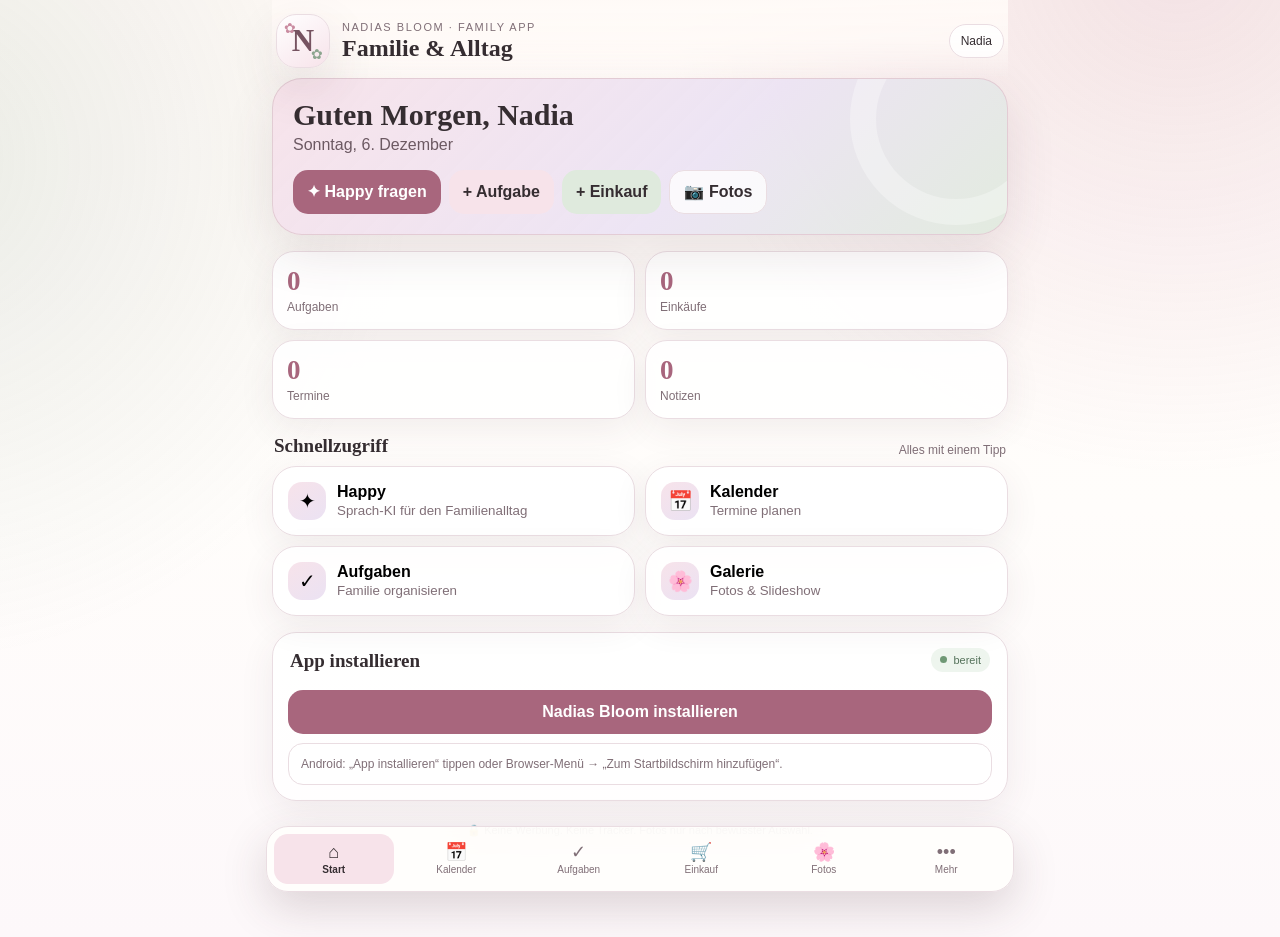
==== commit f98fa8d5: "feat(nadia): brand Nadias Bloom and add Happy voice UI" ====
--- a/nadia/index.html
+++ b/nadia/index.html
@@ -1 +1 @@
-<!doctype html><html lang="de"><head><meta charset="utf-8"><meta name="viewport" content="width=device-width,initial-scale=1,viewport-fit=cover"><meta name="theme-color" content="#a8667d"><meta name="mobile-web-app-capable" content="yes"><meta name="apple-mobile-web-app-capable" content="yes"><meta name="apple-mobile-web-app-status-bar-style" content="default"><title>Nadias App – Familie & Alltag</title><link rel="manifest" href="./manifest.webmanifest"><link rel="icon" href="./icon.svg"><link rel="apple-touch-icon" href="./icon.svg"><link rel="stylesheet" href="./styles.css"></head><body><section id="login" class="loginWrap hidden"><div class="loginCard"><div class="loginLogo"><strong>N</strong></div><h1>Nadias App</h1><p>Familie & Alltag, schön organisiert. Sicher mit deiner verifizierten E-Mail-Adresse.</p><div id="stepEmail" class="authStep"><label class="label" for="email">E-Mail-Adresse</label><input id="email" type="email" autocomplete="email" placeholder="name@example.com"><button class="btn rose" onclick="requestCode()">Bestätigungs-Mail senden</button></div><div id="stepCode" class="authStep hidden"><label class="label" for="code">6-stelliger Code</label><input id="code" inputmode="numeric" autocomplete="one-time-code" maxlength="6" placeholder="123456"><button class="btn rose" onclick="verifyCode()">Anmelden</button><button class="btn ghost" onclick="location.reload()">Andere E-Mail verwenden</button></div><div id="authMsg" class="notice">Deine Familien-Daten bleiben privat. Fotos werden nur übernommen, wenn du sie selbst auswählst.</div></div></section><main id="app" class="hidden"><div class="shell"><header class="topbar"><div class="brandmark"><span>N</span></div><div class="topcopy"><div class="eyebrow">Nadias Family App</div><h1>Familie & Alltag</h1></div><button id="userChip" class="avatarChip" onclick="go('more');sub('settings',document.querySelectorAll('.tab')[4])">Nadia</button></header><section id="home" class="page on"><div class="hero"><h2 id="greet">Hallo, Nadia</h2><p id="today"></p><div class="hero-actions"><button class="btn soft" onclick="go('tasksP',document.querySelectorAll('.nav button')[2])">+ Aufgabe</button><button class="btn sage" onclick="go('shopP',document.querySelectorAll('.nav button')[3])">+ Einkauf</button><button class="btn ghost" onclick="go('gallery',document.querySelectorAll('.nav button')[4])">📷 Fotos</button></div></div><div class="section"><div class="grid"><div class="metric"><b id="mT">0</b><span>Aufgaben</span></div><div class="metric"><b id="mS">0</b><span>Einkäufe</span></div><div class="metric"><b id="mE">0</b><span>Termine</span></div><div class="metric"><b id="mN">0</b><span>Notizen</span></div></div></div><div class="section"><div class="sectionTitle"><h3>Schnellzugriff</h3><small>Alles mit einem Tipp</small></div><div class="grid"><button class="card quick" onclick="go('calendar',document.querySelectorAll('.nav button')[1])"><span class="ico">📅</span><span><b>Kalender</b><small>Termine planen</small></span></button><button class="card quick" onclick="go('tasksP',document.querySelectorAll('.nav button')[2])"><span class="ico">✓</span><span><b>Aufgaben</b><small>Familie organisieren</small></span></button><button class="card quick" onclick="go('gallery',document.querySelectorAll('.nav button')[4])"><span class="ico">🌸</span><span><b>Galerie</b><small>Fotos & Slideshow</small></span></button><button class="card quick" onclick="go('more',document.querySelectorAll('.nav button')[5]);sub('notesS',document.querySelectorAll('.tab')[0])"><span class="ico">📝</span><span><b>Notizen</b><small>Ideen festhalten</small></span></button></div></div><div class="section card installBox"><div class="sectionTitle"><h3>App installieren</h3><span class="statusPill">bereit</span></div><button class="btn rose" onclick="installApp()">Nadias App installieren</button><div id="installHint" class="installStatus">Installation wird geprüft …</div></div><p class="footerNote">🔒 Keine Werbung. Keine Tracker. Fotos nur nach bewusster Auswahl.</p></section><section id="calendar" class="page"><div class="sectionTitle"><h3>Kalender</h3><small>Familientermine</small></div><div class="card form"><input id="eTitle" placeholder="Termin"><div class="row"><input id="eDate" type="date"><input id="eTime" type="time"></div><select id="eCat"><option>Familie</option><option>Schule</option><option>Gesundheit</option><option>Freizeit</option></select><button class="btn rose" onclick="if(eTitle.value.trim()){add('events',{title:eTitle.value.trim(),date:eDate.value,time:eTime.value,cat:eCat.value});eTitle.value=''}">Termin hinzufügen</button><button class="btn ghost" onclick="exportIcs()">Kalender als .ics exportieren</button></div><div class="section list" id="events"></div></section><section id="tasksP" class="page"><div class="sectionTitle"><h3>Aufgaben</h3><small>Heute & demnächst</small></div><div class="card form"><input id="tText" placeholder="Neue Aufgabe"><div class="row"><input id="tDue" type="date"><select id="tPr"><option>Niedrig</option><option selected>Mittel</option><option>Hoch</option></select></div><input id="tWho" placeholder="Für wen?"><button class="btn rose" onclick="if(tText.value.trim()){add('tasks',{text:tText.value.trim(),due:tDue.value,pr:tPr.value,who:tWho.value,done:false});tText.value=''}">Hinzufügen</button></div><div class="section list" id="tasks"></div></section><section id="shopP" class="page"><div class="sectionTitle"><h3>Einkauf</h3><small>Schnell & teilbar</small></div><div class="card form"><div class="row"><input id="sText" placeholder="Artikel"><input id="sQty" placeholder="Menge"></div><select id="sCat"><option>Lebensmittel</option><option>Drogerie</option><option>Haushalt</option><option>Sonstiges</option></select><button class="btn rose" onclick="if(sText.value.trim()){add('shop',{text:sText.value.trim(),qty:sQty.value,cat:sCat.value,done:false});sText.value=''}">Hinzufügen</button><button class="btn ghost" onclick="shareShop()">Liste teilen</button></div><div class="section list" id="shop"></div></section><section id="gallery" class="page"><div class="sectionTitle"><h3>Familienmomente</h3><small>privat auf diesem Gerät</small></div><div id="slideHero" class="galleryHero"></div><div class="section card form"><label class="btn rose" style="text-align:center">Fotos auswählen<input type="file" accept="image/*" multiple hidden onchange="addPhotos(event)"></label><label class="btn sage" style="text-align:center">Kamera öffnen<input type="file" accept="image/*" capture="environment" hidden onchange="addPhotos(event)"></label><div class="privacy">Nur Bilder, die du bewusst auswählst, werden in Nadias App gespeichert. Keine automatische Foto-Bibliothek-Suche.</div></div><div class="section photoGrid" id="photoGrid"></div></section><section id="more" class="page"><div class="tabs"><button class="tab on" onclick="sub('notesS',this)">Notizen</button><button class="tab" onclick="sub('familyS',this)">Familie</button><button class="tab" onclick="sub('routinesS',this)">Routinen</button><button class="tab" onclick="sub('backupS',this)">Backup</button><button class="tab" onclick="sub('settings',this)">Einstellungen</button></div><div id="notesS" class="sub on section"><div class="card form"><input id="nTitle" placeholder="Titel"><textarea id="nBody" placeholder="Notiz"></textarea><button class="btn rose" onclick="if(nTitle.value.trim()||nBody.value.trim()){add('notes',{title:nTitle.value.trim()||'Notiz',body:nBody.value.trim()});nTitle.value='';nBody.value=''}">Speichern</button></div><div class="section list" id="notes"></div></div><div id="familyS" class="sub section"><div class="card form"><input id="fName" placeholder="Name"><input id="fBirth" type="date"><input id="fNote" placeholder="Hinweis"><button class="btn rose" onclick="if(fName.value.trim()){add('family',{name:fName.value.trim(),birth:fBirth.value,note:fNote.value});fName.value='';fNote.value=''}">Hinzufügen</button></div><div class="section list" id="family"></div></div><div id="routinesS" class="sub section"><div class="card form"><input id="rText" placeholder="Neue Routine"><select id="rFreq"><option>Täglich</option><option>Werktags</option><option>Wöchentlich</option></select><button class="btn rose" onclick="if(rText.value.trim()){add('routines',{text:rText.value.trim(),freq:rFreq.value,streak:0,done:false});rText.value=''}">Routine anlegen</button></div><div class="section list" id="routines"></div></div><div id="backupS" class="sub section"><div class="card form"><h3 style="margin:0">Lokales Backup</h3><button class="btn ghost" onclick="backup()">JSON-Backup exportieren</button><label class="btn ghost" style="text-align:center">Backup importieren<input type="file" accept="application/json" hidden onchange="importBackup(event)"></label><div class="privacy">Damit kannst du deine lokalen Organizer-Daten sichern oder auf ein neues Gerät übertragen.</div></div></div><div id="settings" class="sub section"><div class="card form"><label class="label">Anzeigename</label><input id="pName" value="Nadia"><button class="btn rose" onclick="saveName()">Name speichern</button><div class="privacy">Angemeldet als <span id="settingsEmail"></span></div><button class="btn danger" onclick="logout()">Abmelden</button></div></div></section></div><nav class="nav"><button class="on" onclick="go('home',this)"><span>⌂</span>Start</button><button onclick="go('calendar',this)"><span>📅</span>Kalender</button><button onclick="go('tasksP',this)"><span>✓</span>Aufgaben</button><button onclick="go('shopP',this)"><span>🛒</span>Einkauf</button><button onclick="go('gallery',this)"><span>🌸</span>Fotos</button><button onclick="go('more',this)"><span>•••</span>Mehr</button></nav></main><div id="viewer" class="viewer hidden"><div class="viewerTop"><button class="btn" onclick="closeViewer()">Schließen</button><button id="favBtn" class="btn" onclick="mutatePhoto('fav')">☆ Favorit</button></div><img id="viewerImg" alt="Familienfoto"><div class="viewerBottom"><span>Familienmomente</span><button class="btn" onclick="mutatePhoto('delete')">Löschen</button></div></div><div id="toast" class="toast"></div><script src="./boot.js?v=8" defer></script></body></html>+<!doctype html><html lang="de"><head><meta charset="utf-8"><meta name="viewport" content="width=device-width,initial-scale=1,viewport-fit=cover"><meta name="theme-color" content="#a8667d"><meta name="mobile-web-app-capable" content="yes"><meta name="apple-mobile-web-app-capable" content="yes"><meta name="apple-mobile-web-app-status-bar-style" content="default"><title>Nadias Bloom – Family App</title><link rel="manifest" href="./manifest.webmanifest"><link rel="icon" href="./icon.svg"><link rel="apple-touch-icon" href="./icon.svg"><link rel="stylesheet" href="./styles.css"></head><body><section id="login" class="loginWrap hidden"><div class="loginCard"><div class="loginLogo"><strong>N</strong></div><h1>Nadias Bloom</h1><p>Deine Family App. Einfach per E-Mail registrieren, Code bestätigen und direkt zurück zur Anmeldung.</p><div id="stepEmail" class="authStep"><label class="label" for="email">E-Mail-Adresse</label><input id="email" type="email" autocomplete="email" placeholder="name@example.com"><button class="btn rose" onclick="requestCode()">Registrieren / Code senden</button></div><div id="stepCode" class="authStep hidden"><label class="label" for="code">6-stelliger Code</label><input id="code" inputmode="numeric" autocomplete="one-time-code" maxlength="6" placeholder="123456"><button class="btn rose" onclick="verifyCode()">E-Mail bestätigen & anmelden</button><button class="btn ghost" onclick="location.reload()">Andere E-Mail verwenden</button></div><div id="authMsg" class="notice">Deine Familien-Daten bleiben privat. Fotos werden nur übernommen, wenn du sie selbst auswählst.</div></div></section><main id="app" class="hidden"><div class="shell"><header class="topbar"><div class="brandmark"><span>N</span></div><div class="topcopy"><div class="eyebrow">Nadias Bloom · Family App</div><h1>Familie & Alltag</h1></div><button id="userChip" class="avatarChip" onclick="go('more');sub('settings',document.querySelectorAll('.tab')[4])">Nadia</button></header><section id="home" class="page on"><div class="hero"><h2 id="greet">Hallo, Nadia</h2><p id="today"></p><div class="hero-actions"><button class="btn rose" onclick="go('happy')">✦ Happy fragen</button><button class="btn soft" onclick="go('tasksP',document.querySelectorAll('.nav button')[2])">+ Aufgabe</button><button class="btn sage" onclick="go('shopP',document.querySelectorAll('.nav button')[3])">+ Einkauf</button><button class="btn ghost" onclick="go('gallery',document.querySelectorAll('.nav button')[4])">📷 Fotos</button></div></div><div class="section"><div class="grid"><div class="metric"><b id="mT">0</b><span>Aufgaben</span></div><div class="metric"><b id="mS">0</b><span>Einkäufe</span></div><div class="metric"><b id="mE">0</b><span>Termine</span></div><div class="metric"><b id="mN">0</b><span>Notizen</span></div></div></div><div class="section"><div class="sectionTitle"><h3>Schnellzugriff</h3><small>Alles mit einem Tipp</small></div><div class="grid"><button class="card quick" onclick="go('happy')"><span class="ico">✦</span><span><b>Happy</b><small>Sprach-KI für den Familienalltag</small></span></button><button class="card quick" onclick="go('calendar',document.querySelectorAll('.nav button')[1])"><span class="ico">📅</span><span><b>Kalender</b><small>Termine planen</small></span></button><button class="card quick" onclick="go('tasksP',document.querySelectorAll('.nav button')[2])"><span class="ico">✓</span><span><b>Aufgaben</b><small>Familie organisieren</small></span></button><button class="card quick" onclick="go('gallery',document.querySelectorAll('.nav button')[4])"><span class="ico">🌸</span><span><b>Galerie</b><small>Fotos & Slideshow</small></span></button></div></div><div class="section card installBox"><div class="sectionTitle"><h3>App installieren</h3><span class="statusPill">bereit</span></div><button class="btn rose" onclick="installApp()">Nadias Bloom installieren</button><div id="installHint" class="installStatus">Installation wird geprüft …</div></div><p class="footerNote">🔒 Keine Werbung. Keine Tracker. Fotos nur nach bewusster Auswahl.</p></section><section id="happy" class="page"><div class="sectionTitle"><h3>Happy · Sprach-KI</h3><small>Gemini · governed</small></div><div class="card happyCard"><div class="happyOrb">✦</div><h2>Hallo, ich bin Happy.</h2><p class="muted">Frag mich nach Familienplanung, Routinen, Essensideen, Listen oder deinem Alltag. Ich führe keine Außenaktionen ohne getrennte Freigabe aus.</p><div id="happyAnswer" class="happyAnswer">Wie kann ich dir heute helfen?</div><textarea id="happyInput" placeholder="Zum Beispiel: Plane uns einen ruhigen Familienabend."></textarea><div class="row"><button id="happyMic" class="btn sage" onclick="toggleHappyMic()">🎙 Sprechen</button><button id="happySend" class="btn rose" onclick="askHappy()">Happy fragen</button></div><button class="btn ghost" onclick="go('home',document.querySelectorAll('.nav button')[0])">Zurück zum Start</button><div class="privacy">A7SEM → Inference → Evidence → A7SEM Reverse. Happy ist KI und hat nur Inferenz-Autorität.</div></div></section><section id="calendar" class="page"><div class="sectionTitle"><h3>Kalender</h3><small>Familientermine</small></div><div class="card form"><input id="eTitle" placeholder="Termin"><div class="row"><input id="eDate" type="date"><input id="eTime" type="time"></div><select id="eCat"><option>Familie</option><option>Schule</option><option>Gesundheit</option><option>Freizeit</option></select><button class="btn rose" onclick="if(eTitle.value.trim()){add('events',{title:eTitle.value.trim(),date:eDate.value,time:eTime.value,cat:eCat.value});eTitle.value=''}">Termin hinzufügen</button><button class="btn ghost" onclick="exportIcs()">Kalender als .ics exportieren</button></div><div class="section list" id="events"></div></section><section id="tasksP" class="page"><div class="sectionTitle"><h3>Aufgaben</h3><small>Heute & demnächst</small></div><div class="card form"><input id="tText" placeholder="Neue Aufgabe"><div class="row"><input id="tDue" type="date"><select id="tPr"><option>Niedrig</option><option selected>Mittel</option><option>Hoch</option></select></div><input id="tWho" placeholder="Für wen?"><button class="btn rose" onclick="if(tText.value.trim()){add('tasks',{text:tText.value.trim(),due:tDue.value,pr:tPr.value,who:tWho.value,done:false});tText.value=''}">Hinzufügen</button></div><div class="section list" id="tasks"></div></section><section id="shopP" class="page"><div class="sectionTitle"><h3>Einkauf</h3><small>Schnell & teilbar</small></div><div class="card form"><div class="row"><input id="sText" placeholder="Artikel"><input id="sQty" placeholder="Menge"></div><select id="sCat"><option>Lebensmittel</option><option>Drogerie</option><option>Haushalt</option><option>Sonstiges</option></select><button class="btn rose" onclick="if(sText.value.trim()){add('shop',{text:sText.value.trim(),qty:sQty.value,cat:sCat.value,done:false});sText.value=''}">Hinzufügen</button><button class="btn ghost" onclick="shareShop()">Liste teilen</button></div><div class="section list" id="shop"></div></section><section id="gallery" class="page"><div class="sectionTitle"><h3>Familienmomente</h3><small>privat auf diesem Gerät</small></div><div id="slideHero" class="galleryHero"></div><div class="section card form"><label class="btn rose" style="text-align:center">Fotos auswählen<input type="file" accept="image/*" multiple hidden onchange="addPhotos(event)"></label><label class="btn sage" style="text-align:center">Kamera öffnen<input type="file" accept="image/*" capture="environment" hidden onchange="addPhotos(event)"></label><div class="privacy">Nur Bilder, die du bewusst auswählst, werden in Nadias Bloom gespeichert. Keine automatische Foto-Bibliothek-Suche.</div></div><div class="section photoGrid" id="photoGrid"></div></section><section id="more" class="page"><div class="tabs"><button class="tab on" onclick="sub('notesS',this)">Notizen</button><button class="tab" onclick="sub('familyS',this)">Familie</button><button class="tab" onclick="sub('routinesS',this)">Routinen</button><button class="tab" onclick="sub('backupS',this)">Backup</button><button class="tab" onclick="sub('settings',this)">Einstellungen</button></div><div id="notesS" class="sub on section"><div class="card form"><input id="nTitle" placeholder="Titel"><textarea id="nBody" placeholder="Notiz"></textarea><button class="btn rose" onclick="if(nTitle.value.trim()||nBody.value.trim()){add('notes',{title:nTitle.value.trim()||'Notiz',body:nBody.value.trim()});nTitle.value='';nBody.value=''}">Speichern</button></div><div class="section list" id="notes"></div></div><div id="familyS" class="sub section"><div class="card form"><input id="fName" placeholder="Name"><input id="fBirth" type="date"><input id="fNote" placeholder="Hinweis"><button class="btn rose" onclick="if(fName.value.trim()){add('family',{name:fName.value.trim(),birth:fBirth.value,note:fNote.value});fName.value='';fNote.value=''}">Hinzufügen</button></div><div class="section list" id="family"></div></div><div id="routinesS" class="sub section"><div class="card form"><input id="rText" placeholder="Neue Routine"><select id="rFreq"><option>Täglich</option><option>Werktags</option><option>Wöchentlich</option></select><button class="btn rose" onclick="if(rText.value.trim()){add('routines',{text:rText.value.trim(),freq:rFreq.value,streak:0,done:false});rText.value=''}">Routine anlegen</button></div><div class="section list" id="routines"></div></div><div id="backupS" class="sub section"><div class="card form"><h3 style="margin:0">Lokales Backup</h3><button class="btn ghost" onclick="backup()">JSON-Backup exportieren</button><label class="btn ghost" style="text-align:center">Backup importieren<input type="file" accept="application/json" hidden onchange="importBackup(event)"></label><div class="privacy">Damit kannst du deine lokalen Organizer-Daten sichern oder auf ein neues Gerät übertragen.</div></div></div><div id="settings" class="sub section"><div class="card form"><label class="label">Anzeigename</label><input id="pName" value="Nadia"><button class="btn rose" onclick="saveName()">Name speichern</button><div class="privacy">Angemeldet als <span id="settingsEmail"></span></div><button class="btn danger" onclick="logout()">Abmelden</button></div></div></section></div><nav class="nav"><button class="on" onclick="go('home',this)"><span>⌂</span>Start</button><button onclick="go('calendar',this)"><span>📅</span>Kalender</button><button onclick="go('tasksP',this)"><span>✓</span>Aufgaben</button><button onclick="go('shopP',this)"><span>🛒</span>Einkauf</button><button onclick="go('gallery',this)"><span>🌸</span>Fotos</button><button onclick="go('more',this)"><span>•••</span>Mehr</button></nav></main><div id="viewer" class="viewer hidden"><div class="viewerTop"><button class="btn" onclick="closeViewer()">Schließen</button><button id="favBtn" class="btn" onclick="mutatePhoto('fav')">☆ Favorit</button></div><img id="viewerImg" alt="Familienfoto"><div class="viewerBottom"><span>Familienmomente</span><button class="btn" onclick="mutatePhoto('delete')">Löschen</button></div></div><div id="toast" class="toast"></div><script src="./app.js" defer></script></body></html>
